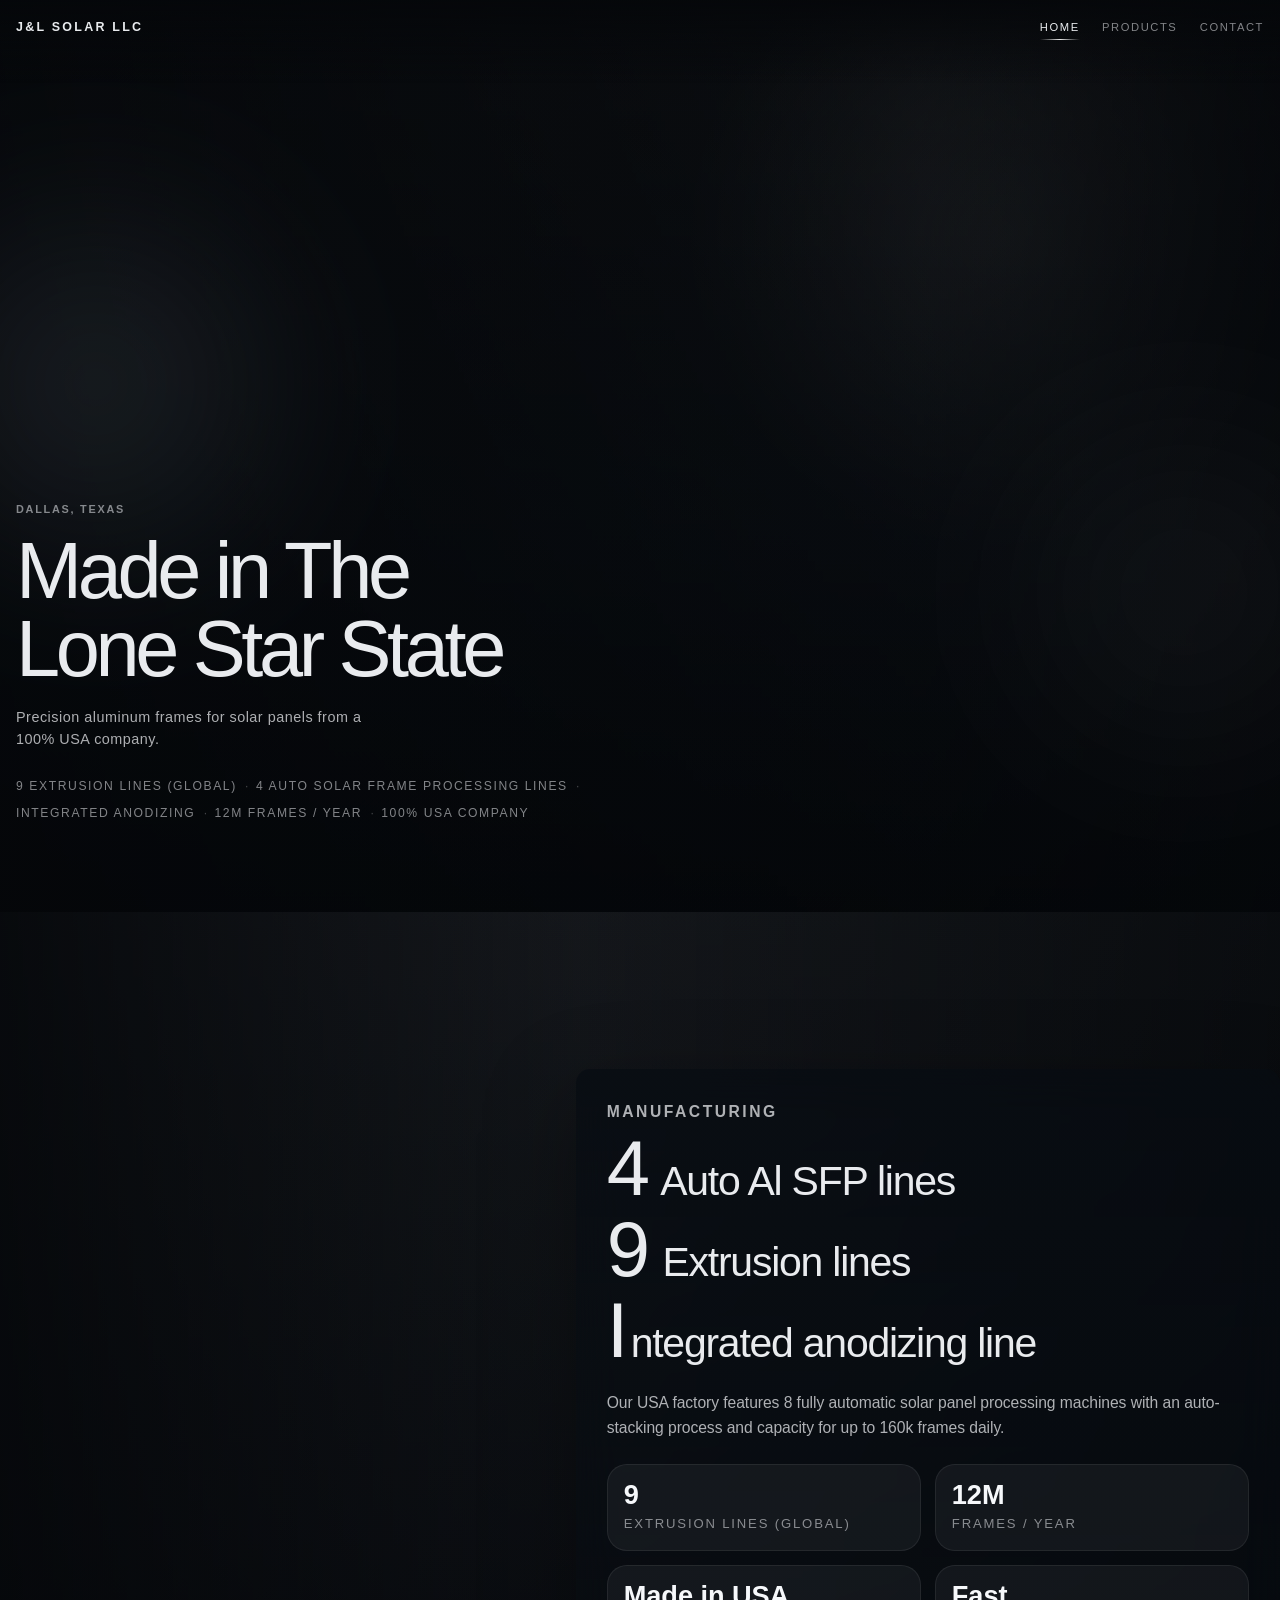
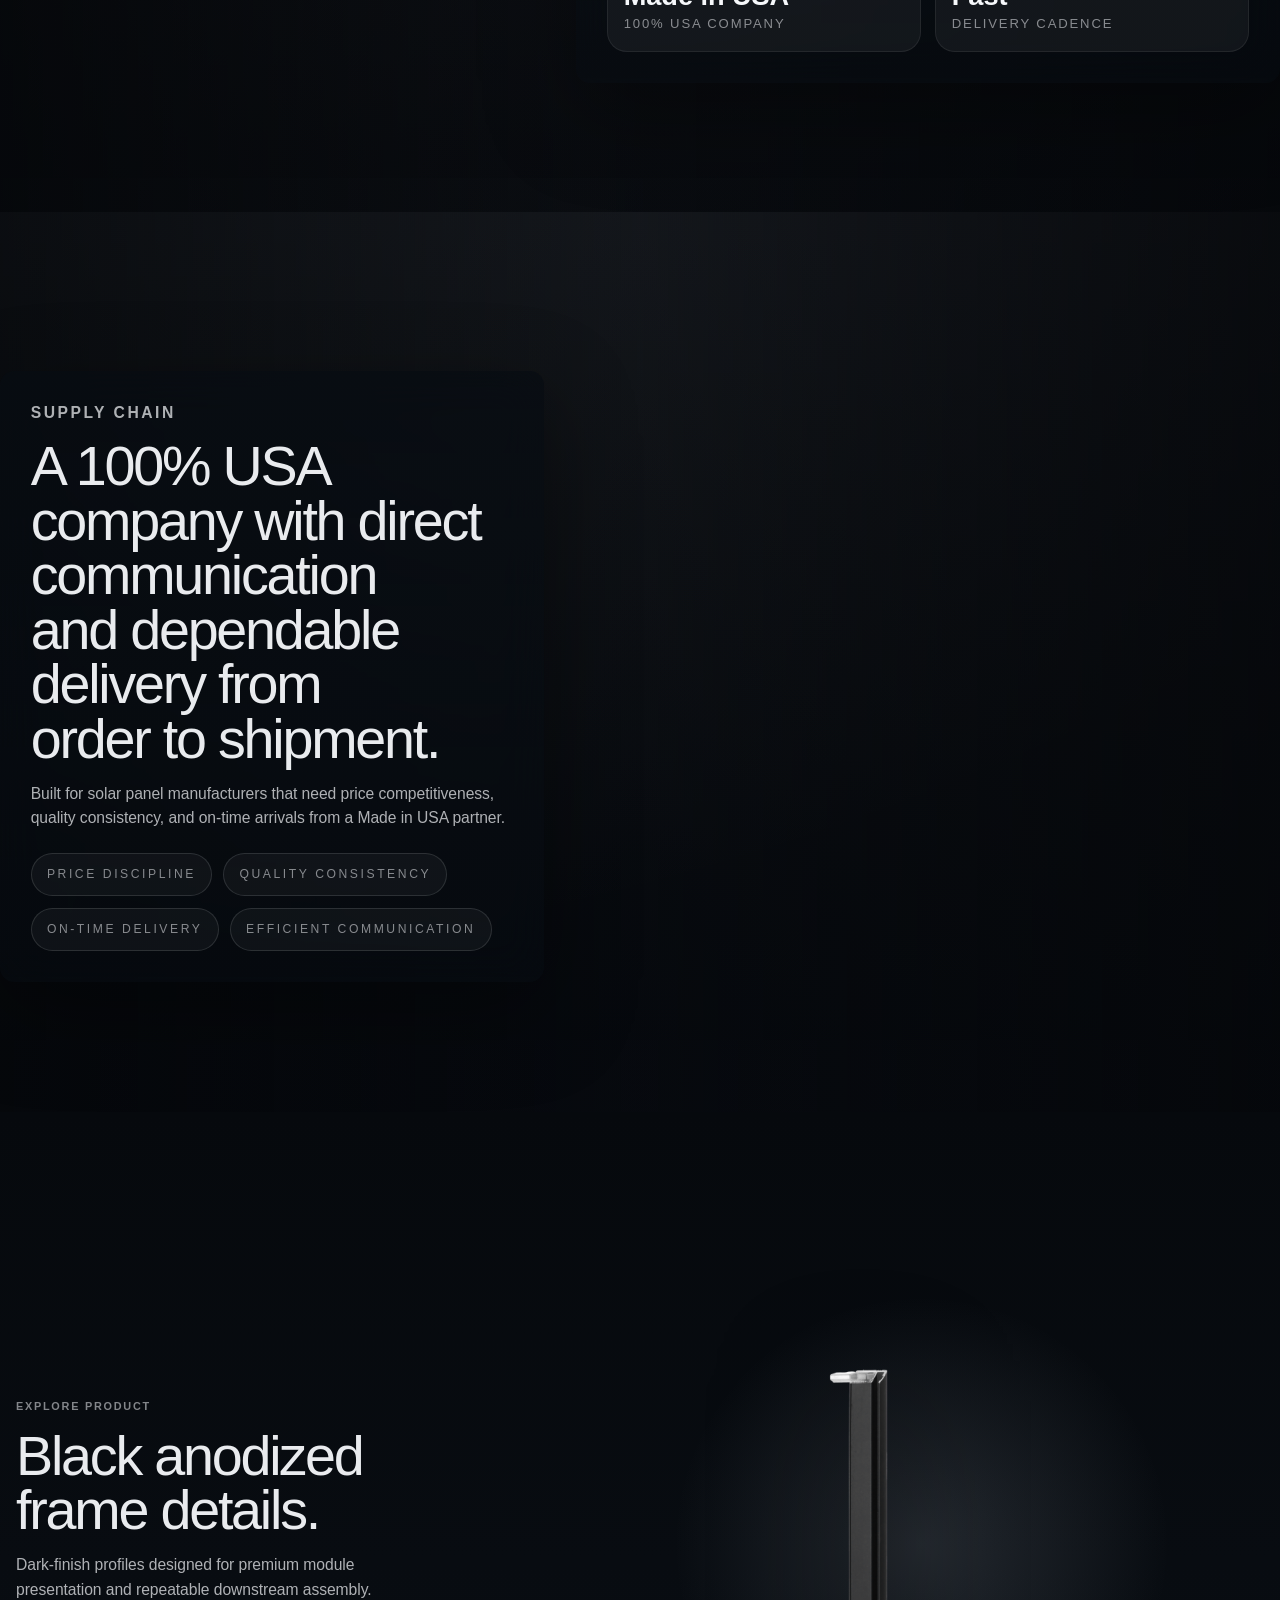
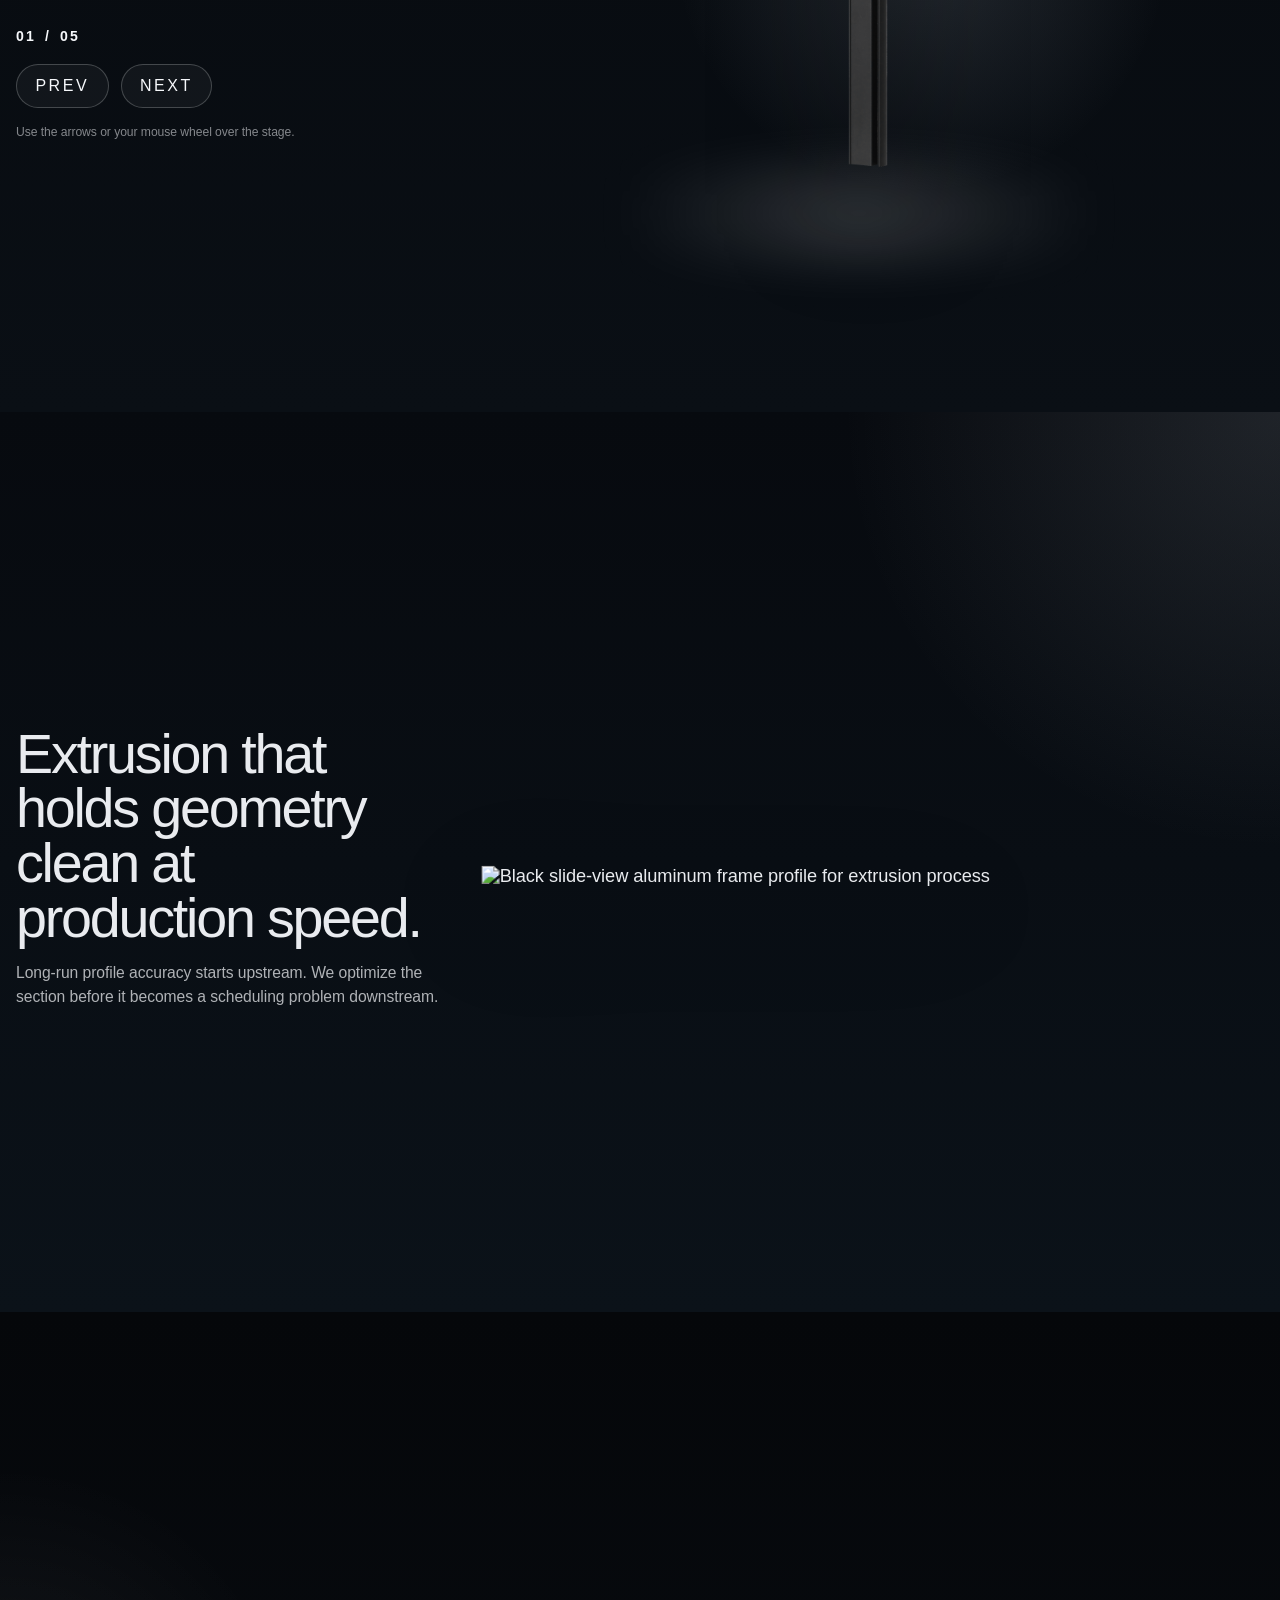
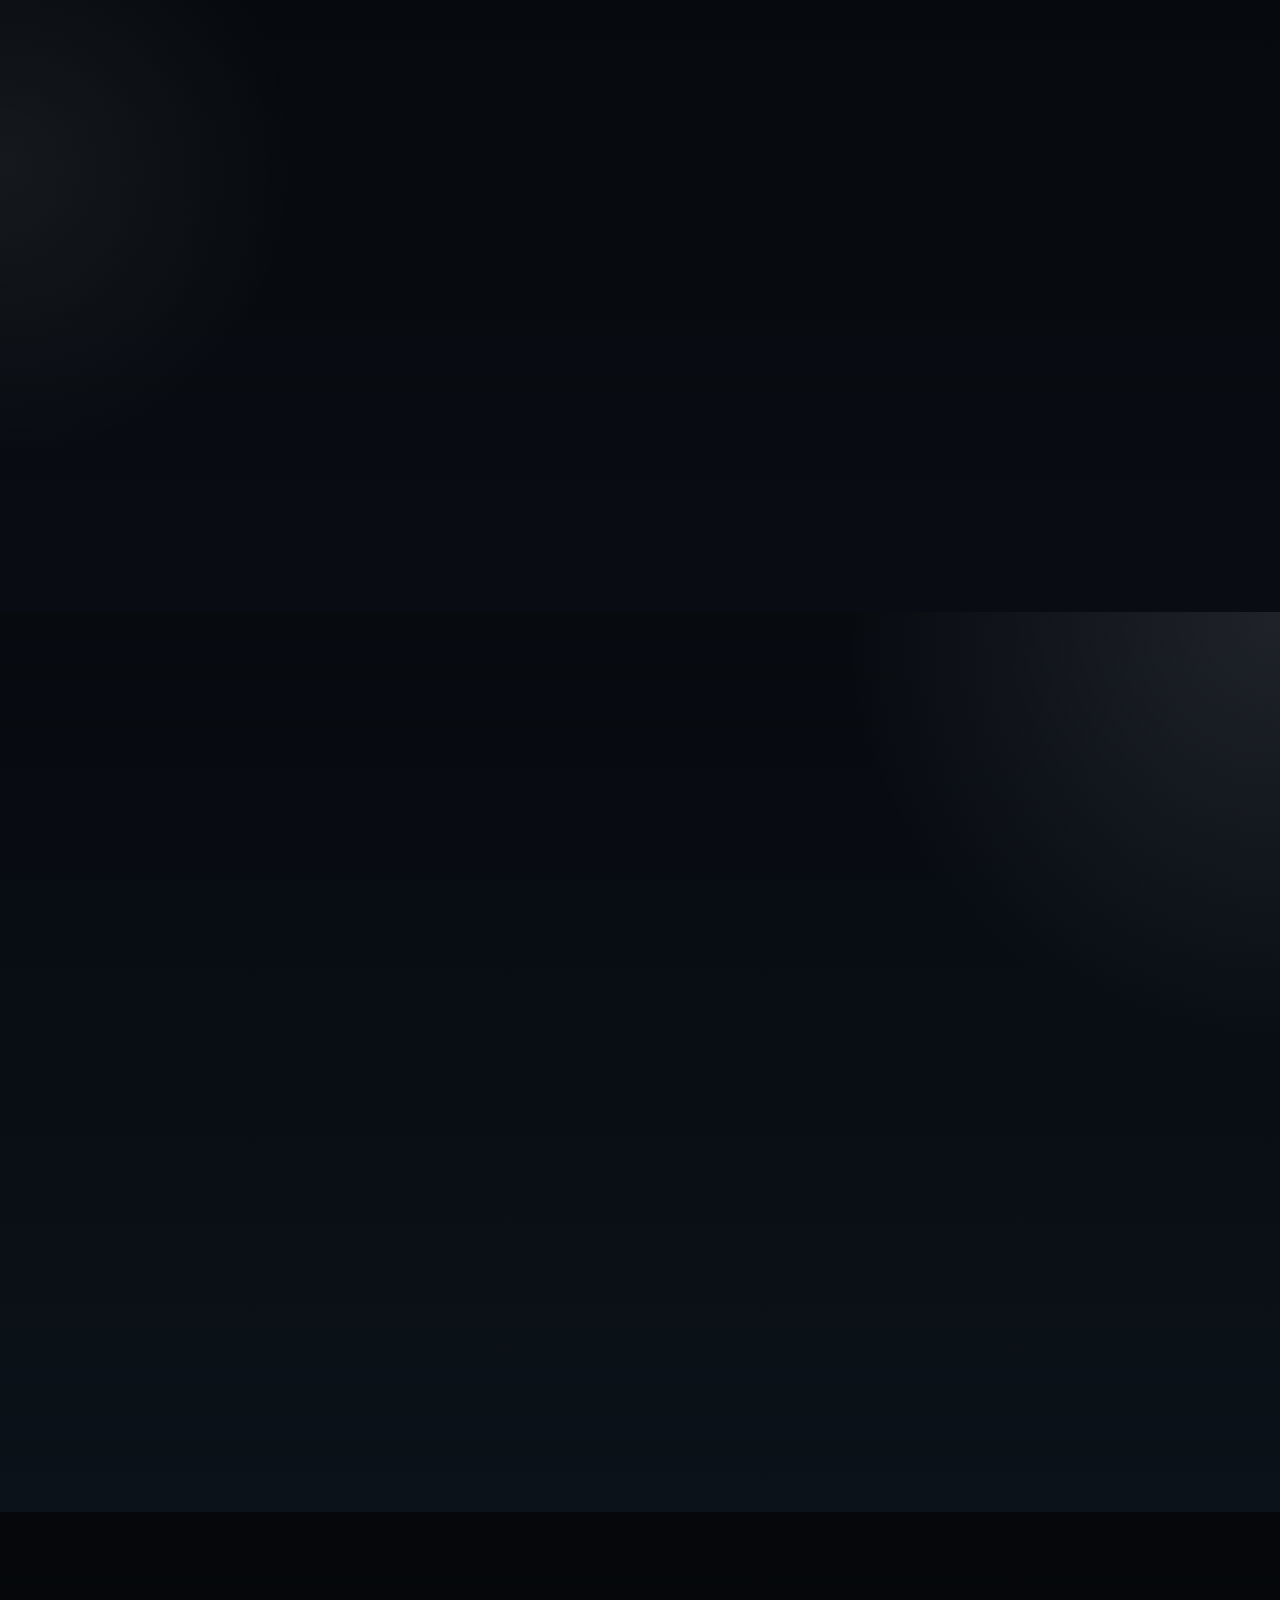
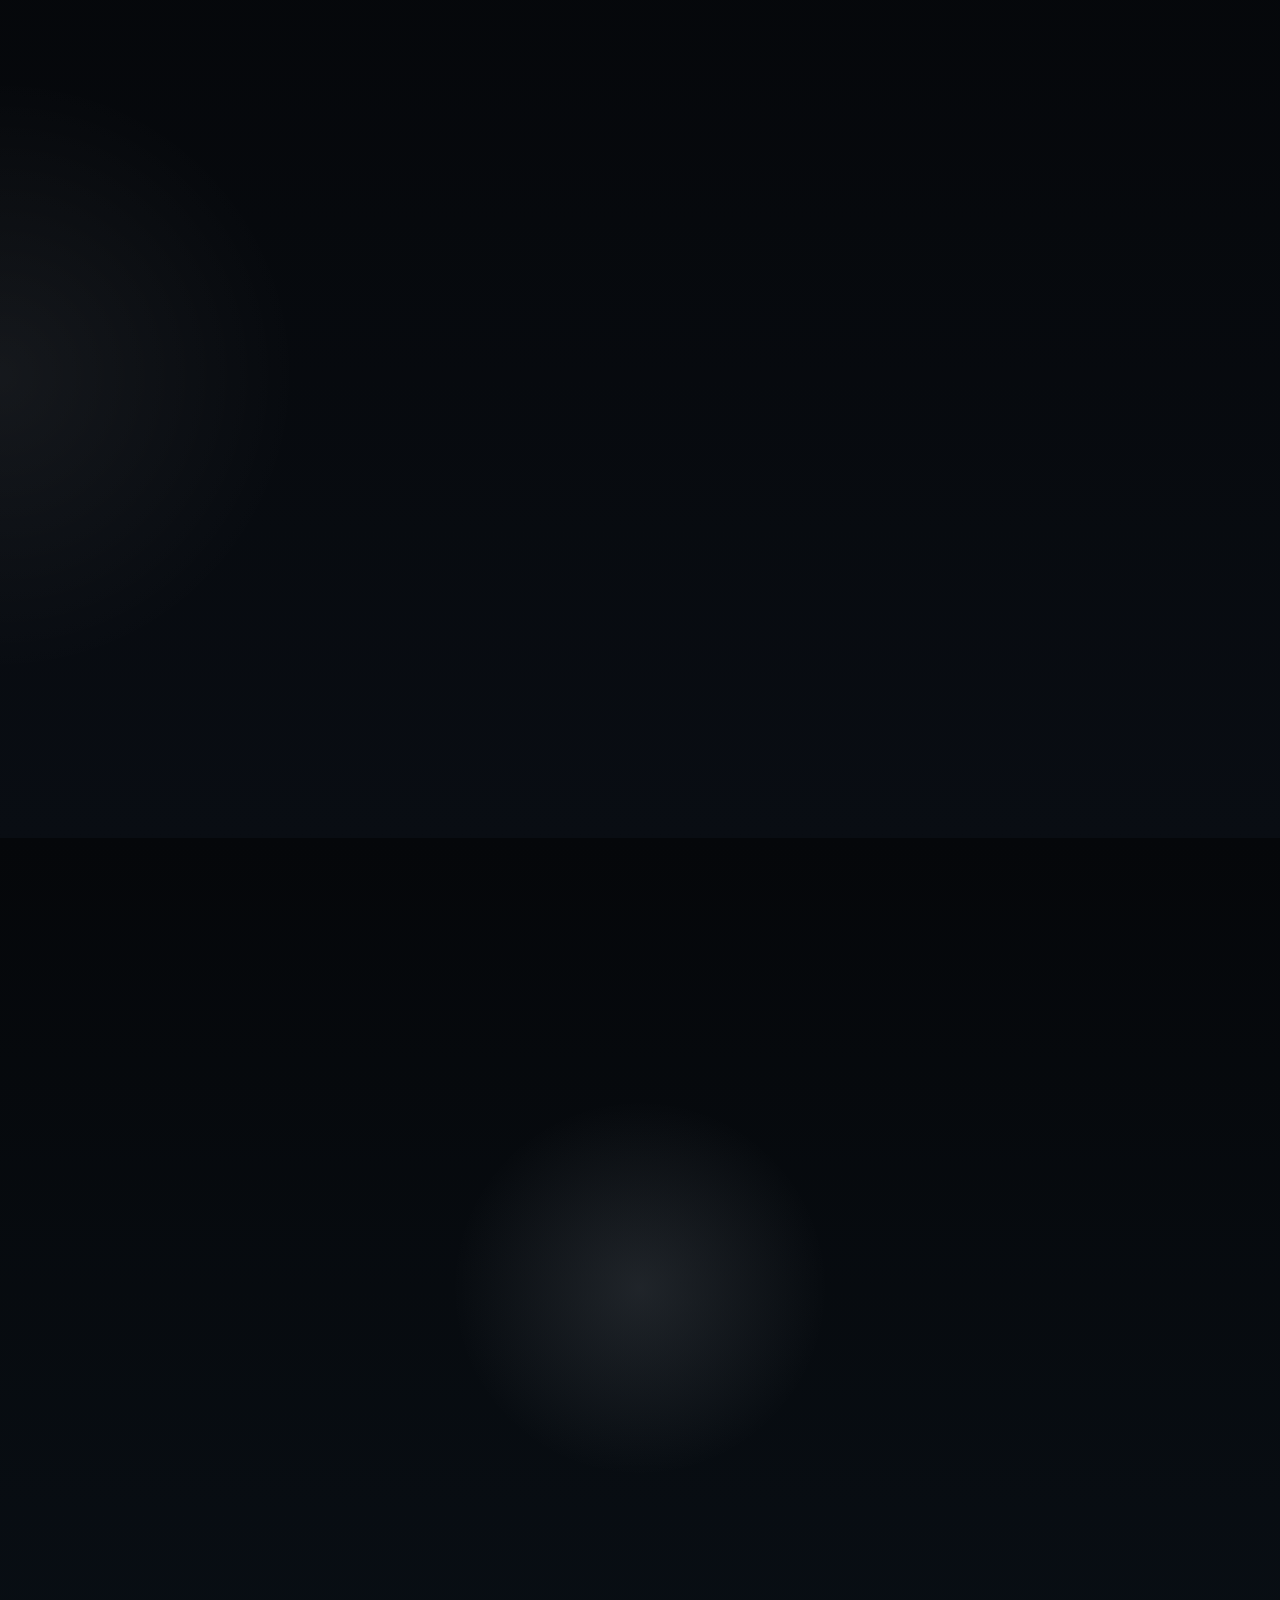
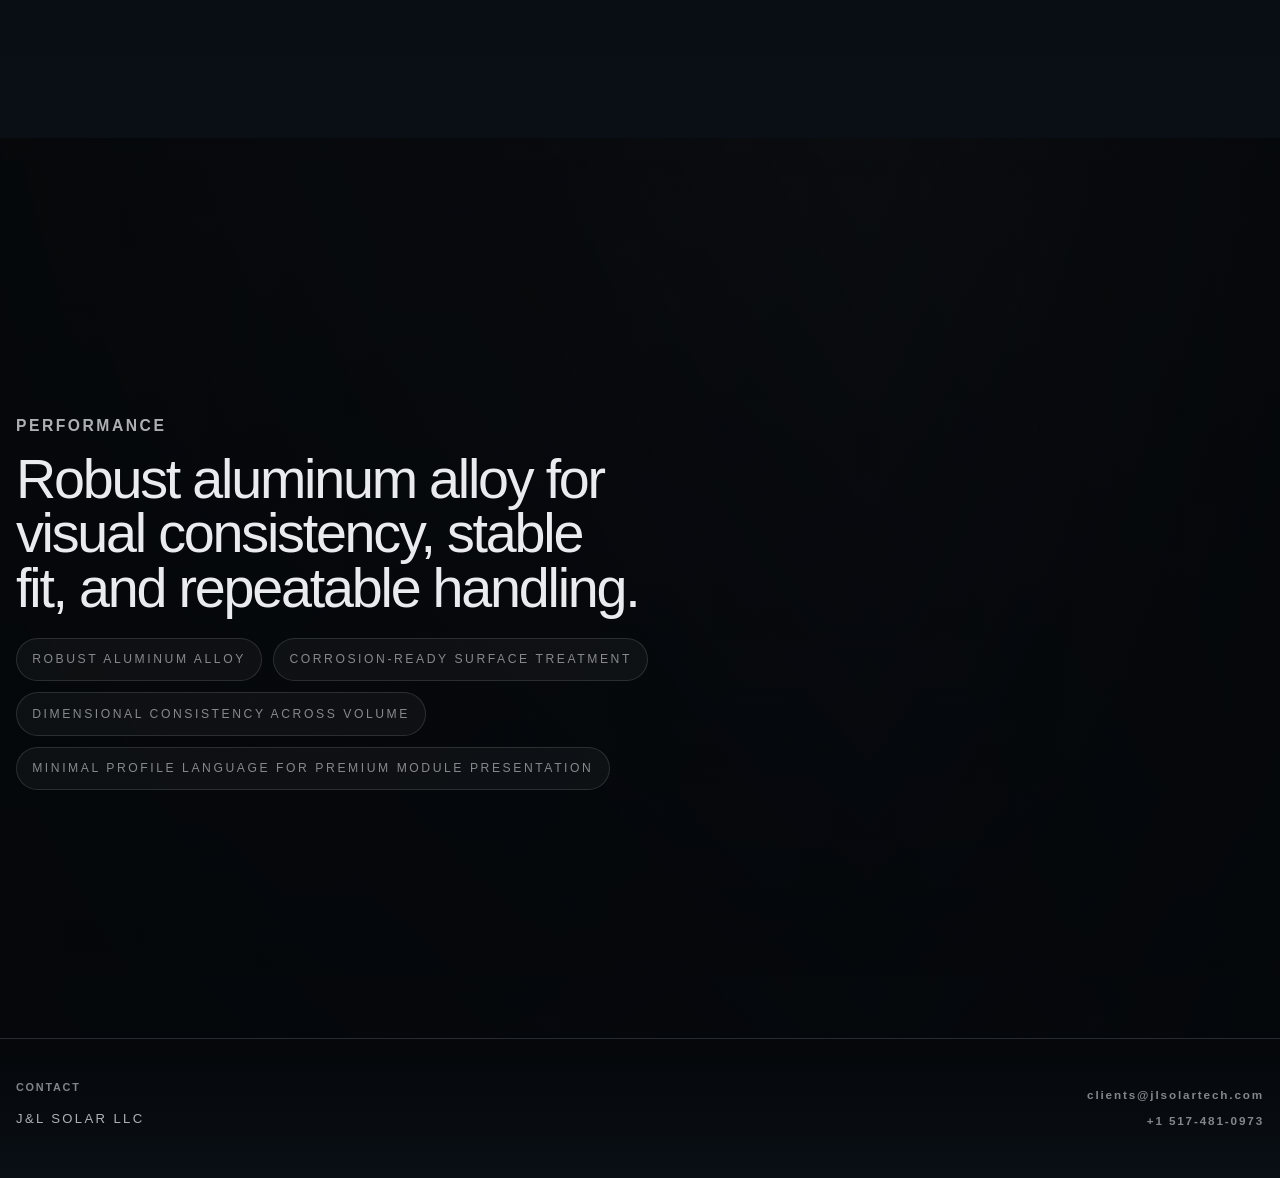
==== docs/index.html @ 4f25e50d "Restore existing site design" ====
<!DOCTYPE html>
<html lang="en">
<head>
  <meta charset="UTF-8">
  <meta name="viewport" content="width=device-width, initial-scale=1.0">
  <meta name="description" content="J&amp;L Solar LLC is a 100% USA company manufacturing Made in USA aluminum frames for solar panels in Dallas, Texas with large-scale capacity, consistent quality, and dependable delivery.">
  <title>J&amp;L Solar LLC | Premium Solar Frame Manufacturing</title>
  <script>document.documentElement.classList.add("js");</script>
  <link rel="icon" href="data:image/svg+xml,%3Csvg xmlns='http://www.w3.org/2000/svg' viewBox='0 0 64 64'%3E%3Cdefs%3E%3ClinearGradient id='g' x1='0' y1='0' x2='1' y2='1'%3E%3Cstop stop-color='%23f4f7fb'/%3E%3Cstop offset='1' stop-color='%236f7b88'/%3E%3C/linearGradient%3E%3C/defs%3E%3Crect width='64' height='64' rx='14' fill='%2306080c'/%3E%3Cpath d='M14 12h10v30h16v10H14zm36 0v40H38V42h12V12z' fill='url(%23g)'/%3E%3C/svg%3E">
  <link rel="preload" as="image" href="assets/factory/20260318184938_644_41.jpg">
  <link rel="stylesheet" href="styles.css">
</head>
<body class="page page-home">
  <header class="site-header">
    <div class="header-inner">
      <a class="brand" href="index.html">J&amp;L Solar LLC</a>
      <nav class="site-nav" aria-label="Primary">
        <a class="nav-current" href="index.html">Home</a>
        <a href="products.html">Products</a>
        <a href="contact.html">Contact</a>
      </nav>
    </div>
  </header>

  <main class="site-main">
    <section class="scene hero-scene" id="top">
      <div class="photo-fill hero-photo-fill parallax-target" data-parallax="0.08" data-zoom="0.06" style="--image:url('assets/factory/20260318184938_644_41.jpg');"></div>
      <div class="scene-scrim hero-scrim"></div>
      <div class="scene-glow glow-left"></div>
      <div class="scene-glow glow-right"></div>
      <div class="scene-inner hero-layout">
        <div class="hero-copy reveal">
          <p class="eyebrow">Dallas, Texas</p>
          <h1>Made in The Lone Star State</h1>
          <p class="scene-subtitle">Precision aluminum frames for solar panels from a 100% USA company.</p>
          <div class="hero-band">
            <span>9 extrusion lines (global)</span>
            <span>4 auto solar frame processing lines</span>
            <span>Integrated anodizing</span>
            <span>12M frames / year</span>
            <span>100% USA company</span>
          </div>
        </div>
      </div>
    </section>

    <section class="scene photo-story scene-story-end">
      <div class="photo-fill parallax-target" data-parallax="0.12" data-zoom="0.08" style="--image:url('assets/factory/20260318184941_649_41.jpg');"></div>
      <div class="scene-scrim scene-scrim-dark"></div>
      <div class="scene-inner story-layout">
        <article class="story-card manufacturing-copy reveal">
          <p class="eyebrow">Manufacturing</p>
          <h2 class="manufacturing-headline">
            <span class="manufacturing-line"><span class="manufacturing-mark">4</span> Auto Al SFP lines</span>
            <span class="manufacturing-line"><span class="manufacturing-mark">9</span> Extrusion lines</span>
            <span class="manufacturing-line"><span class="manufacturing-mark">I</span>ntegrated anodizing line</span>
          </h2>
          <p>Our USA factory features 8 fully automatic solar panel processing machines with an auto-stacking process and capacity for up to 160k frames daily.</p>
          <div class="metric-grid">
            <div>
              <strong>9</strong>
              <span>extrusion lines (global)</span>
            </div>
            <div>
              <strong>12M</strong>
              <span>frames / year</span>
            </div>
            <div>
              <strong>Made in USA</strong>
              <span>100% USA company</span>
            </div>
            <div>
              <strong>Fast</strong>
              <span>delivery cadence</span>
            </div>
          </div>
        </article>
      </div>
    </section>

    <section class="scene photo-story scene-story-start">
      <div class="photo-fill parallax-target" data-parallax="0.14" data-zoom="0.07" style="--image:url('assets/factory/20260318184942_650_41.jpg');"></div>
      <div class="scene-scrim scene-scrim-soft"></div>
      <div class="scene-inner story-layout">
        <article class="story-card reveal">
          <p class="eyebrow">Supply Chain</p>
          <h2>A 100% USA company with direct communication and dependable delivery from order to shipment.</h2>
          <p>Built for solar panel manufacturers that need price competitiveness, quality consistency, and on-time arrivals from a Made in USA partner.</p>
          <ul class="story-list">
            <li>Price discipline</li>
            <li>Quality consistency</li>
            <li>On-time delivery</li>
            <li>Efficient communication</li>
          </ul>
        </article>
      </div>
    </section>

    <section class="scene gallery-scene" id="explore-products">
      <div class="scene-inner gallery-layout">
        <div class="gallery-copy reveal">
          <p class="eyebrow">Explore Product</p>
          <h2 data-gallery-title>Black anodized frame details.</h2>
          <p class="gallery-description" data-gallery-copy>Selected product studies from our frame library, tuned for finish quality, assembly fit, and premium visual consistency.</p>
          <div class="gallery-status">
            <span data-gallery-current>01</span>
            <span>/</span>
            <span data-gallery-total>05</span>
          </div>
          <div class="gallery-controls">
            <button class="gallery-button" type="button" data-gallery-prev>Prev</button>
            <button class="gallery-button" type="button" data-gallery-next>Next</button>
          </div>
          <p class="gallery-note">Use the arrows or your mouse wheel over the stage.</p>
        </div>

        <div class="gallery-stage reveal" data-gallery>
          <figure class="gallery-slide is-active" data-title="Black anodized frame details." data-copy="Dark-finish profiles designed for premium module presentation and repeatable downstream assembly.">
            <div class="gallery-media">
              <img src="assets/factory/R5_L6212.png" alt="Black anodized aluminum frame profile detail" loading="eager" decoding="async">
            </div>
          </figure>
          <figure class="gallery-slide" data-title="Silver precision profile." data-copy="Clear-finish frame sections shaped for throughput, clean edges, and stable fit in long production runs.">
            <div class="gallery-media">
              <img src="assets/factory/R5_L6178.png" alt="Silver aluminum frame profile detail" loading="lazy" decoding="async">
            </div>
          </figure>
          <figure class="gallery-slide" data-title="Deep black corner geometry." data-copy="Anodized surfaces with refined profile geometry for modern module aesthetics and strong process control.">
            <div class="gallery-media">
              <img src="assets/factory/R5_L6223.png" alt="Black aluminum corner frame detail" loading="lazy" decoding="async">
            </div>
          </figure>
          <figure class="gallery-slide" data-title="Silver edge transition." data-copy="Controlled angles, clean extrusion, and finish quality intended for high-volume, low-friction assembly.">
            <div class="gallery-media">
              <img src="assets/factory/R5_L6200.png" alt="Silver angular aluminum frame detail" loading="lazy" decoding="async">
            </div>
          </figure>
          <figure class="gallery-slide" data-title="Linear black profile." data-copy="Long-form frame details presented without excess, matching the premium minimal language of the site.">
            <div class="gallery-media">
              <img src="assets/factory/R5_L6220.png" alt="Black linear aluminum frame profile detail" loading="lazy" decoding="async">
            </div>
          </figure>
        </div>
      </div>
    </section>

    <section class="scene feature-scene feature-silver" id="technology">
      <div class="scene-inner split-layout">
        <div class="feature-copy reveal">
          <h2>Extrusion that holds geometry clean at production speed.</h2>
          <p>Long-run profile accuracy starts upstream. We optimize the section before it becomes a scheduling problem downstream.</p>
        </div>
        <figure class="media-shell feature-media-shell homepage-feature-shell reveal hover-shell">
          <img class="hover-media homepage-feature-image" src="assets/slide-view/R5_L6213.png" alt="Black slide-view aluminum frame profile for extrusion process" loading="lazy" decoding="async">
        </figure>
      </div>
    </section>

    <section class="scene feature-scene feature-dark feature-surface-scene">
      <div class="scene-inner split-layout split-layout-reverse">
        <div class="feature-copy feature-copy-surface reveal">
          <h2>Surface treatment that keeps finish consistency visible.</h2>
          <p>Silver and black finishes are treated as manufacturing outcomes, not decorative afterthoughts.</p>
        </div>
        <figure class="media-shell feature-media-shell homepage-feature-shell feature-media-surface-shell reveal hover-shell">
          <img class="hover-media homepage-feature-image feature-media-surface-image" src="assets/slide-view/R5_L6202.png" alt="Silver slide-view aluminum frame detail for surface treatment" loading="lazy" decoding="async">
        </figure>
      </div>
    </section>

    <section class="scene feature-scene feature-silver">
      <div class="scene-inner split-layout">
        <div class="feature-copy reveal">
          <h2>Anodizing aligned to outdoor durability and premium appearance.</h2>
          <p>Finish quality is integrated into the production path so outdoor performance and presentation stay aligned.</p>
        </div>
        <figure class="media-shell feature-media-shell homepage-feature-shell reveal hover-shell">
          <img class="hover-media homepage-feature-image" src="assets/slide-view/R5_L6226.png" alt="Black anodized slide-view aluminum profile" loading="lazy" decoding="async">
        </figure>
      </div>
    </section>

    <section class="scene feature-scene feature-dark">
      <div class="scene-inner split-layout split-layout-reverse">
        <div class="feature-copy reveal">
          <h2>Tooling, punching, and detail control built for repeat orders.</h2>
          <p>Custom sizes, perforation, and downstream forming are configured for clarity, not friction, when production calendars tighten.</p>
        </div>
        <figure class="media-shell feature-media-shell homepage-feature-shell feature-media-tooling-shell reveal hover-shell">
          <img class="hover-media homepage-feature-image feature-media-tooling-image" src="assets/slide-view/R5_L6187.png" alt="Silver slide-view aluminum profile detail for tooling and punching" loading="lazy" decoding="async">
        </figure>
      </div>
    </section>

    <section class="scene design-scene" id="design-customization">
      <div class="scene-inner design-layout design-single-layout">
        <div class="feature-copy design-copy reveal">
          <h2>When does the size matter?</h2>
          <p>When profile size decides fit, drainage, strength, finish presence, and the way the frame reads on a finished module.</p>
          <p>This is where design stops being decorative and starts becoming production logic.</p>
        </div>

        <figure class="media-shell feature-media-shell design-single-media homepage-feature-shell reveal hover-shell">
          <img class="hover-media homepage-feature-image design-emphasis-image" src="assets/tomography/R5_L6234_trimmed.png" alt="Tomography detail of aluminum surface section" loading="lazy" decoding="async">
        </figure>
      </div>
    </section>

    <section class="scene performance-scene" id="performance">
      <div class="photo-fill performance-photo-fill parallax-target" data-parallax="0.1" data-zoom="0.06" style="--image:url('assets/factory/20260318184939_645_41.jpg');"></div>
      <div class="scene-scrim performance-scrim"></div>
      <div class="scene-inner performance-layout performance-single-layout">
        <div class="feature-copy reveal">
          <p class="eyebrow">Performance</p>
          <h2>Robust aluminum alloy for visual consistency, stable fit, and repeatable handling.</h2>
          <ul class="performance-list">
            <li>Robust aluminum alloy</li>
            <li>Corrosion-ready surface treatment</li>
            <li>Dimensional consistency across volume</li>
            <li>Minimal profile language for premium module presentation</li>
          </ul>
        </div>
      </div>
    </section>
  </main>

  <footer class="site-footer" id="contact">
    <div class="footer-inner">
      <div>
        <p class="eyebrow">Contact</p>
        <p class="footer-brandline">J&amp;L Solar LLC</p>
      </div>
      <div class="footer-links footer-links-home">
        <a href="mailto:clients@jlsolartech.com">clients@jlsolartech.com</a>
        <a href="tel:+15174810973">+1 517-481-0973</a>
      </div>
    </div>
  </footer>

  <script src="script.js"></script>
</body>
</html>
---- docs/styles.css ----
:root {
  --bg: #05070a;
  --bg-elevated: #0a1016;
  --bg-soft: #0f1720;
  --paper: #f6f8fb;
  --text: rgba(246, 248, 251, 0.95);
  --muted: rgba(246, 248, 251, 0.7);
  --soft: rgba(246, 248, 251, 0.52);
  --line: rgba(246, 248, 251, 0.12);
  --line-strong: rgba(246, 248, 251, 0.22);
  --panel: rgba(10, 16, 24, 0.6);
  --panel-light: rgba(255, 255, 255, 0.06);
  --silver: #d8e1ea;
  --silver-deep: #9eaab8;
  --shadow: 0 35px 100px rgba(0, 0, 0, 0.45);
  --radius-lg: 2rem;
  --radius-md: 1.25rem;
  --radius-sm: 999px;
  --content-width: min(1280px, calc(100% - 2rem));
}

* {
  box-sizing: border-box;
}

html {
  scroll-behavior: smooth;
  background: var(--bg);
}

body {
  margin: 0;
  min-width: 320px;
  color: var(--text);
  font-family: "Helvetica Neue", "Avenir Next", "Segoe UI", sans-serif;
  font-weight: 400;
  letter-spacing: -0.004em;
  background:
    radial-gradient(circle at top left, rgba(167, 183, 198, 0.18), transparent 28%),
    radial-gradient(circle at bottom right, rgba(255, 255, 255, 0.08), transparent 24%),
    linear-gradient(180deg, #05070a 0%, #080b11 35%, #05070a 100%);
}

body::before {
  content: "";
  position: fixed;
  inset: 0;
  pointer-events: none;
  background:
    linear-gradient(90deg, rgba(255, 255, 255, 0.03) 1px, transparent 1px),
    linear-gradient(180deg, rgba(255, 255, 255, 0.025) 1px, transparent 1px);
  background-size: 120px 120px;
  mask-image: linear-gradient(180deg, rgba(0, 0, 0, 0.45), transparent 85%);
}

img {
  display: block;
  max-width: 100%;
}

a {
  color: inherit;
  text-decoration: none;
}

.skip-link {
  position: fixed;
  top: 0.75rem;
  left: 0.75rem;
  z-index: 100;
  padding: 0.75rem 1rem;
  border-radius: 0.75rem;
  background: var(--paper);
  color: var(--bg);
  font-weight: 700;
  transform: translateY(-180%);
  transition: transform 0.2s ease;
}

.skip-link:focus {
  transform: translateY(0);
  outline: 3px solid var(--silver-deep);
  outline-offset: 3px;
}

.visually-hidden {
  position: absolute;
  width: 1px;
  height: 1px;
  padding: 0;
  margin: -1px;
  overflow: hidden;
  clip: rect(0 0 0 0);
  white-space: nowrap;
  border: 0;
}

button {
  font: inherit;
}

.site-header {
  position: fixed;
  top: 0;
  left: 0;
  right: 0;
  z-index: 50;
  pointer-events: none;
}

.header-inner {
  width: var(--content-width);
  margin: 0 auto;
  display: flex;
  justify-content: space-between;
  align-items: center;
  gap: 1rem;
  padding: 1.25rem 0;
  pointer-events: auto;
}

.header-inner::before {
  content: "";
  position: absolute;
  inset: 0 0 auto;
  height: 5.2rem;
  background: linear-gradient(180deg, rgba(5, 7, 10, 0.9), rgba(5, 7, 10, 0));
  z-index: -1;
}

.brand,
.site-nav a,
.eyebrow,
.gallery-status,
.gallery-button,
.hero-band span,
.story-list,
.performance-list,
.contact-link-stack a {
  letter-spacing: 0.16em;
  text-transform: uppercase;
}

.brand {
  font-size: 0.78rem;
  font-weight: 600;
  letter-spacing: 0.18em;
}

.site-nav {
  display: flex;
  gap: 1.4rem;
  align-items: center;
}

.site-nav a {
  position: relative;
  color: var(--soft);
  font-size: 0.7rem;
  font-weight: 500;
  letter-spacing: 0.14em;
}

.site-nav a::after {
  content: "";
  position: absolute;
  left: 0;
  right: 0;
  bottom: -0.45rem;
  height: 1px;
  background: linear-gradient(90deg, transparent, rgba(255, 255, 255, 0.9), transparent);
  transform: scaleX(0);
  transform-origin: center;
  transition: transform 0.3s ease;
}

.site-nav a:hover,
.site-nav a:focus-visible,
.site-nav a.nav-current {
  color: var(--text);
  outline: none;
}

.site-nav a:hover::after,
.site-nav a:focus-visible::after,
.site-nav a.nav-current::after {
  transform: scaleX(1);
}

.site-main {
  overflow-x: clip;
}

.scene,
.site-footer {
  position: relative;
}

.scene {
  display: flex;
  align-items: center;
  min-height: 100svh;
  padding: clamp(5.75rem, 7vw, 7.25rem) 0 clamp(3rem, 5vw, 4rem);
  overflow: clip;
}

.hero-scene {
  background:
    radial-gradient(circle at 78% 26%, rgba(255, 255, 255, 0.1), transparent 26%),
    linear-gradient(180deg, #05070a 0%, #0a1016 58%, #06090d 100%);
  align-items: flex-end;
}

.scene-inner,
.footer-inner {
  width: var(--content-width);
  margin: 0 auto;
  position: relative;
  z-index: 2;
}

.scene-glow,
.scene-scrim,
.photo-fill,
.hero-aura {
  position: absolute;
  pointer-events: none;
}

.scene-glow {
  border-radius: 50%;
  filter: blur(80px);
  opacity: 0.35;
}

.glow-left {
  width: 32rem;
  height: 32rem;
  top: 8rem;
  left: -10rem;
  background: radial-gradient(circle, rgba(174, 194, 211, 0.42), transparent 68%);
}

.glow-right {
  width: 28rem;
  height: 28rem;
  right: -8rem;
  bottom: 6rem;
  background: radial-gradient(circle, rgba(255, 255, 255, 0.16), transparent 70%);
}

.scene-scrim {
  inset: 0;
}

.scene-scrim-dark {
  background: linear-gradient(90deg, rgba(5, 7, 10, 0.9), rgba(5, 7, 10, 0.45) 45%, rgba(5, 7, 10, 0.76));
}

.scene-scrim-soft {
  background: linear-gradient(90deg, rgba(5, 7, 10, 0.7), rgba(5, 7, 10, 0.24) 50%, rgba(5, 7, 10, 0.74));
}

.hero-scrim {
  inset: 0;
  background:
    linear-gradient(90deg, rgba(5, 7, 10, 0.86), rgba(5, 7, 10, 0.5) 46%, rgba(5, 7, 10, 0.28) 72%, rgba(5, 7, 10, 0.72)),
    linear-gradient(180deg, rgba(5, 7, 10, 0.28), rgba(5, 7, 10, 0.62));
}

.photo-fill {
  inset: -6%;
  background-image:
    linear-gradient(180deg, rgba(255, 255, 255, 0.06), rgba(5, 7, 10, 0.18)),
    var(--image);
  background-size: cover;
  background-position: center;
  transform: translate3d(0, var(--parallax-y, 0), 0) scale(var(--parallax-scale, 1.06));
  will-change: transform;
}

.hero-photo-fill {
  inset: -2%;
  background-position: center center;
  filter: saturate(0.88) contrast(1.04) brightness(0.92);
}

.performance-photo-fill {
  inset: -3%;
  background-position: center center;
  filter: saturate(0.9) contrast(1.04) brightness(0.8);
}

.parallax-target {
  transform: translate3d(0, var(--parallax-y, 0), 0) scale(var(--parallax-scale, 1));
  will-change: transform;
}

.eyebrow {
  margin: 0 0 0.85rem;
  color: var(--soft);
  font-size: 0.68rem;
  font-weight: 600;
}

h1,
h2 {
  margin: 0;
  font-weight: 500;
  line-height: 0.98;
  letter-spacing: -0.04em;
  text-wrap: balance;
}

h1 {
  font-size: clamp(2.7rem, 5.4vw, 5.15rem);
}

h2 {
  font-size: clamp(2.25rem, 4.35vw, 4.35rem);
}

p,
li,
span {
  line-height: 1.55;
}

.scene-subtitle,
.feature-copy p,
.story-card p,
.footer-copy,
.gallery-description,
.contact-card p {
  color: var(--muted);
  font-size: clamp(0.98rem, 1.18vw, 1.08rem);
}

.hero-layout,
.split-layout,
.performance-layout,
.design-layout,
.gallery-layout,
.product-hero-layout,
.stage-grid,
.contact-hero-layout,
.contact-grid,
.footer-inner {
  display: grid;
  gap: clamp(1.5rem, 3vw, 3rem);
}

.hero-layout,
.product-hero-layout,
.performance-layout {
  grid-template-columns: minmax(0, 0.95fr) minmax(0, 1.05fr);
  align-items: center;
}

.hero-layout {
  grid-template-columns: minmax(0, 1fr);
  align-items: end;
  min-height: clamp(34rem, 84vh, 52rem);
}

.hero-copy,
.feature-copy,
.gallery-copy,
.contact-card {
  max-width: 38rem;
}

.hero-copy {
  max-width: 42rem;
  padding: clamp(1rem, 2vw, 1.75rem) 0;
}

.hero-copy h1 {
  max-width: 12ch;
  font-size: clamp(3.2rem, 6.2vw, 6.1rem);
  font-weight: 400;
  letter-spacing: -0.055em;
}

.hero-copy .scene-subtitle {
  max-width: 24rem;
  margin-top: 1.15rem;
  font-size: clamp(0.9rem, 1vw, 1rem);
  font-weight: 300;
  letter-spacing: 0.035em;
}

.hero-band {
  display: flex;
  flex-wrap: wrap;
  gap: 0.5rem 1.2rem;
  margin-top: 1.65rem;
}

.hero-band span,
.story-list li,
.performance-list li,
.gallery-note,
.design-card p,
figcaption,
.stage-card span {
  color: var(--soft);
  font-size: 0.76rem;
}

.hero-band span {
  position: relative;
  padding: 0;
  border: 0;
  background: none;
  letter-spacing: 0.13em;
}

.hero-band span:not(:last-child)::after {
  content: "·";
  position: absolute;
  left: calc(100% + 0.52rem);
  color: rgba(246, 248, 251, 0.26);
}

.product-hero-visual,
.performance-visual {
  position: relative;
  min-height: clamp(32rem, 72vh, 48rem);
}

.product-hero-piece,
.performance-piece {
  position: absolute;
}
.product-hero-piece img,
.performance-piece img {
  width: 100%;
  height: 100%;
  object-fit: contain;
  filter: drop-shadow(0 28px 60px rgba(0, 0, 0, 0.55));
}

.story-layout {
  display: flex;
  width: 100%;
}

.scene-story-end .story-layout {
  justify-content: flex-end;
}

.scene-story-start .story-layout {
  justify-content: flex-start;
}

.story-card,
.contact-card,
.detail-card {
  width: min(100%, 34rem);
  padding: clamp(1.35rem, 2.4vw, 2rem);
  border: 0;
  border-radius: 0.9rem;
  background: linear-gradient(180deg, rgba(7, 12, 18, 0.72), rgba(7, 12, 18, 0.5));
  box-shadow: 0 30px 90px rgba(0, 0, 0, 0.34);
  backdrop-filter: blur(22px);
}

.manufacturing-copy {
  width: min(100%, 44rem);
}

.manufacturing-copy h2 {
  font-size: clamp(1.85rem, 3.2vw, 3rem);
  line-height: 1;
  letter-spacing: -0.03em;
}

.manufacturing-line {
  display: block;
}

.manufacturing-line + .manufacturing-line {
  margin-top: 0.35rem;
}

.manufacturing-mark {
  display: inline-block;
  margin-right: 0.08em;
  font-size: 1.9em;
  line-height: 0.78;
  letter-spacing: -0.05em;
}

.metric-grid {
  display: grid;
  grid-template-columns: repeat(2, minmax(0, 1fr));
  gap: 0.85rem;
  margin-top: 1.5rem;
}

.metric-grid div,
.detail-card {
  padding: 1rem;
  border-radius: 1.25rem;
  background: rgba(255, 255, 255, 0.05);
  border: 1px solid rgba(255, 255, 255, 0.07);
}

.metric-grid strong {
  display: block;
  color: var(--paper);
  font-size: 1.7rem;
  line-height: 1;
  margin-bottom: 0.35rem;
}

.metric-grid span {
  color: var(--soft);
  font-size: 0.82rem;
  text-transform: uppercase;
  letter-spacing: 0.14em;
}

.story-list,
.performance-list {
  display: flex;
  flex-wrap: wrap;
  gap: 0.7rem;
  margin: 1.4rem 0 0;
  padding: 0;
  list-style: none;
}

.story-list li,
.performance-list li {
  padding: 0.7rem 0.95rem;
  border-radius: var(--radius-sm);
  border: 1px solid var(--line);
  background: rgba(255, 255, 255, 0.04);
}

.gallery-scene {
  background:
    radial-gradient(circle at 72% 48%, rgba(188, 200, 214, 0.16), transparent 24%),
    linear-gradient(180deg, #06090d 0%, #0a0f15 100%);
}

.gallery-layout {
  grid-template-columns: minmax(18rem, 25rem) minmax(0, 1fr);
  align-items: center;
}

.gallery-status {
  display: flex;
  align-items: center;
  gap: 0.55rem;
  margin: 1.5rem 0 1rem;
  color: var(--paper);
  font-size: 0.88rem;
  font-weight: 600;
}

.gallery-controls {
  display: flex;
  gap: 0.75rem;
}

.gallery-button {
  padding: 0.75rem 1.15rem;
  border: 1px solid var(--line-strong);
  border-radius: var(--radius-sm);
  background: rgba(255, 255, 255, 0.04);
  color: var(--paper);
  cursor: pointer;
  transition: background 0.3s ease, border-color 0.3s ease, transform 0.3s ease;
}

.gallery-button:hover,
.gallery-button:focus-visible {
  background: rgba(255, 255, 255, 0.09);
  border-color: rgba(255, 255, 255, 0.3);
  transform: translateY(-2px);
  outline: none;
}

.gallery-note {
  margin-top: 0.95rem;
  color: var(--soft);
}

.gallery-stage {
  position: relative;
  min-height: clamp(30rem, 72vh, 46rem);
  border-radius: 0;
  background: none;
  overflow: visible;
  cursor: ew-resize;
  touch-action: pan-y;
}

.gallery-stage:focus-visible {
  outline: 2px solid var(--silver);
  outline-offset: 0.45rem;
}

.gallery-stage::before {
  content: "";
  position: absolute;
  inset: auto 8% 6% 8%;
  height: 6rem;
  border-radius: 50%;
  background: radial-gradient(circle, rgba(255, 255, 255, 0.15), transparent 70%);
  filter: blur(24px);
}

.gallery-slide {
  position: absolute;
  inset: 0;
  display: grid;
  place-items: center;
  opacity: 0;
  visibility: hidden;
  transform: translateY(18px);
  transition: opacity 0.7s ease, transform 0.7s ease, visibility 0.7s ease;
}

.gallery-slide.is-active {
  opacity: 1;
  visibility: visible;
  transform: translateY(0);
}

.gallery-media {
  width: 100%;
  height: 100%;
  display: grid;
  place-items: center;
  padding: 2.5rem 0 4rem;
}

.gallery-media img {
  width: min(72%, 34rem);
  max-height: 100%;
  object-fit: contain;
  filter: drop-shadow(0 30px 60px rgba(0, 0, 0, 0.5));
  transition: transform 0.7s ease;
}

.gallery-stage:hover .gallery-slide.is-active img,
.gallery-stage:focus-within .gallery-slide.is-active img {
  transform: scale(1.06);
}

.feature-scene,
.showcase-scene,
.technology-stage-scene,
.contact-details-scene {
  background: linear-gradient(180deg, #06090d 0%, #0a0f15 100%);
}

.feature-silver {
  background:
    radial-gradient(circle at top right, rgba(207, 217, 227, 0.12), transparent 28%),
    linear-gradient(180deg, #070a0f 0%, #0b1219 100%);
}

.feature-dark {
  background:
    radial-gradient(circle at left center, rgba(255, 255, 255, 0.06), transparent 22%),
    linear-gradient(180deg, #05070a 0%, #090d13 100%);
}

.split-layout,
.stage-grid,
.design-layout,
.contact-grid {
  grid-template-columns: repeat(2, minmax(0, 1fr));
  align-items: center;
}

.feature-scene .split-layout {
  grid-template-columns: minmax(0, 0.72fr) minmax(0, 1.28fr);
}

.split-layout-reverse > :first-child {
  order: 2;
}

.split-layout-reverse > :last-child {
  order: 1;
}

.media-shell,
.stage-card,
.design-card,
.detail-card {
  position: relative;
  overflow: hidden;
}

.media-shell,
.stage-card {
  overflow: visible;
}

.media-shell,
.stage-card,
.design-frame {
  border-radius: 0;
  background: none;
  border: none;
  box-shadow: none;
}

.media-shell {
  min-height: clamp(22rem, 58vh, 40rem);
  display: grid;
  place-items: center;
  padding: 0;
}

.feature-media-shell {
  min-height: clamp(28rem, 72vh, 50rem);
  padding: clamp(0.75rem, 2vw, 1.4rem);
}

.homepage-feature-shell {
  min-height: clamp(30rem, 74vh, 52rem);
  padding: 0;
  display: grid;
  place-items: center;
}

.homepage-feature-shell .homepage-feature-image {
  width: min(100%, 54rem);
  height: auto;
  max-height: 88%;
  object-fit: contain;
  object-position: center center;
  margin: 0 auto;
  transform: scale(1.14);
  transform-origin: center center;
}

.hover-media {
  width: 100%;
  height: 100%;
  object-fit: contain;
  filter: drop-shadow(0 28px 56px rgba(0, 0, 0, 0.42));
  transition: transform 0.7s ease;
}

.hover-shell:hover .hover-media,
.hover-shell:focus-within .hover-media {
  transform: scale(1.06);
}

.feature-media-shell:hover .hover-media,
.feature-media-shell:focus-within .hover-media {
  transform: scale(1.12);
}

.homepage-feature-shell:hover .homepage-feature-image,
.homepage-feature-shell:focus-within .homepage-feature-image {
  transform: scale(1.18);
}

.feature-media-tooling-shell {
  min-height: clamp(36rem, 82vh, 60rem);
  overflow: visible;
}

.feature-media-tooling-shell .feature-media-tooling-image {
  width: min(108%, 60rem);
  max-height: 98%;
  transform: translateX(0) scale(1.26);
}

.feature-media-tooling-shell:hover .feature-media-tooling-image,
.feature-media-tooling-shell:focus-within .feature-media-tooling-image {
  transform: translateX(0) scale(1.32);
}

.feature-copy-surface {
  margin-left: clamp(1rem, 3vw, 3rem);
}

.feature-media-surface-shell {
  min-height: clamp(34rem, 78vh, 56rem);
  overflow: hidden;
}

.feature-media-surface-shell .feature-media-surface-image {
  width: min(118%, 64rem);
  max-height: 94%;
  transform: translateX(-3%) scale(1.42);
}

.feature-media-surface-shell:hover .feature-media-surface-image,
.feature-media-surface-shell:focus-within .feature-media-surface-image {
  transform: translateX(-3%) scale(1.48);
}

.design-scene {
  background:
    radial-gradient(circle at center, rgba(210, 220, 230, 0.12), transparent 24%),
    linear-gradient(180deg, #05070a 0%, #090f15 100%);
}

.design-layout {
  grid-template-columns: minmax(18rem, 24rem) minmax(0, 1fr);
  align-items: center;
}

.product-design-layout {
  grid-template-columns: minmax(18rem, 24rem) minmax(0, 1fr);
}

.product-design-single-media {
  min-height: clamp(28rem, 60vh, 40rem);
  padding: 0;
  overflow: visible;
}

.product-design-single-image {
  width: min(100%, 48rem);
  height: auto;
  max-height: 100%;
  object-fit: contain;
  filter: drop-shadow(0 24px 42px rgba(0, 0, 0, 0.34));
  transform: scale(1.08);
}

.product-design-single-media:hover .product-design-single-image,
.product-design-single-media:focus-within .product-design-single-image {
  transform: scale(1.12);
}

.design-single-layout {
  grid-template-columns: minmax(18rem, 24rem) minmax(0, 1fr);
  gap: clamp(1.5rem, 3vw, 3rem);
  align-items: center;
}

.design-copy {
  position: relative;
  z-index: 3;
  max-width: 32rem;
}

.design-single-media {
  width: 100%;
  min-height: clamp(20rem, 38vh, 26rem);
  padding: 0;
  overflow: hidden;
  margin-left: 0;
  margin-top: 0;
  place-items: center;
  align-content: center;
  z-index: 1;
}

.design-single-media .design-emphasis-image {
  width: min(100%, 100%);
  max-width: min(100%, 44rem);
  height: auto;
  max-height: 100%;
  object-fit: contain;
  transform: scale(1);
  transform-origin: center center;
}

.design-single-media:hover .design-emphasis-image,
.design-single-media:focus-within .design-emphasis-image {
  transform: scale(1.03);
}

.design-cluster {
  position: relative;
  min-height: clamp(30rem, 74vh, 48rem);
}

.design-card {
  position: absolute;
  width: clamp(13rem, 28vw, 21rem);
  padding: 0;
  border-radius: 0;
  background: none;
  border: none;
  backdrop-filter: none;
  box-shadow: none;
  overflow: visible;
}

.design-card p,
figcaption,
.stage-card strong,
.detail-card h2 {
  margin: 0;
}

.design-card-a {
  top: 2%;
  left: 8%;
}

.design-card-a .design-frame img {
  width: 96%;
}

.design-card-b {
  top: 24%;
  right: 4%;
}

.design-card-c {
  bottom: 0;
  left: 24%;
  width: clamp(18rem, 42vw, 34rem);
}

.design-card-c .design-frame img {
  width: 112%;
}

.design-frame {
  min-height: 16rem;
  display: grid;
  place-items: center;
  padding: 0;
}

.design-frame img {
  width: 82%;
  max-height: 100%;
  object-fit: contain;
  filter: drop-shadow(0 24px 48px rgba(0, 0, 0, 0.4));
}

.design-card p {
  margin-top: 0.8rem;
}

.performance-visual {
  isolation: isolate;
}

.performance-scene {
  background: linear-gradient(180deg, #05070a 0%, #090f15 100%);
}

.product-performance-scene {
  background:
    radial-gradient(circle at 72% 24%, rgba(114, 153, 181, 0.16), transparent 22%),
    linear-gradient(180deg, #05070a 0%, #090f15 100%);
}

.product-performance-photo {
  inset: -2%;
  background-position: center center;
  filter: saturate(0.9) contrast(1.06) brightness(0.72);
}

.product-performance-scrim {
  inset: 0;
  background:
    linear-gradient(90deg, rgba(5, 7, 10, 0.86), rgba(5, 7, 10, 0.58) 42%, rgba(5, 7, 10, 0.82)),
    linear-gradient(180deg, rgba(37, 74, 101, 0.16), rgba(5, 7, 10, 0.74));
}

.performance-scrim {
  inset: 0;
  background:
    linear-gradient(90deg, rgba(5, 7, 10, 0.84), rgba(5, 7, 10, 0.56) 44%, rgba(5, 7, 10, 0.3) 68%, rgba(5, 7, 10, 0.78)),
    linear-gradient(180deg, rgba(5, 7, 10, 0.18), rgba(5, 7, 10, 0.68));
}

.performance-single-layout {
  grid-template-columns: minmax(0, 1fr);
}

.performance-single-layout .feature-copy {
  max-width: 46rem;
  position: relative;
  z-index: 2;
}

.performance-piece {
  bottom: 0;
  width: clamp(7rem, 17vw, 12rem);
}

.performance-piece-back {
  left: 10%;
  height: 74%;
  opacity: 0.85;
}

.performance-piece-center {
  left: 34%;
  height: 94%;
  z-index: 2;
}

.performance-piece-front {
  right: 12%;
  height: 82%;
  opacity: 0.88;
}

.product-hero-scene {
  background:
    radial-gradient(circle at 72% 40%, rgba(201, 214, 227, 0.16), transparent 26%),
    linear-gradient(180deg, #05070a 0%, #090d13 100%);
  align-items: center;
}

.product-hero-photo {
  inset: -2%;
  background-position: center center;
  filter: saturate(0.9) contrast(1.02) brightness(0.84);
}

.product-hero-scrim {
  inset: 0;
  background:
    linear-gradient(90deg, rgba(5, 7, 10, 0.84), rgba(5, 7, 10, 0.52) 44%, rgba(5, 7, 10, 0.68)),
    linear-gradient(180deg, rgba(5, 7, 10, 0.14), rgba(5, 7, 10, 0.66));
}

.product-hero-layout {
  grid-template-columns: minmax(0, 1fr);
  align-items: center;
  min-height: 78vh;
}

.product-hero-layout .hero-copy {
  position: relative;
  z-index: 2;
  max-width: 46rem;
}

.product-hero-piece-a {
  left: 28%;
  top: 6%;
  width: clamp(7rem, 16vw, 11rem);
  height: 88%;
}

.product-hero-piece-b {
  left: 9%;
  bottom: 0;
  width: clamp(6rem, 13vw, 9rem);
  height: 78%;
  opacity: 0.8;
}

.product-hero-piece-c {
  right: 6%;
  top: 16%;
  width: clamp(15rem, 34vw, 27rem);
  height: 58%;
}

.stage-grid {
  grid-template-columns: minmax(18rem, 24rem) minmax(0, 1fr);
}

.stage-cards {
  display: grid;
  grid-template-columns: repeat(2, minmax(0, 1fr));
  gap: 1rem;
}

.stage-card {
  min-height: 19rem;
  padding: 0.25rem 0;
  display: grid;
  grid-template-rows: minmax(11rem, 1fr) auto;
  gap: 0.9rem;
}

.stage-card img {
  width: 100%;
  height: 100%;
  object-fit: contain;
}

.stage-card strong {
  display: block;
  font-size: 1.05rem;
  font-weight: 600;
}

.contact-hero-scene {
  align-items: flex-end;
}

.contact-simple-scene {
  align-items: center;
  min-height: 100svh;
  background: linear-gradient(180deg, #05070a 0%, #090f15 100%);
}

.contact-simple-photo {
  inset: -2%;
  background-position: center center;
  filter: saturate(0.88) contrast(1.02) brightness(0.82);
}

.contact-simple-scrim {
  inset: 0;
  background:
    linear-gradient(90deg, rgba(5, 7, 10, 0.84), rgba(5, 7, 10, 0.54) 44%, rgba(5, 7, 10, 0.7)),
    linear-gradient(180deg, rgba(5, 7, 10, 0.12), rgba(5, 7, 10, 0.72));
}

.contact-simple-layout {
  grid-template-columns: minmax(0, 1fr);
  align-items: end;
  min-height: 82vh;
  padding-bottom: clamp(2.75rem, 8vh, 6rem);
}

.contact-simple-list {
  position: relative;
  z-index: 2;
  width: min(100%, 31rem);
  margin: 0;
  padding: 0;
  display: grid;
  gap: clamp(1.1rem, 2vw, 1.5rem);
}

.contact-simple-list div {
  display: grid;
  grid-template-columns: 4.5rem minmax(0, 1fr);
  align-items: start;
  gap: clamp(1rem, 2vw, 1.75rem);
}

.contact-simple-list dt {
  color: var(--soft);
  padding-top: 0.38rem;
  font-size: 0.56rem;
  font-weight: 600;
  letter-spacing: 0.22em;
  text-transform: uppercase;
}

.contact-simple-list dd {
  margin: 0;
}

.contact-simple-list dd,
.contact-simple-list address,
.contact-simple-list a {
  color: var(--text);
  font-family: "Avenir Next", "Helvetica Neue", "Segoe UI", sans-serif;
  font-size: clamp(0.9rem, 1.15vw, 1.04rem);
  font-weight: 300;
  line-height: 1.55;
  letter-spacing: 0.018em;
}

.contact-simple-list address,
.contact-simple-list address a {
  display: grid;
  gap: 0.08rem;
  margin: 0;
  font-style: normal;
}

.contact-simple-list a {
  display: inline-block;
  width: fit-content;
  transition: color 0.25s ease, transform 0.25s ease;
}

.contact-simple-list a:hover,
.contact-simple-list a:focus-visible {
  color: var(--silver);
  transform: translateX(0.18rem);
  outline: none;
}

.contact-hero-layout {
  min-height: 70vh;
  align-items: end;
}

.contact-link-stack {
  display: grid;
  gap: 0.45rem;
  margin-top: 1.6rem;
}

.contact-link-stack a,
.footer-links a {
  font-size: clamp(1rem, 1.35vw, 1.18rem);
  line-height: 1.35;
  letter-spacing: 0;
  text-transform: none;
}

.contact-grid {
  grid-template-columns: repeat(3, minmax(0, 1fr));
  align-items: stretch;
}

.detail-card {
  min-height: 18rem;
  width: 100%;
}

.detail-card h2 {
  margin-bottom: 1rem;
  font-size: clamp(1.8rem, 3vw, 2.6rem);
}

.site-footer {
  padding: 2.5rem 0 3rem;
  border-top: 1px solid var(--line);
  background: linear-gradient(180deg, #05070a 0%, #090f15 100%);
}

.footer-inner {
  grid-template-columns: minmax(0, 1fr) auto;
  align-items: end;
}

.footer-links {
  display: grid;
  gap: 0.55rem;
  justify-items: end;
}

.footer-links-home a {
  color: var(--soft);
  font-size: 0.73rem;
  font-weight: 600;
  line-height: 1.5;
  letter-spacing: 0.16em;
}

.footer-brandline {
  margin: 0;
  color: var(--muted);
  font-size: clamp(0.82rem, 1vw, 0.92rem);
  font-weight: 500;
  letter-spacing: 0.18em;
  text-transform: uppercase;
}

.footer-links a:hover,
.footer-links a:focus-visible,
.contact-link-stack a:hover,
.contact-link-stack a:focus-visible {
  color: var(--silver);
  outline: none;
}

.reveal {
  transition: opacity 0.8s ease, transform 0.8s cubic-bezier(0.2, 0.7, 0.2, 1);
}

.js .reveal {
  opacity: 0;
  transform: translateY(28px);
}

.js .reveal.is-visible {
  opacity: 1;
  transform: translateY(0);
}

@media (min-width: 960px) {
  html {
    scroll-snap-type: y proximity;
  }

  .scene,
  .site-footer {
    scroll-snap-align: start;
  }
}

@media (max-width: 1080px) {
  .hero-layout,
  .product-hero-layout,
  .gallery-layout,
  .split-layout,
  .stage-grid,
  .design-layout,
  .performance-layout,
  .footer-inner {
    grid-template-columns: 1fr;
  }

  .hero-media,
  .product-hero-visual,
  .performance-visual,
  .design-cluster,
  .gallery-stage,
  .feature-media-shell {
    min-height: 28rem;
  }

  .stage-cards,
  .contact-grid {
    grid-template-columns: repeat(2, minmax(0, 1fr));
  }

  .footer-links {
    justify-items: start;
  }

  .design-single-layout {
    gap: 1.5rem;
  }

  .contact-simple-layout {
    min-height: 72vh;
  }

  .product-design-layout {
    grid-template-columns: 1fr;
  }

  .feature-copy-surface {
    margin-left: 0;
  }

  .feature-media-surface-shell {
    min-height: 30rem;
  }

  .design-single-media {
    min-height: 18rem;
  }

  .product-design-single-media {
    min-height: 20rem;
  }
}

@media (max-width: 760px) {
  :root {
    --content-width: calc(100% - 1.5rem);
  }

  .header-inner {
    width: var(--content-width);
    margin: 0 auto;
    padding: 0.9rem 0;
    align-items: center;
    flex-direction: row;
    gap: 1rem;
    border: 0;
    border-radius: 0;
    background: none;
    box-shadow: none;
    backdrop-filter: none;
  }

  .brand {
    padding: 0;
    font-size: 0.64rem;
    white-space: nowrap;
  }

  .site-nav {
    display: flex;
    width: auto;
    margin-left: auto;
    gap: 0.72rem;
  }

  .site-nav a {
    display: inline-flex;
    align-items: center;
    min-height: 2.75rem;
    padding: 0.7rem 0;
    border-radius: 0;
    background: none;
    font-size: 0.57rem;
    text-align: center;
  }

  .site-nav a.nav-current {
    background: none;
  }

  .scene {
    min-height: auto;
    padding-top: 5.75rem;
    padding-bottom: 3.5rem;
  }

  h1 {
    font-size: clamp(2.35rem, 11.2vw, 3.75rem);
    line-height: 1;
  }

  h2 {
    font-size: clamp(2rem, 10vw, 3rem);
  }

  .hero-band,
  .story-list,
  .performance-list {
    gap: 0.55rem;
  }

  .hero-layout,
  .product-hero-layout {
    min-height: calc(100svh - 5rem);
  }

  .hero-copy {
    padding-bottom: 0.5rem;
  }

  .hero-copy h1 {
    max-width: 10ch;
    font-size: clamp(2.8rem, 13vw, 3.7rem);
  }

  .hero-band {
    flex-wrap: nowrap;
    max-width: calc(100vw - 0.75rem);
    margin-right: -0.75rem;
    padding: 0 0.75rem 0.3rem 0;
    overflow-x: auto;
    scroll-snap-type: x proximity;
    scrollbar-width: none;
  }

  .hero-band::-webkit-scrollbar {
    display: none;
  }

  .hero-band span {
    flex: 0 0 auto;
    max-width: 15rem;
    scroll-snap-align: start;
    font-size: 0.62rem;
    line-height: 1.35;
  }

  .story-card {
    padding: 1.2rem;
    border-radius: 1.35rem;
  }

  .manufacturing-copy h2 {
    font-size: clamp(1.55rem, 7.8vw, 2.25rem);
    line-height: 1.08;
  }

  .manufacturing-mark {
    font-size: 1.45em;
  }

  .metric-grid,
  .stage-cards,
  .contact-grid {
    grid-template-columns: 1fr;
  }

  .gallery-stage,
  .media-shell,
  .design-cluster,
  .performance-visual {
    min-height: 22rem;
  }

  .gallery-stage {
    min-height: 19rem;
    margin-top: 0.5rem;
  }

  .gallery-button {
    min-width: 6.5rem;
    min-height: 2.75rem;
  }

  .gallery-media {
    padding: 2rem 1rem 3rem;
  }

  .gallery-media img {
    width: min(84%, 19rem);
  }

  .contact-simple-scene {
    min-height: 100svh;
    padding-top: 4.5rem;
    padding-bottom: 1.5rem;
  }

  .contact-simple-layout {
    min-height: calc(100svh - 4.5rem);
    padding-bottom: clamp(2rem, 7vh, 4rem);
  }

  .contact-simple-list {
    width: 100%;
    gap: 1.15rem;
  }

  .contact-simple-list div {
    grid-template-columns: 3.75rem minmax(0, 1fr);
    gap: 0.9rem;
  }

  .contact-simple-list dd,
  .contact-simple-list address,
  .contact-simple-list a {
    font-size: clamp(0.86rem, 3.7vw, 0.98rem);
  }

  .feature-media-surface-shell .feature-media-surface-image {
    width: min(112%, 42rem);
    transform: translateX(0) scale(1.28);
  }

  .feature-media-surface-shell:hover .feature-media-surface-image,
  .feature-media-surface-shell:focus-within .feature-media-surface-image {
    transform: translateX(0) scale(1.32);
  }

  .design-single-media .design-emphasis-image {
    max-width: 100%;
    transform: scale(1);
  }

  .design-single-media:hover .design-emphasis-image,
  .design-single-media:focus-within .design-emphasis-image {
    transform: scale(1.02);
  }

  .hero-primary {
    inset: 12% 2% 10% 28%;
  }

  .hero-secondary {
    width: min(34%, 10rem);
    left: 2%;
    top: 8%;
    bottom: auto;
  }

  .performance-piece-back {
    left: 0;
  }

  .performance-piece-center {
    left: 30%;
  }

  .performance-piece-front {
    right: 2%;
  }

  .design-card {
    position: relative;
    width: 100%;
    top: auto;
    left: auto;
    right: auto;
    bottom: auto;
    margin-bottom: 1rem;
  }

  .design-cluster {
    display: grid;
    min-height: auto;
  }

  .contact-link-stack a,
  .footer-links a {
    font-size: clamp(0.98rem, 4.8vw, 1.08rem);
  }

  .footer-links-home a {
    font-size: 0.73rem;
  }

  .site-footer {
    padding: 2rem 0 2.5rem;
  }
}

@media (prefers-reduced-motion: reduce) {
  html {
    scroll-behavior: auto;
    scroll-snap-type: none;
  }

  .parallax-target,
  .hover-media,
  .gallery-slide,
  .gallery-button,
  .reveal {
    transition: none !important;
    transform: none !important;
    animation: none !important;
  }

  .js .reveal {
    opacity: 1;
  }
}
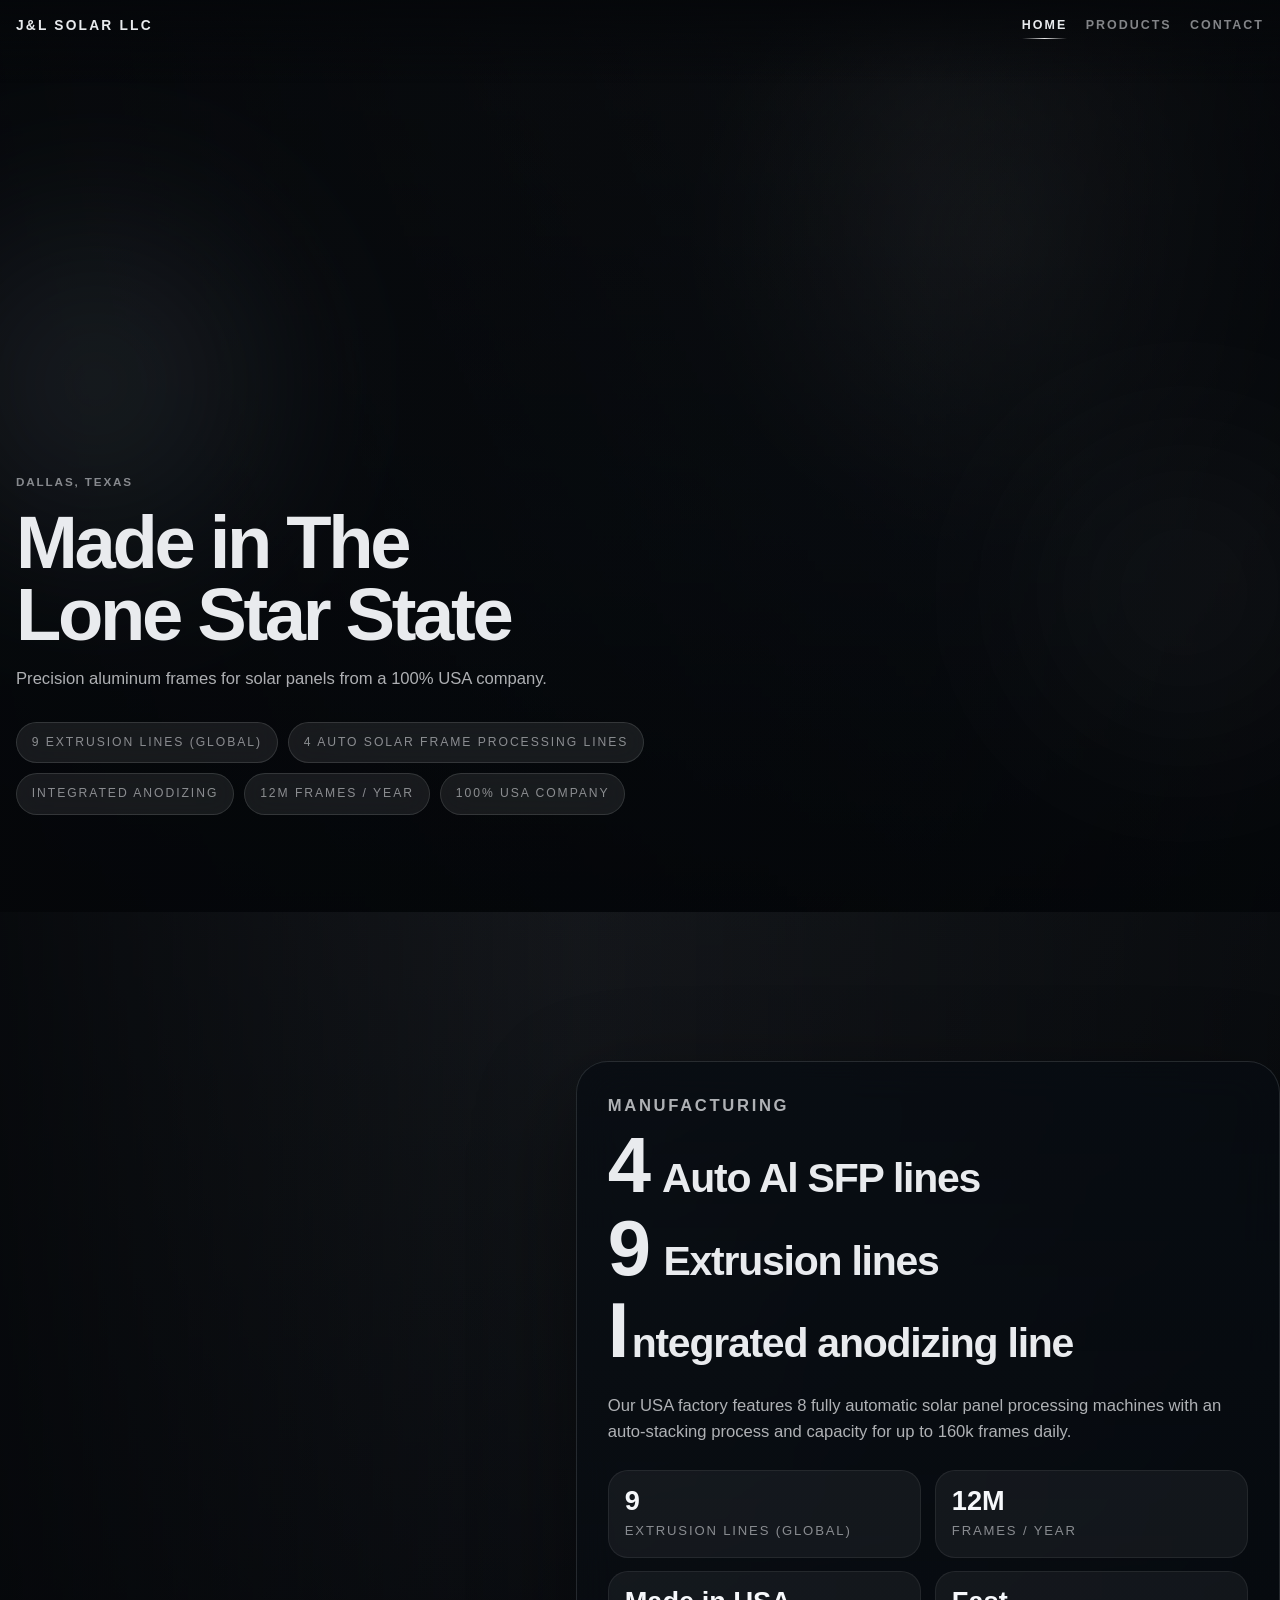
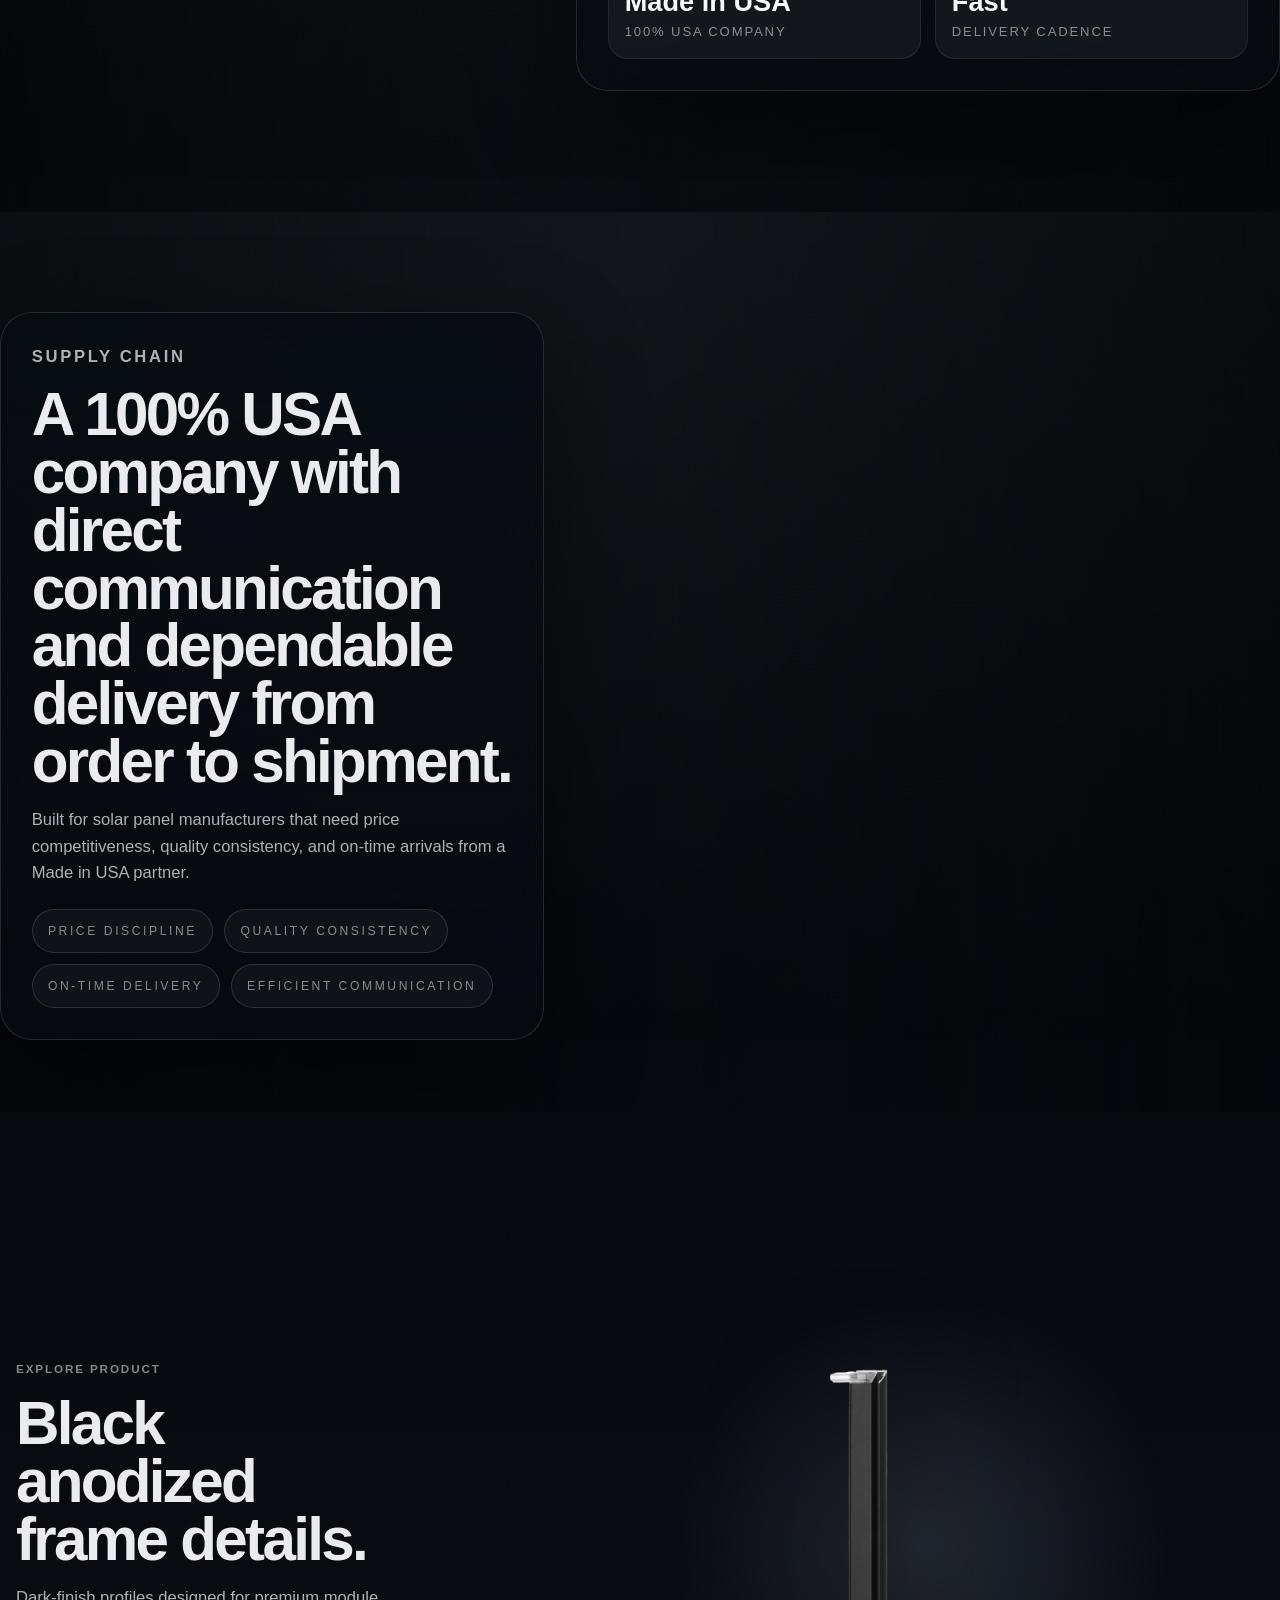
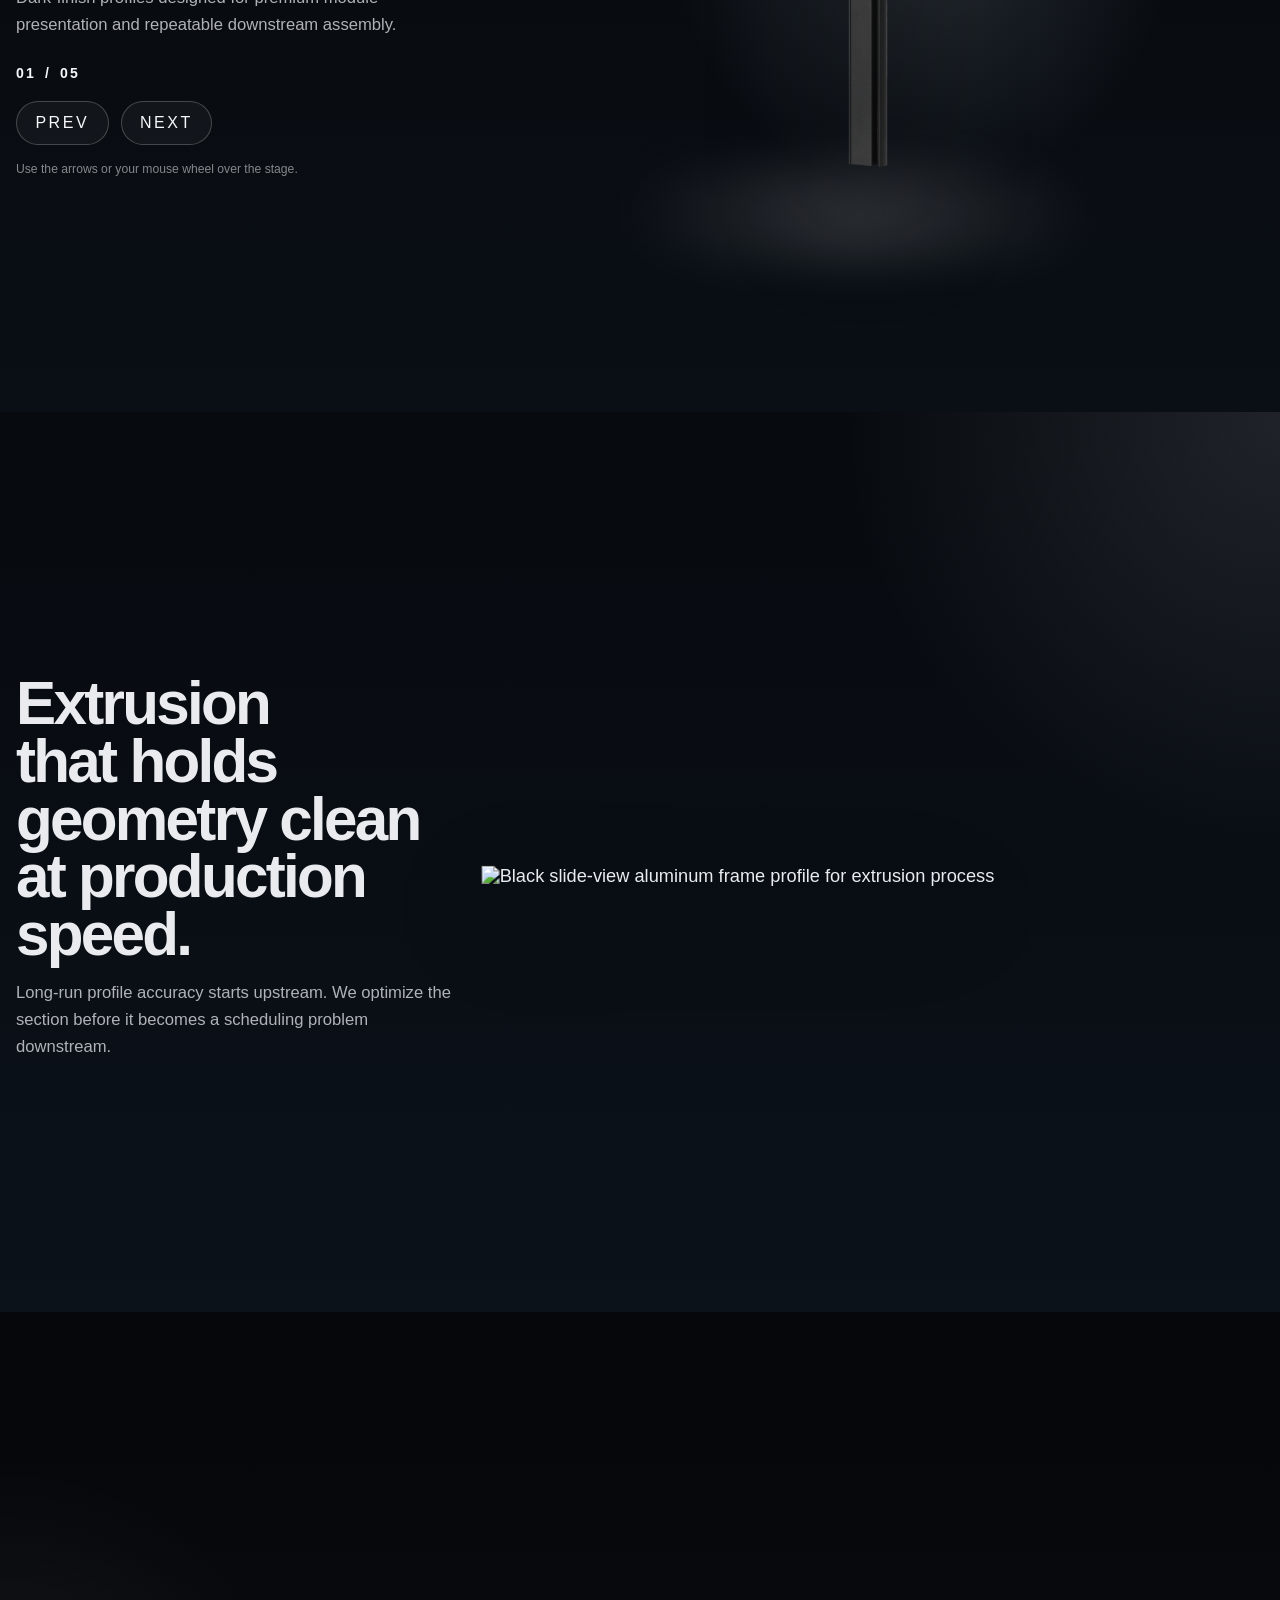
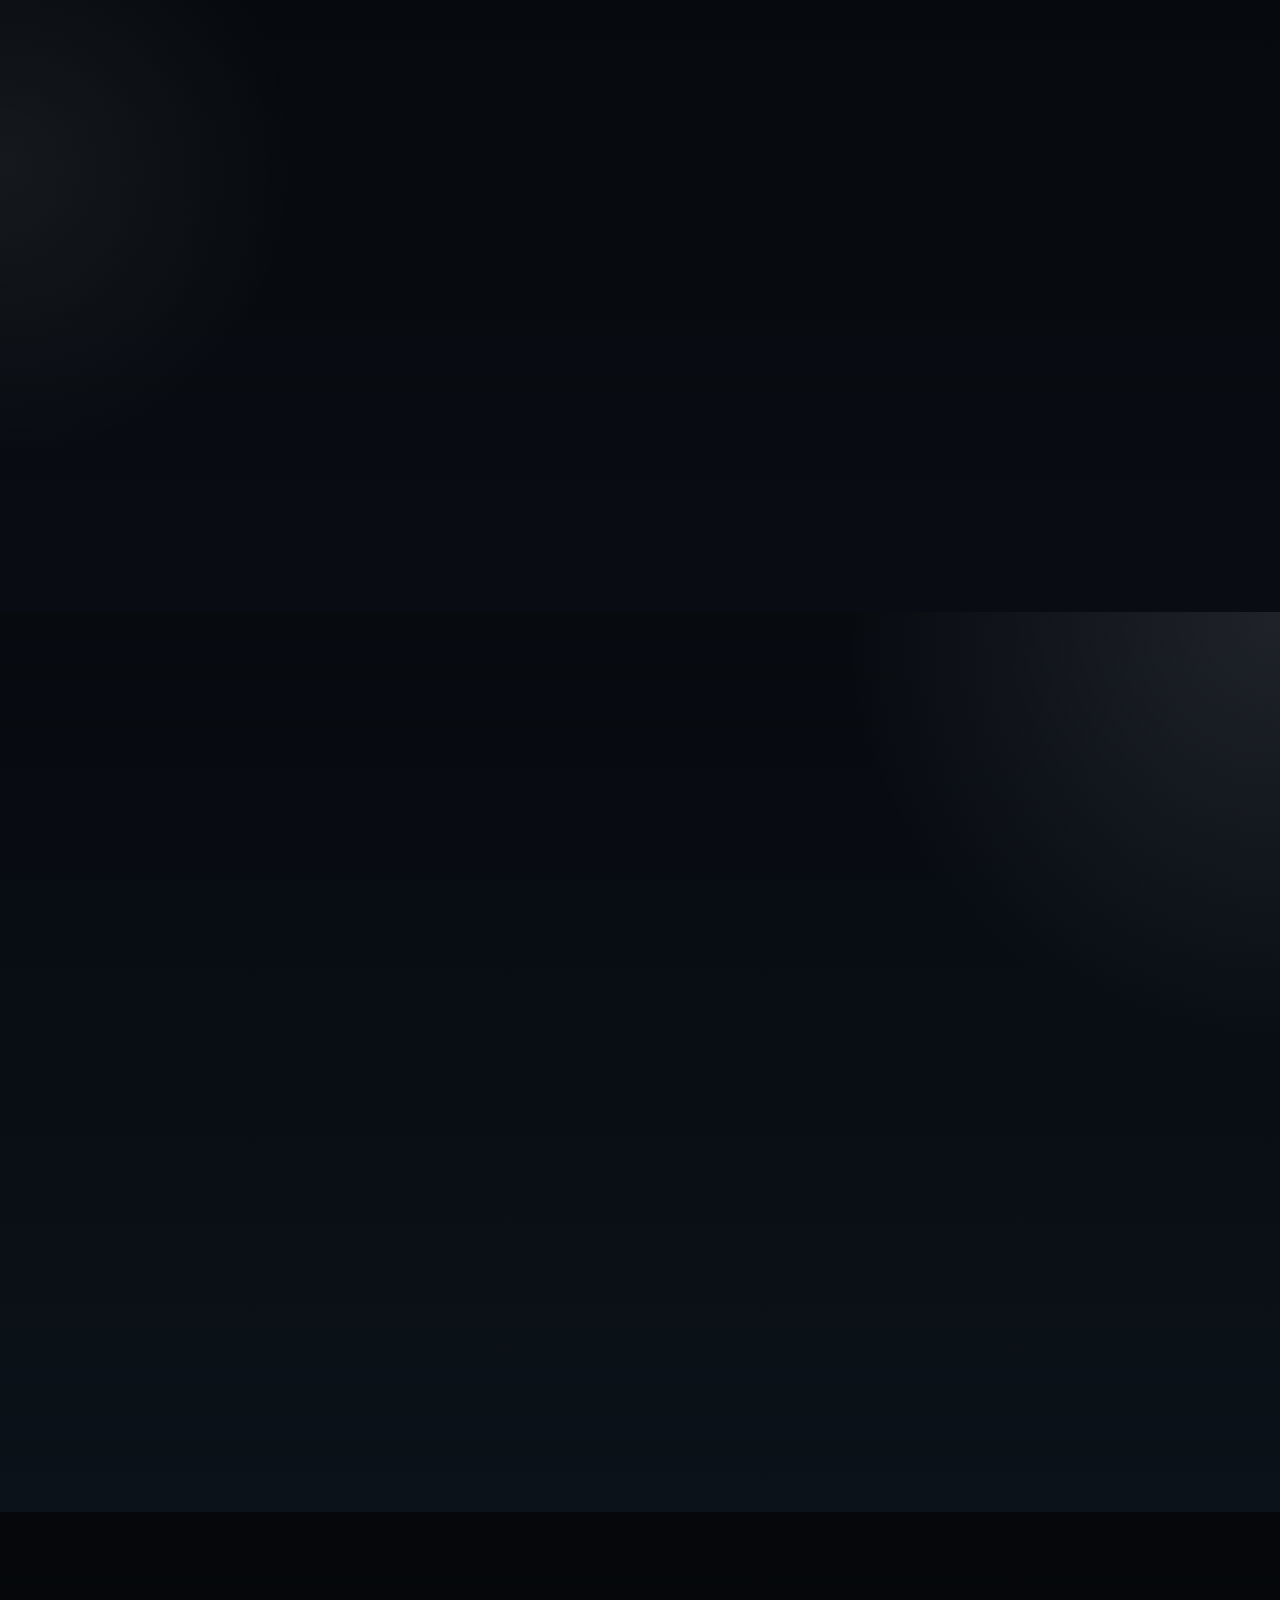
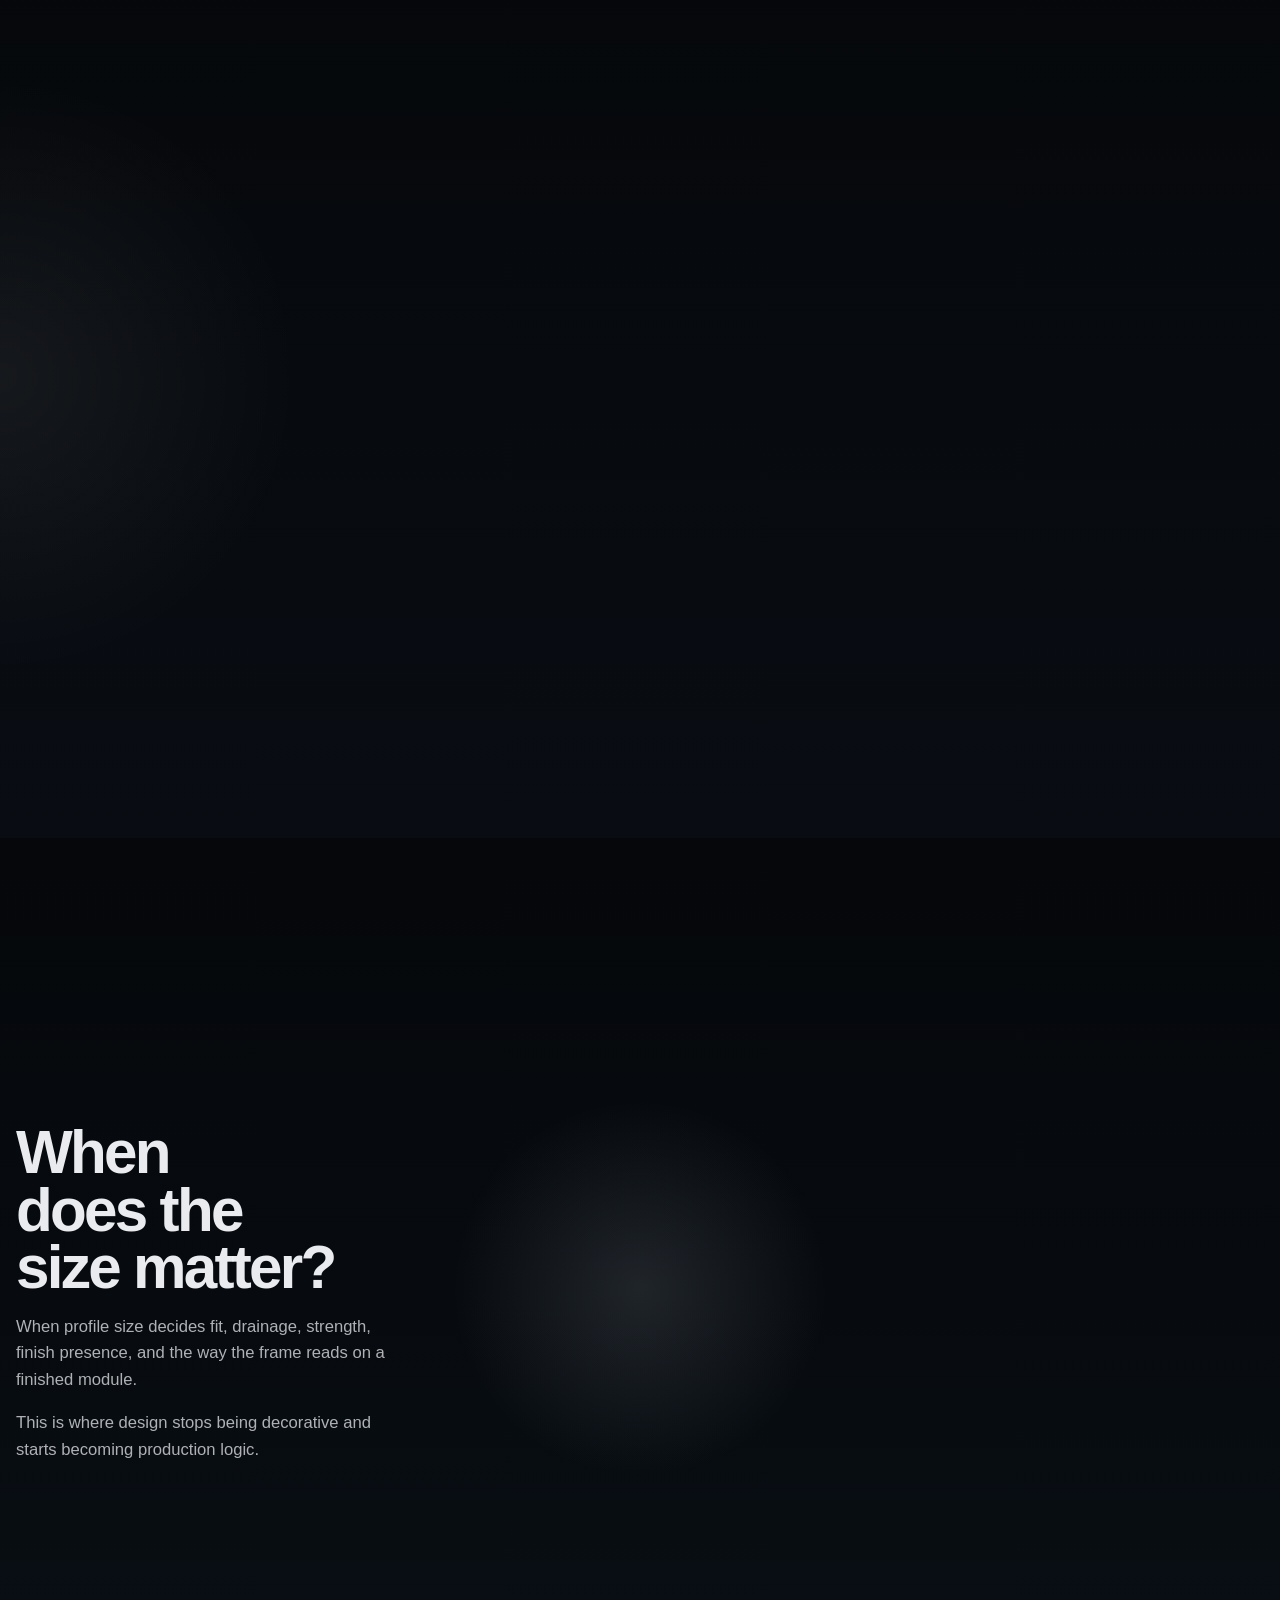
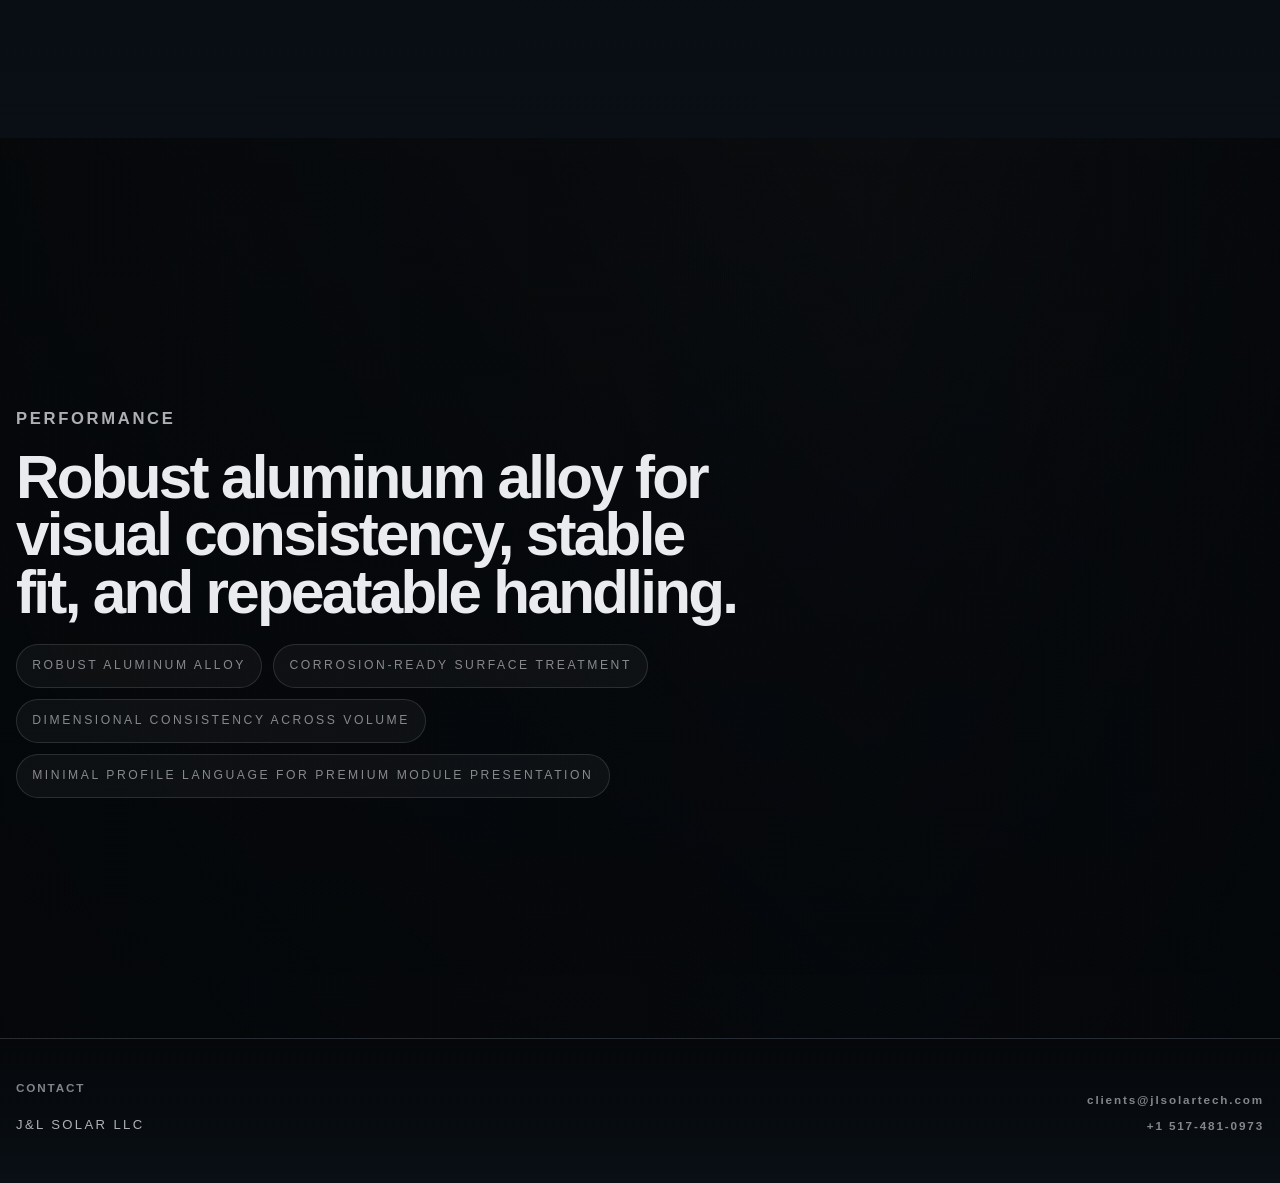
==== commit 271591c4: "Use clean page URLs" ====
--- a/docs/index.html
+++ b/docs/index.html
@@ -13,11 +13,11 @@
 <body class="page page-home">
   <header class="site-header">
     <div class="header-inner">
-      <a class="brand" href="index.html">J&amp;L Solar LLC</a>
+      <a class="brand" href="./">J&amp;L Solar LLC</a>
       <nav class="site-nav" aria-label="Primary">
-        <a class="nav-current" href="index.html">Home</a>
-        <a href="products.html">Products</a>
-        <a href="contact.html">Contact</a>
+        <a class="nav-current" href="./">Home</a>
+        <a href="products/">Products</a>
+        <a href="contact/">Contact</a>
       </nav>
     </div>
   </header>
--- a/docs/styles.css
+++ b/docs/styles.css
@@ -32,9 +32,7 @@
   margin: 0;
   min-width: 320px;
   color: var(--text);
-  font-family: "Helvetica Neue", "Avenir Next", "Segoe UI", sans-serif;
-  font-weight: 400;
-  letter-spacing: -0.004em;
+  font-family: "Avenir Next", "Segoe UI", "Trebuchet MS", sans-serif;
   background:
     radial-gradient(circle at top left, rgba(167, 183, 198, 0.18), transparent 28%),
     radial-gradient(circle at bottom right, rgba(255, 255, 255, 0.08), transparent 24%),
@@ -63,38 +61,6 @@
   text-decoration: none;
 }
 
-.skip-link {
-  position: fixed;
-  top: 0.75rem;
-  left: 0.75rem;
-  z-index: 100;
-  padding: 0.75rem 1rem;
-  border-radius: 0.75rem;
-  background: var(--paper);
-  color: var(--bg);
-  font-weight: 700;
-  transform: translateY(-180%);
-  transition: transform 0.2s ease;
-}
-
-.skip-link:focus {
-  transform: translateY(0);
-  outline: 3px solid var(--silver-deep);
-  outline-offset: 3px;
-}
-
-.visually-hidden {
-  position: absolute;
-  width: 1px;
-  height: 1px;
-  padding: 0;
-  margin: -1px;
-  overflow: hidden;
-  clip: rect(0 0 0 0);
-  white-space: nowrap;
-  border: 0;
-}
-
 button {
   font: inherit;
 }
@@ -115,7 +81,7 @@
   justify-content: space-between;
   align-items: center;
   gap: 1rem;
-  padding: 1.25rem 0;
+  padding: 1.1rem 0;
   pointer-events: auto;
 }
 
@@ -142,23 +108,21 @@
 }
 
 .brand {
-  font-size: 0.78rem;
+  font-size: 0.86rem;
   font-weight: 600;
-  letter-spacing: 0.18em;
 }
 
 .site-nav {
   display: flex;
-  gap: 1.4rem;
+  gap: 1.15rem;
   align-items: center;
 }
 
 .site-nav a {
   position: relative;
   color: var(--soft);
-  font-size: 0.7rem;
-  font-weight: 500;
-  letter-spacing: 0.14em;
+  font-size: 0.78rem;
+  font-weight: 600;
 }
 
 .site-nav a::after {
@@ -297,33 +261,33 @@
 }
 
 .eyebrow {
-  margin: 0 0 0.85rem;
+  margin: 0 0 1rem;
   color: var(--soft);
-  font-size: 0.68rem;
+  font-size: 0.73rem;
   font-weight: 600;
 }
 
 h1,
 h2 {
   margin: 0;
-  font-weight: 500;
-  line-height: 0.98;
-  letter-spacing: -0.04em;
+  font-weight: 600;
+  line-height: 0.96;
+  letter-spacing: -0.045em;
   text-wrap: balance;
 }
 
 h1 {
-  font-size: clamp(2.7rem, 5.4vw, 5.15rem);
+  font-size: clamp(2.8rem, 5.8vw, 5.5rem);
 }
 
 h2 {
-  font-size: clamp(2.25rem, 4.35vw, 4.35rem);
+  font-size: clamp(2.4rem, 4.7vw, 4.7rem);
 }
 
 p,
 li,
 span {
-  line-height: 1.55;
+  line-height: 1.6;
 }
 
 .scene-subtitle,
@@ -333,7 +297,7 @@
 .gallery-description,
 .contact-card p {
   color: var(--muted);
-  font-size: clamp(0.98rem, 1.18vw, 1.08rem);
+  font-size: clamp(1rem, 1.3vw, 1.16rem);
 }
 
 .hero-layout,
@@ -371,30 +335,24 @@
 }
 
 .hero-copy {
-  max-width: 42rem;
-  padding: clamp(1rem, 2vw, 1.75rem) 0;
+  max-width: 46rem;
+  padding: clamp(1.4rem, 2.6vw, 2.2rem) 0;
 }
 
 .hero-copy h1 {
-  max-width: 12ch;
-  font-size: clamp(3.2rem, 6.2vw, 6.1rem);
-  font-weight: 400;
-  letter-spacing: -0.055em;
+  font-size: clamp(2.8rem, 5.8vw, 5.5rem);
 }
 
 .hero-copy .scene-subtitle {
-  max-width: 24rem;
-  margin-top: 1.15rem;
-  font-size: clamp(0.9rem, 1vw, 1rem);
-  font-weight: 300;
-  letter-spacing: 0.035em;
+  max-width: 38rem;
+  font-size: clamp(1rem, 1.3vw, 1.16rem);
 }
 
 .hero-band {
   display: flex;
   flex-wrap: wrap;
-  gap: 0.5rem 1.2rem;
-  margin-top: 1.65rem;
+  gap: 0.65rem;
+  margin-top: 1.8rem;
 }
 
 .hero-band span,
@@ -409,18 +367,11 @@
 }
 
 .hero-band span {
-  position: relative;
-  padding: 0;
-  border: 0;
-  background: none;
-  letter-spacing: 0.13em;
-}
-
-.hero-band span:not(:last-child)::after {
-  content: "·";
-  position: absolute;
-  left: calc(100% + 0.52rem);
-  color: rgba(246, 248, 251, 0.26);
+  padding: 0.62rem 0.92rem;
+  border: 1px solid var(--line);
+  border-radius: var(--radius-sm);
+  background: rgba(255, 255, 255, 0.08);
+  backdrop-filter: blur(14px);
 }
 
 .product-hero-visual,
@@ -459,10 +410,10 @@
 .detail-card {
   width: min(100%, 34rem);
   padding: clamp(1.35rem, 2.4vw, 2rem);
-  border: 0;
-  border-radius: 0.9rem;
-  background: linear-gradient(180deg, rgba(7, 12, 18, 0.72), rgba(7, 12, 18, 0.5));
-  box-shadow: 0 30px 90px rgba(0, 0, 0, 0.34);
+  border: 1px solid var(--line);
+  border-radius: var(--radius-lg);
+  background: linear-gradient(180deg, rgba(7, 12, 18, 0.76), rgba(7, 12, 18, 0.56));
+  box-shadow: var(--shadow);
   backdrop-filter: blur(22px);
 }
 
@@ -596,12 +547,6 @@
   background: none;
   overflow: visible;
   cursor: ew-resize;
-  touch-action: pan-y;
-}
-
-.gallery-stage:focus-visible {
-  outline: 2px solid var(--silver);
-  outline-offset: 0.45rem;
 }
 
 .gallery-stage::before {
@@ -1112,76 +1057,46 @@
 .contact-simple-scrim {
   inset: 0;
   background:
-    linear-gradient(90deg, rgba(5, 7, 10, 0.84), rgba(5, 7, 10, 0.54) 44%, rgba(5, 7, 10, 0.7)),
-    linear-gradient(180deg, rgba(5, 7, 10, 0.12), rgba(5, 7, 10, 0.72));
+    linear-gradient(90deg, rgba(5, 7, 10, 0.8), rgba(5, 7, 10, 0.52) 42%, rgba(5, 7, 10, 0.68)),
+    linear-gradient(180deg, rgba(5, 7, 10, 0.18), rgba(5, 7, 10, 0.68));
 }
 
 .contact-simple-layout {
   grid-template-columns: minmax(0, 1fr);
-  align-items: end;
-  min-height: 82vh;
-  padding-bottom: clamp(2.75rem, 8vh, 6rem);
-}
-
-.contact-simple-list {
+  align-items: center;
+  min-height: 78vh;
+}
+
+.contact-simple-copy {
   position: relative;
   z-index: 2;
-  width: min(100%, 31rem);
-  margin: 0;
+  width: min(100%, 34rem);
+}
+
+.contact-simple-actions {
+  display: grid;
+  gap: 0.3rem;
+  margin-top: 0.4rem;
+}
+
+.contact-simple-link {
+  display: inline-block;
   padding: 0;
-  display: grid;
-  gap: clamp(1.1rem, 2vw, 1.5rem);
-}
-
-.contact-simple-list div {
-  display: grid;
-  grid-template-columns: 4.5rem minmax(0, 1fr);
-  align-items: start;
-  gap: clamp(1rem, 2vw, 1.75rem);
-}
-
-.contact-simple-list dt {
+  border: none;
+  background: none;
   color: var(--soft);
-  padding-top: 0.38rem;
-  font-size: 0.56rem;
+  font-size: 0.73rem;
   font-weight: 600;
-  letter-spacing: 0.22em;
-  text-transform: uppercase;
-}
-
-.contact-simple-list dd {
-  margin: 0;
-}
-
-.contact-simple-list dd,
-.contact-simple-list address,
-.contact-simple-list a {
-  color: var(--text);
-  font-family: "Avenir Next", "Helvetica Neue", "Segoe UI", sans-serif;
-  font-size: clamp(0.9rem, 1.15vw, 1.04rem);
-  font-weight: 300;
-  line-height: 1.55;
-  letter-spacing: 0.018em;
-}
-
-.contact-simple-list address,
-.contact-simple-list address a {
-  display: grid;
-  gap: 0.08rem;
-  margin: 0;
-  font-style: normal;
-}
-
-.contact-simple-list a {
-  display: inline-block;
-  width: fit-content;
-  transition: color 0.25s ease, transform 0.25s ease;
-}
-
-.contact-simple-list a:hover,
-.contact-simple-list a:focus-visible {
+  line-height: 1.5;
+  letter-spacing: 0.16em;
+  text-transform: none;
+  transition: color 0.3s ease, transform 0.3s ease;
+}
+
+.contact-simple-link:hover,
+.contact-simple-link:focus-visible {
   color: var(--silver);
-  transform: translateX(0.18rem);
+  transform: translateY(-1px);
   outline: none;
 }
 
@@ -1347,60 +1262,26 @@
 
 @media (max-width: 760px) {
   :root {
-    --content-width: calc(100% - 1.5rem);
+    --content-width: min(100% - 1rem, 100%);
   }
 
   .header-inner {
-    width: var(--content-width);
-    margin: 0 auto;
-    padding: 0.9rem 0;
-    align-items: center;
-    flex-direction: row;
-    gap: 1rem;
-    border: 0;
-    border-radius: 0;
-    background: none;
-    box-shadow: none;
-    backdrop-filter: none;
-  }
-
-  .brand {
-    padding: 0;
-    font-size: 0.64rem;
-    white-space: nowrap;
+    align-items: flex-start;
+    flex-direction: column;
   }
 
   .site-nav {
-    display: flex;
-    width: auto;
-    margin-left: auto;
-    gap: 0.72rem;
-  }
-
-  .site-nav a {
-    display: inline-flex;
-    align-items: center;
-    min-height: 2.75rem;
-    padding: 0.7rem 0;
-    border-radius: 0;
-    background: none;
-    font-size: 0.57rem;
-    text-align: center;
-  }
-
-  .site-nav a.nav-current {
-    background: none;
+    flex-wrap: wrap;
+    gap: 0.8rem 1rem;
   }
 
   .scene {
     min-height: auto;
-    padding-top: 5.75rem;
-    padding-bottom: 3.5rem;
+    padding-top: 6.5rem;
   }
 
   h1 {
-    font-size: clamp(2.35rem, 11.2vw, 3.75rem);
-    line-height: 1;
+    font-size: clamp(2.8rem, 13vw, 4.6rem);
   }
 
   h2 {
@@ -1411,56 +1292,6 @@
   .story-list,
   .performance-list {
     gap: 0.55rem;
-  }
-
-  .hero-layout,
-  .product-hero-layout {
-    min-height: calc(100svh - 5rem);
-  }
-
-  .hero-copy {
-    padding-bottom: 0.5rem;
-  }
-
-  .hero-copy h1 {
-    max-width: 10ch;
-    font-size: clamp(2.8rem, 13vw, 3.7rem);
-  }
-
-  .hero-band {
-    flex-wrap: nowrap;
-    max-width: calc(100vw - 0.75rem);
-    margin-right: -0.75rem;
-    padding: 0 0.75rem 0.3rem 0;
-    overflow-x: auto;
-    scroll-snap-type: x proximity;
-    scrollbar-width: none;
-  }
-
-  .hero-band::-webkit-scrollbar {
-    display: none;
-  }
-
-  .hero-band span {
-    flex: 0 0 auto;
-    max-width: 15rem;
-    scroll-snap-align: start;
-    font-size: 0.62rem;
-    line-height: 1.35;
-  }
-
-  .story-card {
-    padding: 1.2rem;
-    border-radius: 1.35rem;
-  }
-
-  .manufacturing-copy h2 {
-    font-size: clamp(1.55rem, 7.8vw, 2.25rem);
-    line-height: 1.08;
-  }
-
-  .manufacturing-mark {
-    font-size: 1.45em;
   }
 
   .metric-grid,
@@ -1476,16 +1307,6 @@
     min-height: 22rem;
   }
 
-  .gallery-stage {
-    min-height: 19rem;
-    margin-top: 0.5rem;
-  }
-
-  .gallery-button {
-    min-width: 6.5rem;
-    min-height: 2.75rem;
-  }
-
   .gallery-media {
     padding: 2rem 1rem 3rem;
   }
@@ -1494,31 +1315,12 @@
     width: min(84%, 19rem);
   }
 
-  .contact-simple-scene {
-    min-height: 100svh;
-    padding-top: 4.5rem;
-    padding-bottom: 1.5rem;
-  }
-
-  .contact-simple-layout {
-    min-height: calc(100svh - 4.5rem);
-    padding-bottom: clamp(2rem, 7vh, 4rem);
-  }
-
-  .contact-simple-list {
-    width: 100%;
-    gap: 1.15rem;
-  }
-
-  .contact-simple-list div {
-    grid-template-columns: 3.75rem minmax(0, 1fr);
-    gap: 0.9rem;
-  }
-
-  .contact-simple-list dd,
-  .contact-simple-list address,
-  .contact-simple-list a {
-    font-size: clamp(0.86rem, 3.7vw, 0.98rem);
+  .contact-simple-copy {
+    width: min(100%, 100%);
+  }
+
+  .contact-simple-actions {
+    gap: 0.7rem;
   }
 
   .feature-media-surface-shell .feature-media-surface-image {
@@ -1587,10 +1389,6 @@
   .footer-links-home a {
     font-size: 0.73rem;
   }
-
-  .site-footer {
-    padding: 2rem 0 2.5rem;
-  }
 }
 
 @media (prefers-reduced-motion: reduce) {
@@ -1613,3 +1411,94 @@
     opacity: 1;
   }
 }
+
+
+/* Mobile compatibility */
+@media (max-width: 760px) {
+  html {
+    overflow-x: hidden;
+    -webkit-text-size-adjust: 100%;
+  }
+
+  body {
+    overflow-x: hidden;
+  }
+
+  .header-inner {
+    flex-direction: row;
+    align-items: center;
+    gap: 0.55rem;
+    padding-top: max(0.7rem, env(safe-area-inset-top));
+  }
+
+  .brand {
+    flex: 0 0 auto;
+    font-size: 0.72rem;
+    white-space: nowrap;
+  }
+
+  .site-nav {
+    margin-left: auto;
+    flex-wrap: nowrap;
+    gap: 0.2rem;
+  }
+
+  .site-nav a {
+    display: inline-flex;
+    align-items: center;
+    min-height: 44px;
+    padding: 0 0.32rem;
+    font-size: 0.64rem;
+    white-space: nowrap;
+  }
+
+  .scene {
+    padding-top: 5.25rem;
+    padding-bottom: 3rem;
+  }
+
+  .hero-layout,
+  .product-hero-layout {
+    min-height: calc(100svh - 4.5rem);
+  }
+
+  h1 {
+    font-size: clamp(2.35rem, 11vw, 3.65rem);
+  }
+
+  .hero-band {
+    flex-wrap: wrap;
+  }
+
+  .gallery-stage,
+  .media-shell,
+  .design-cluster,
+  .performance-visual {
+    min-height: 19rem;
+  }
+
+  .gallery-button {
+    min-height: 44px;
+  }
+
+  .gallery-stage {
+    touch-action: pan-y;
+  }
+
+  .contact-simple-scene {
+    min-height: 100svh;
+  }
+
+  .contact-simple-layout {
+    min-height: calc(100svh - 4.5rem);
+  }
+
+  .contact-simple-actions {
+    gap: 0.55rem;
+  }
+
+  .contact-simple-link {
+    max-width: 100%;
+    overflow-wrap: anywhere;
+  }
+}
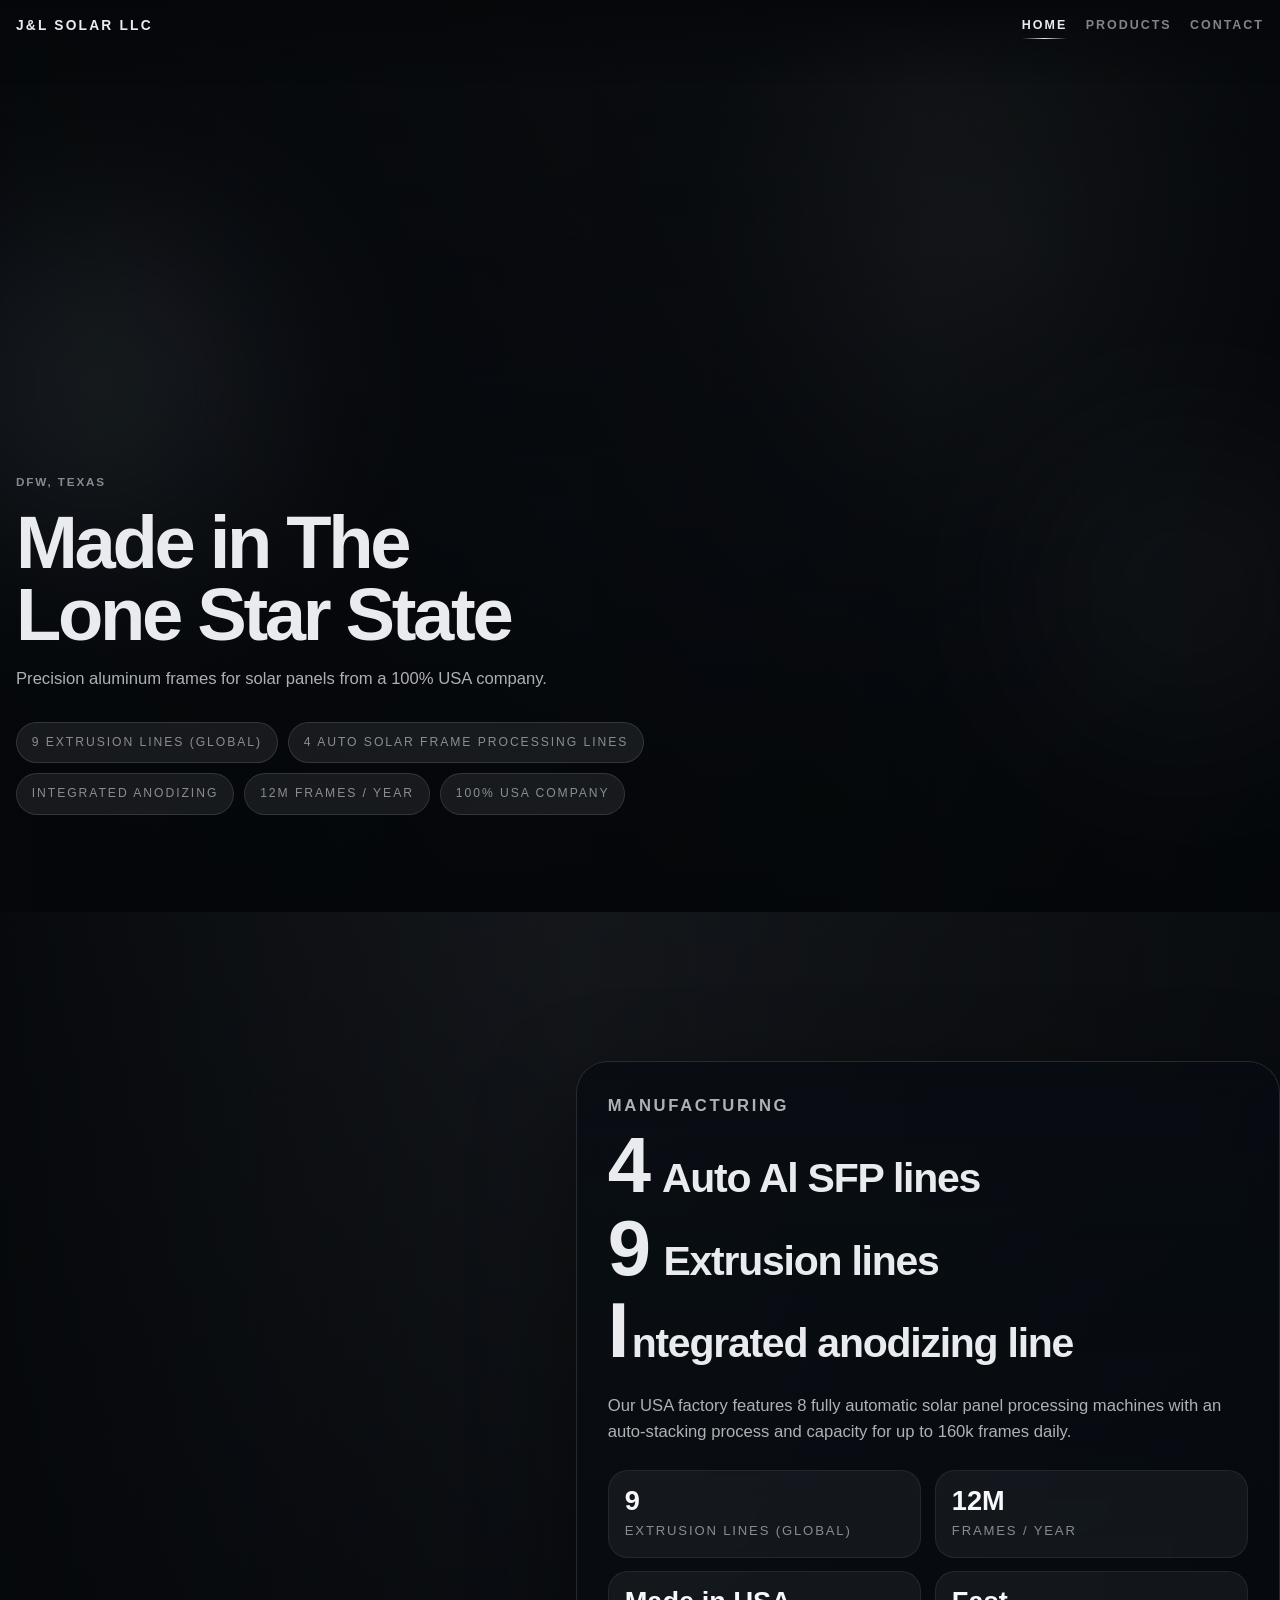
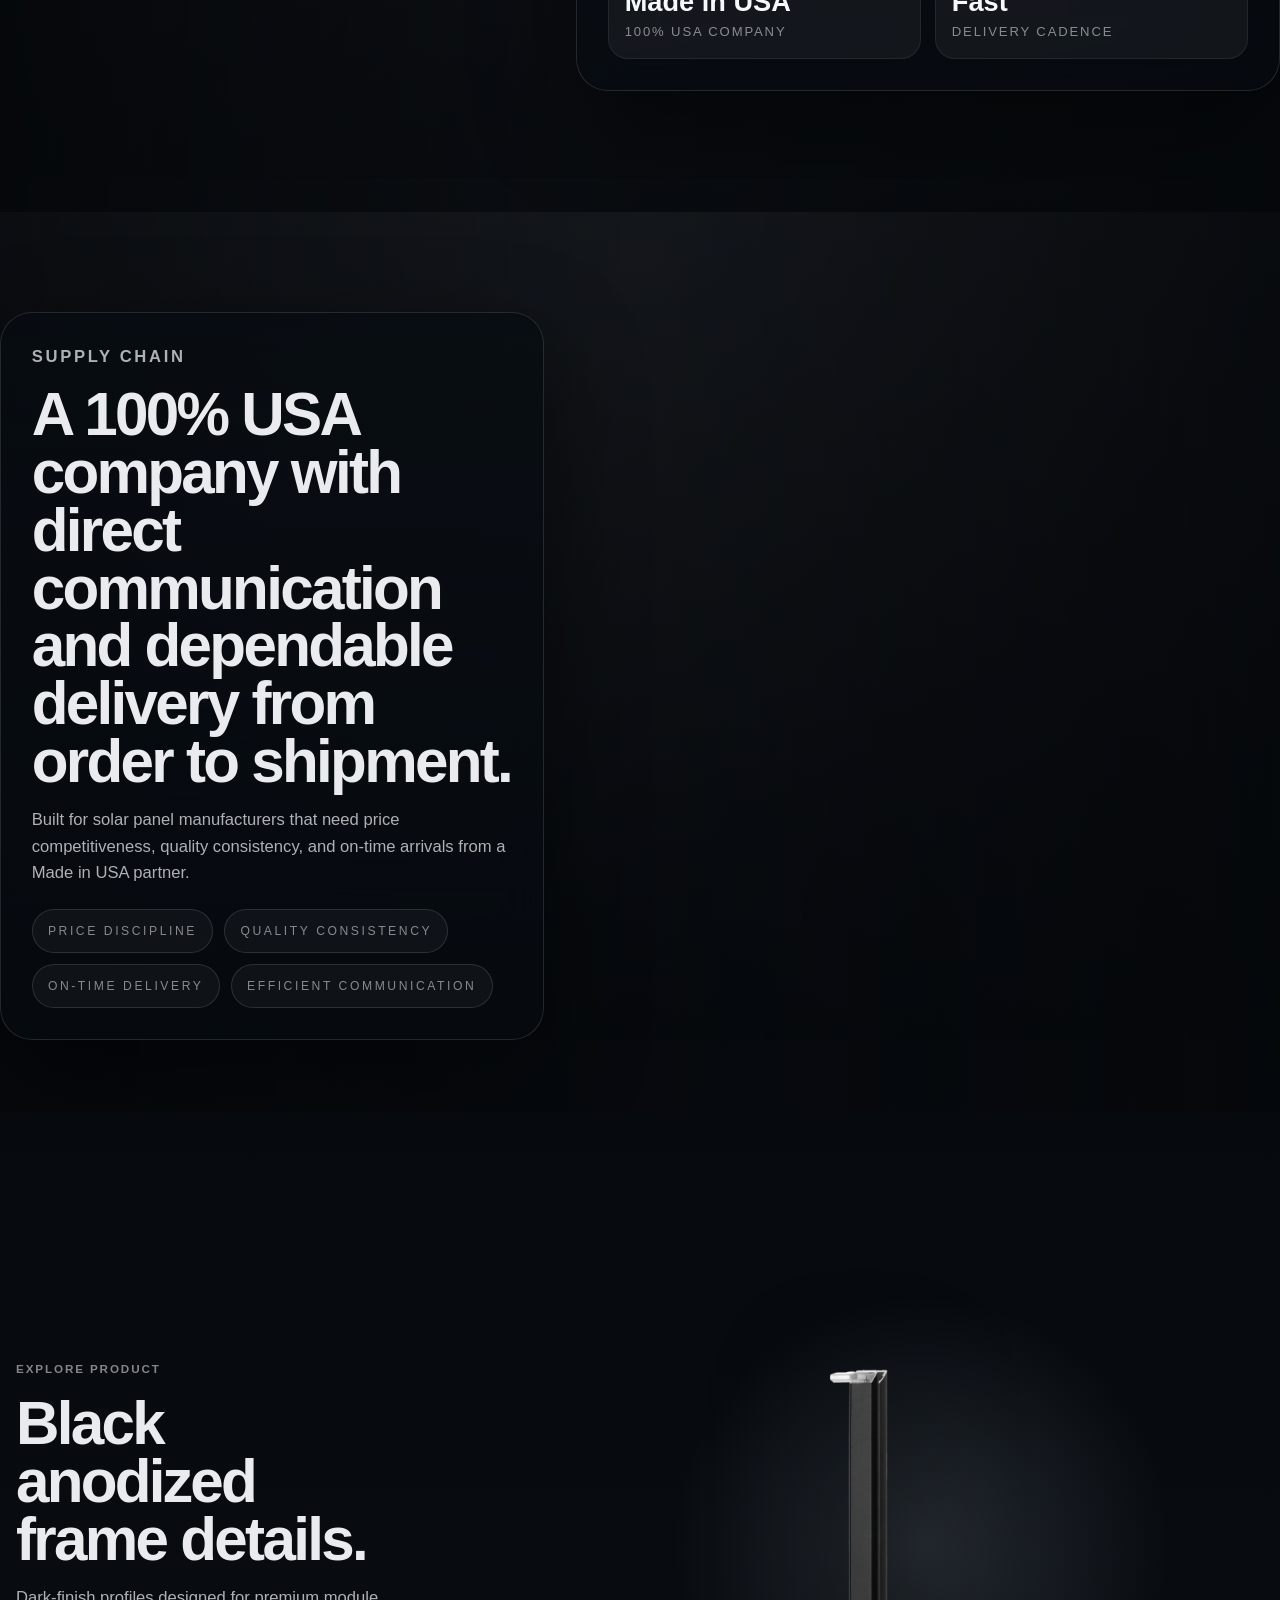
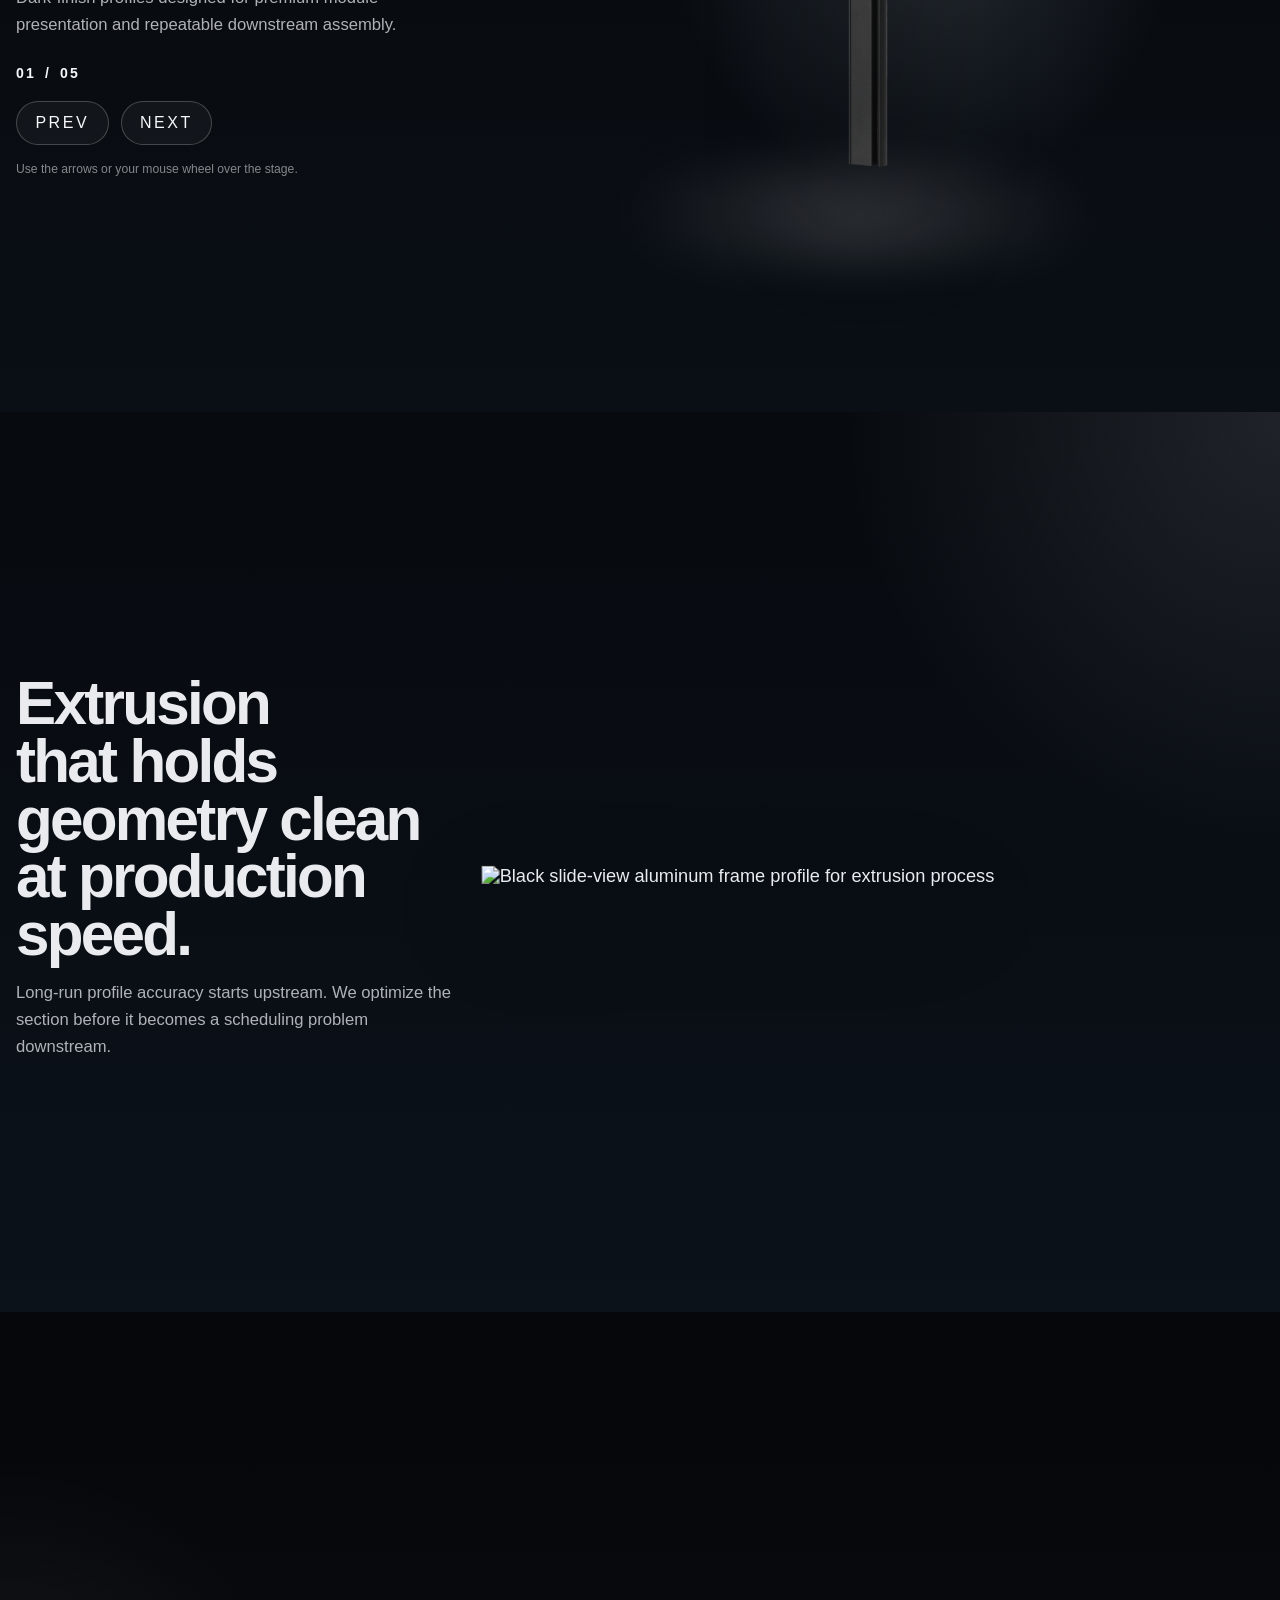
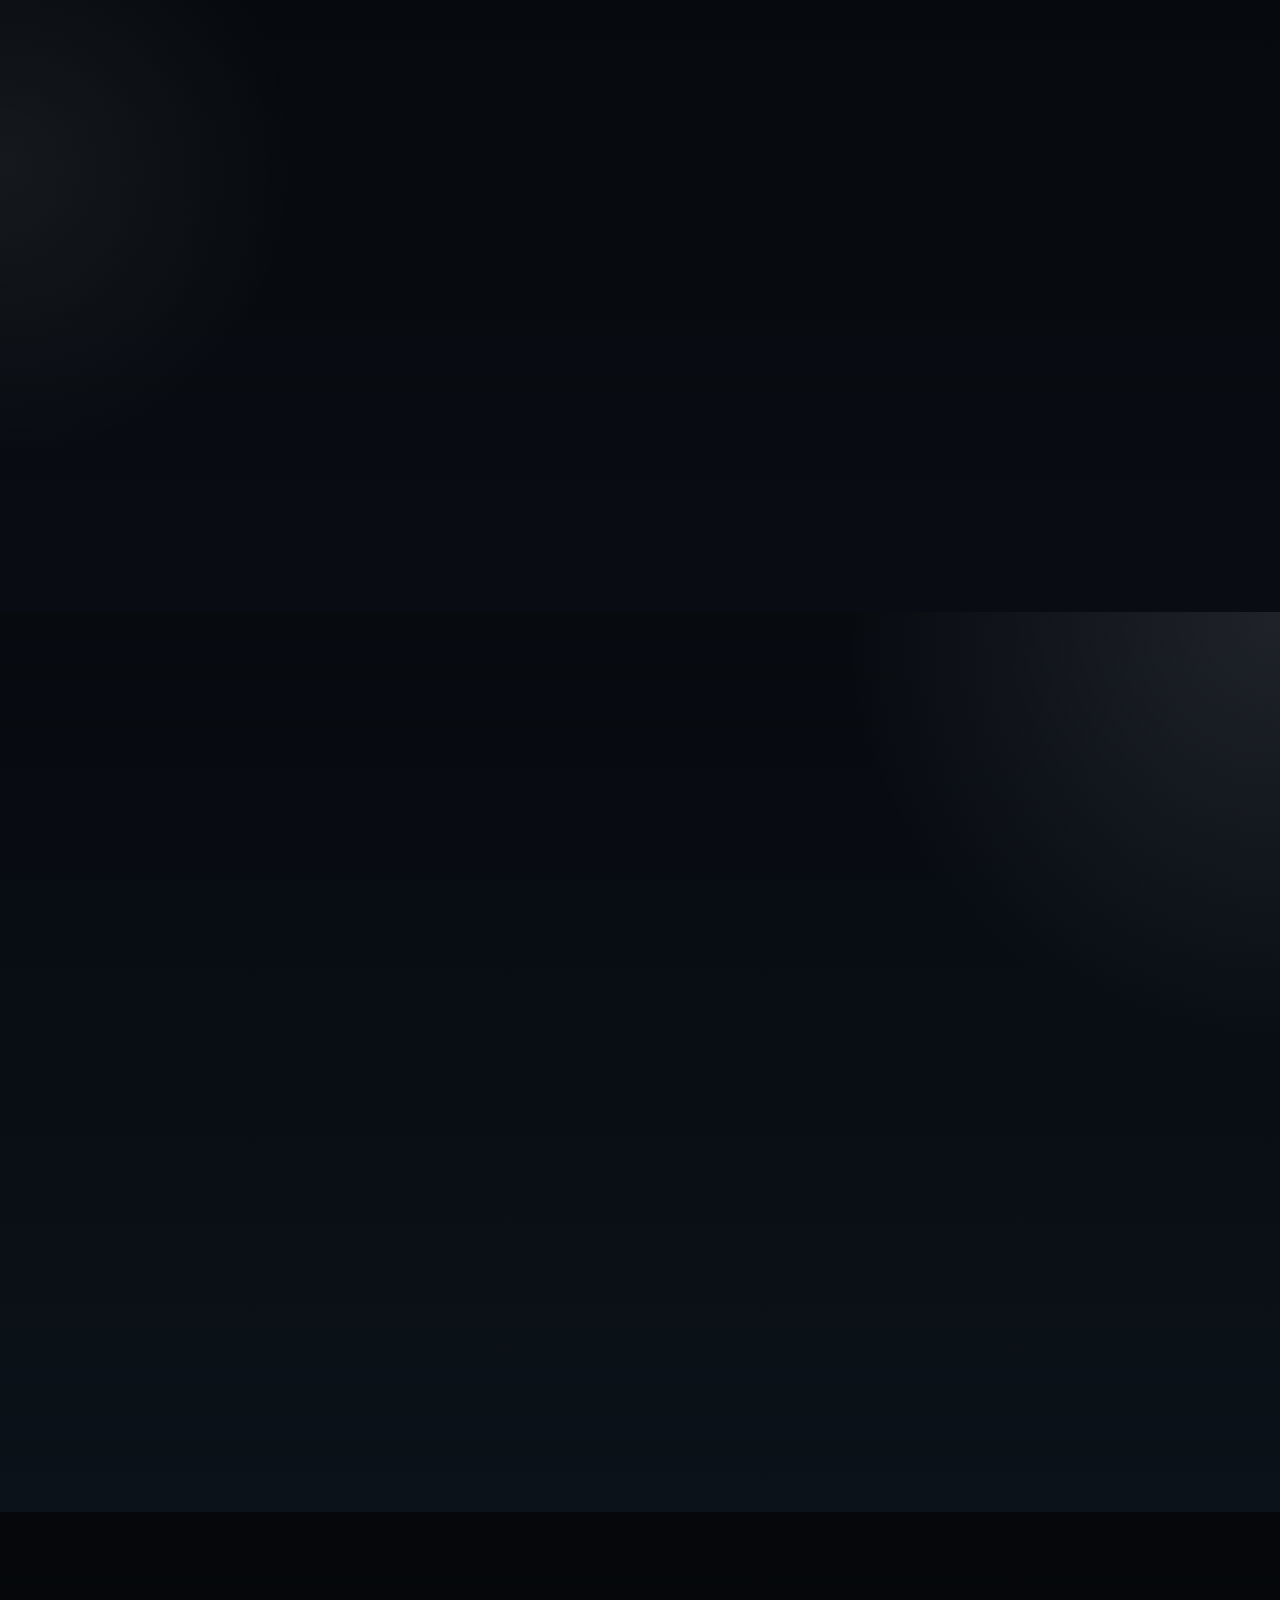
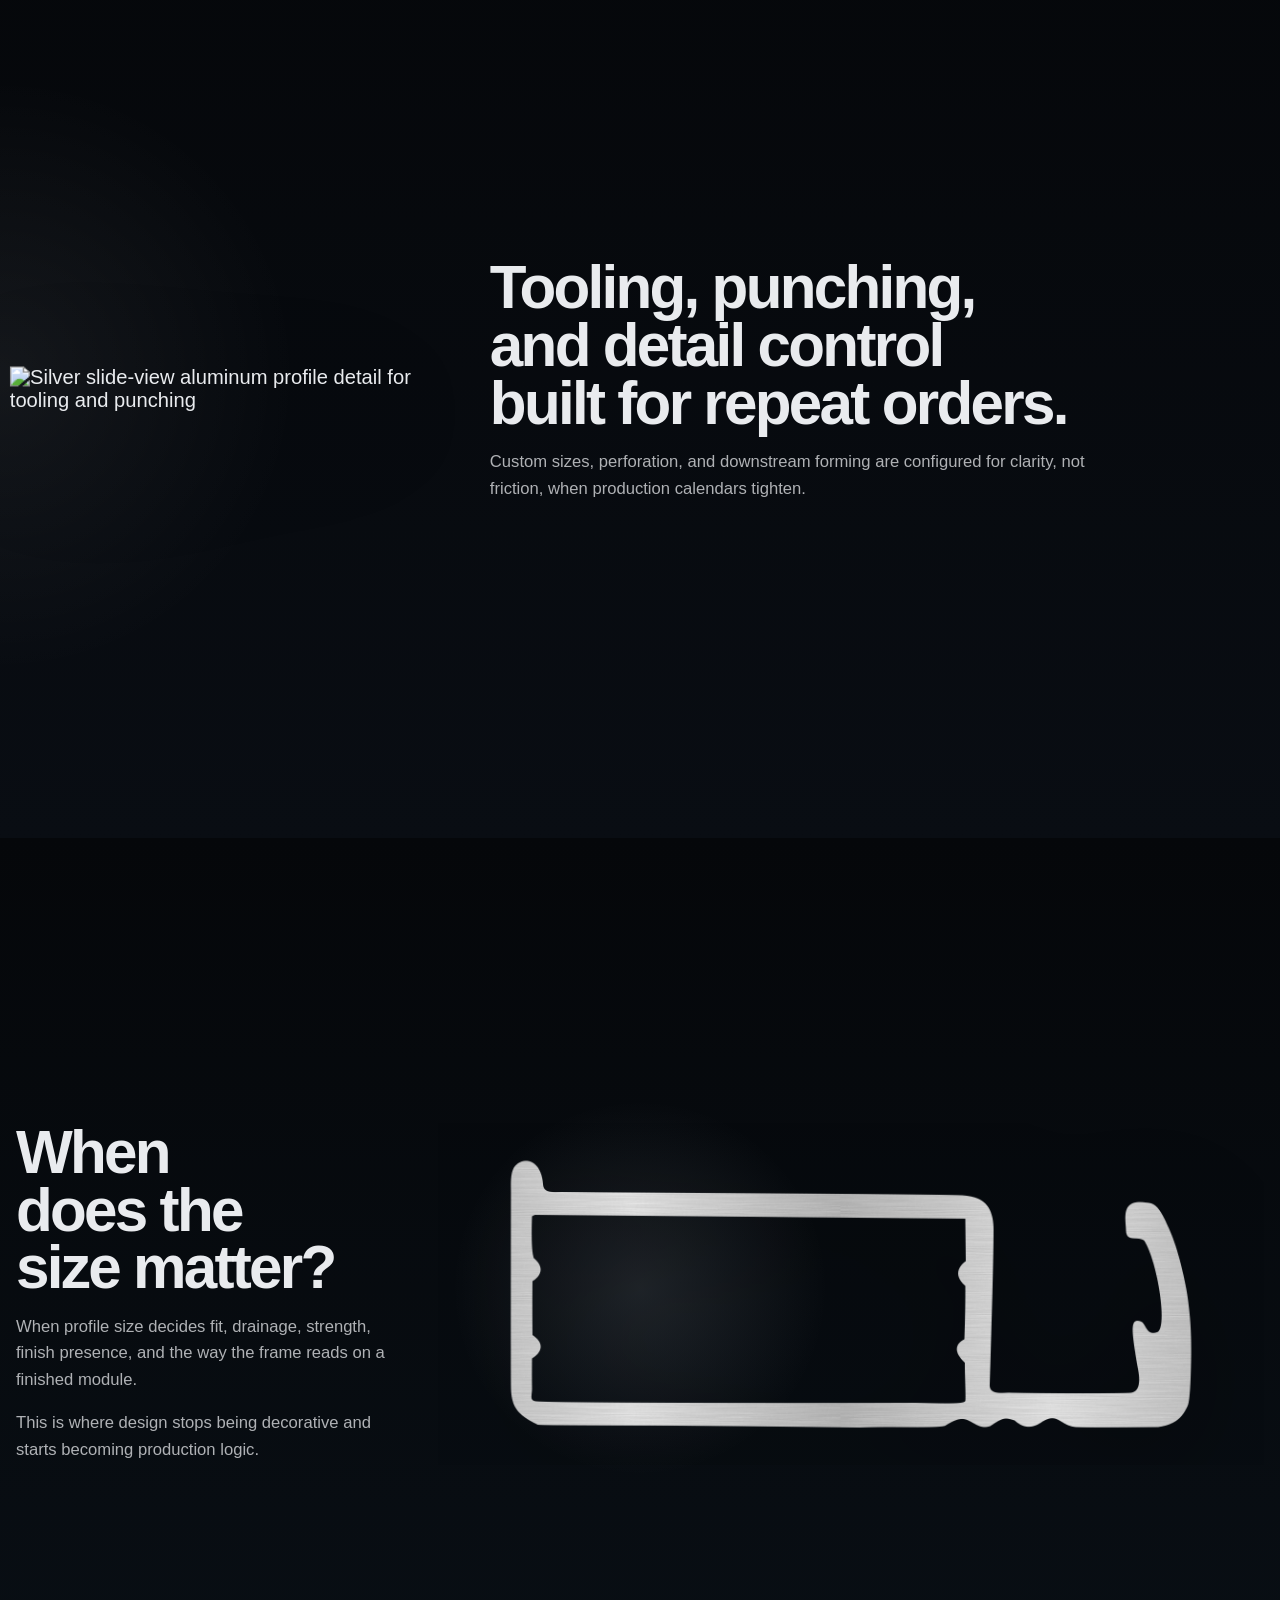
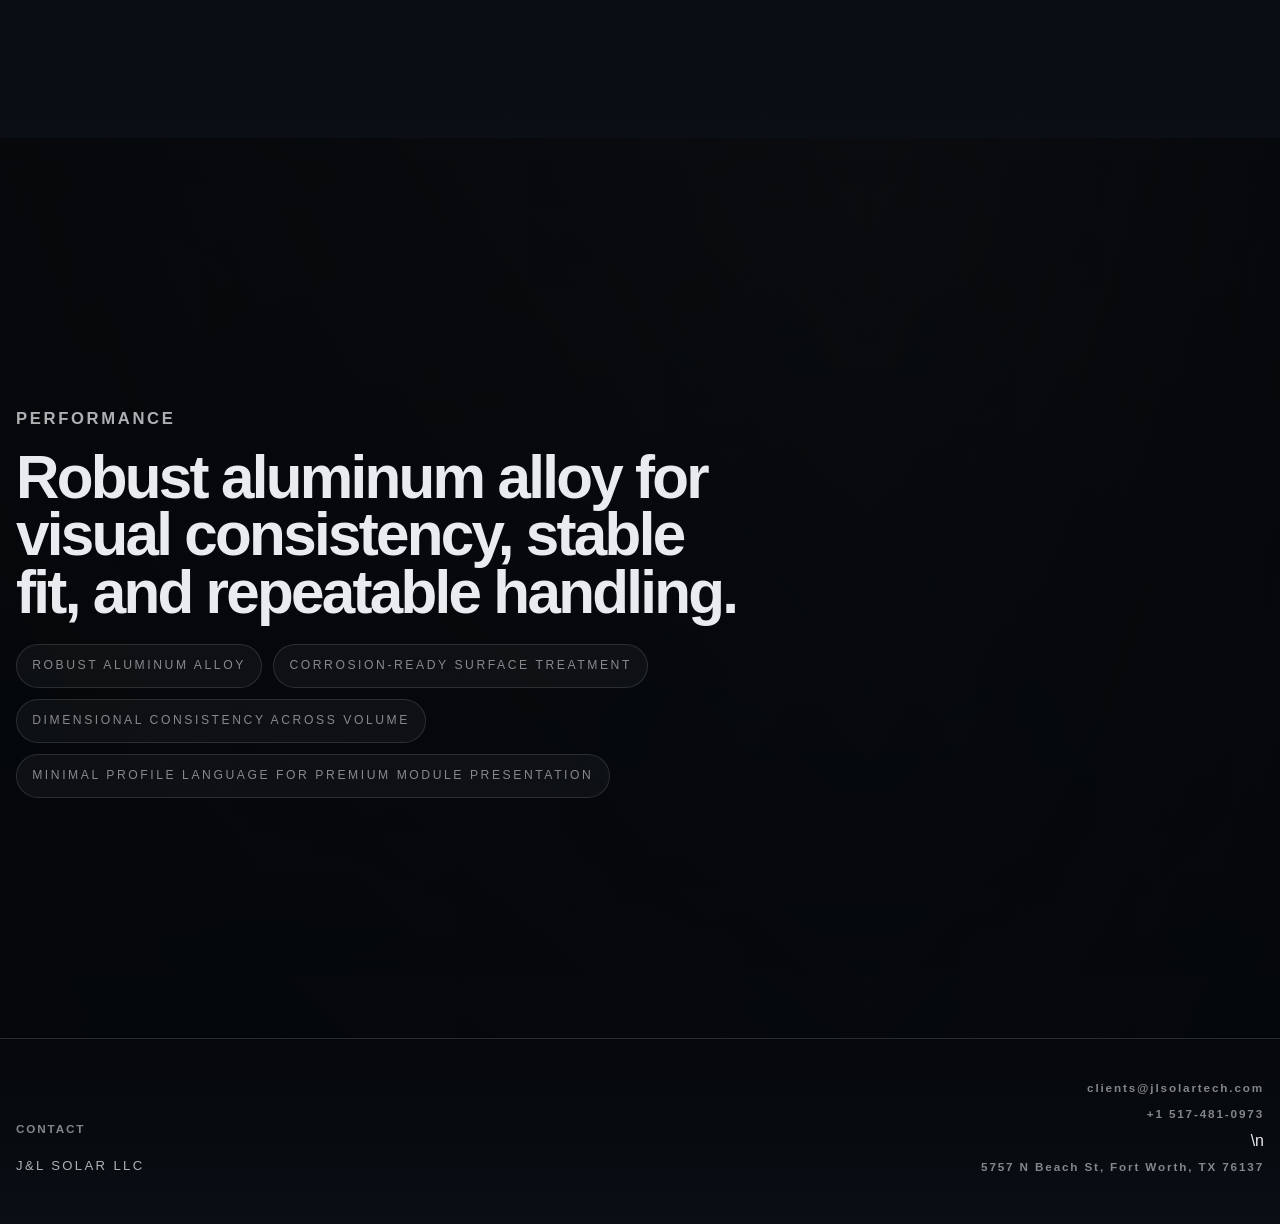
==== commit 1273f9ed: "Update DFW location and footer address" ====
--- a/docs/index.html
+++ b/docs/index.html
@@ -3,7 +3,7 @@
 <head>
   <meta charset="UTF-8">
   <meta name="viewport" content="width=device-width, initial-scale=1.0">
-  <meta name="description" content="J&amp;L Solar LLC is a 100% USA company manufacturing Made in USA aluminum frames for solar panels in Dallas, Texas with large-scale capacity, consistent quality, and dependable delivery.">
+  <meta name="description" content="J&amp;L Solar LLC is a 100% USA company manufacturing Made in USA aluminum frames for solar panels in DFW, Texas with large-scale capacity, consistent quality, and dependable delivery.">
   <title>J&amp;L Solar LLC | Premium Solar Frame Manufacturing</title>
   <script>document.documentElement.classList.add("js");</script>
   <link rel="icon" href="data:image/svg+xml,%3Csvg xmlns='http://www.w3.org/2000/svg' viewBox='0 0 64 64'%3E%3Cdefs%3E%3ClinearGradient id='g' x1='0' y1='0' x2='1' y2='1'%3E%3Cstop stop-color='%23f4f7fb'/%3E%3Cstop offset='1' stop-color='%236f7b88'/%3E%3C/linearGradient%3E%3C/defs%3E%3Crect width='64' height='64' rx='14' fill='%2306080c'/%3E%3Cpath d='M14 12h10v30h16v10H14zm36 0v40H38V42h12V12z' fill='url(%23g)'/%3E%3C/svg%3E">
@@ -30,7 +30,7 @@
       <div class="scene-glow glow-right"></div>
       <div class="scene-inner hero-layout">
         <div class="hero-copy reveal">
-          <p class="eyebrow">Dallas, Texas</p>
+          <p class="eyebrow">DFW, Texas</p>
           <h1>Made in The Lone Star State</h1>
           <p class="scene-subtitle">Precision aluminum frames for solar panels from a 100% USA company.</p>
           <div class="hero-band">
@@ -232,7 +232,7 @@
       </div>
       <div class="footer-links footer-links-home">
         <a href="mailto:clients@jlsolartech.com">clients@jlsolartech.com</a>
-        <a href="tel:+15174810973">+1 517-481-0973</a>
+        <a href="tel:+15174810973">+1 517-481-0973</a>\n        <a href="https://www.google.com/maps/search/?api=1&amp;query=5757+N+Beach+St+Fort+Worth+TX+76137">5757 N Beach St, Fort Worth, TX 76137</a>
       </div>
     </div>
   </footer>
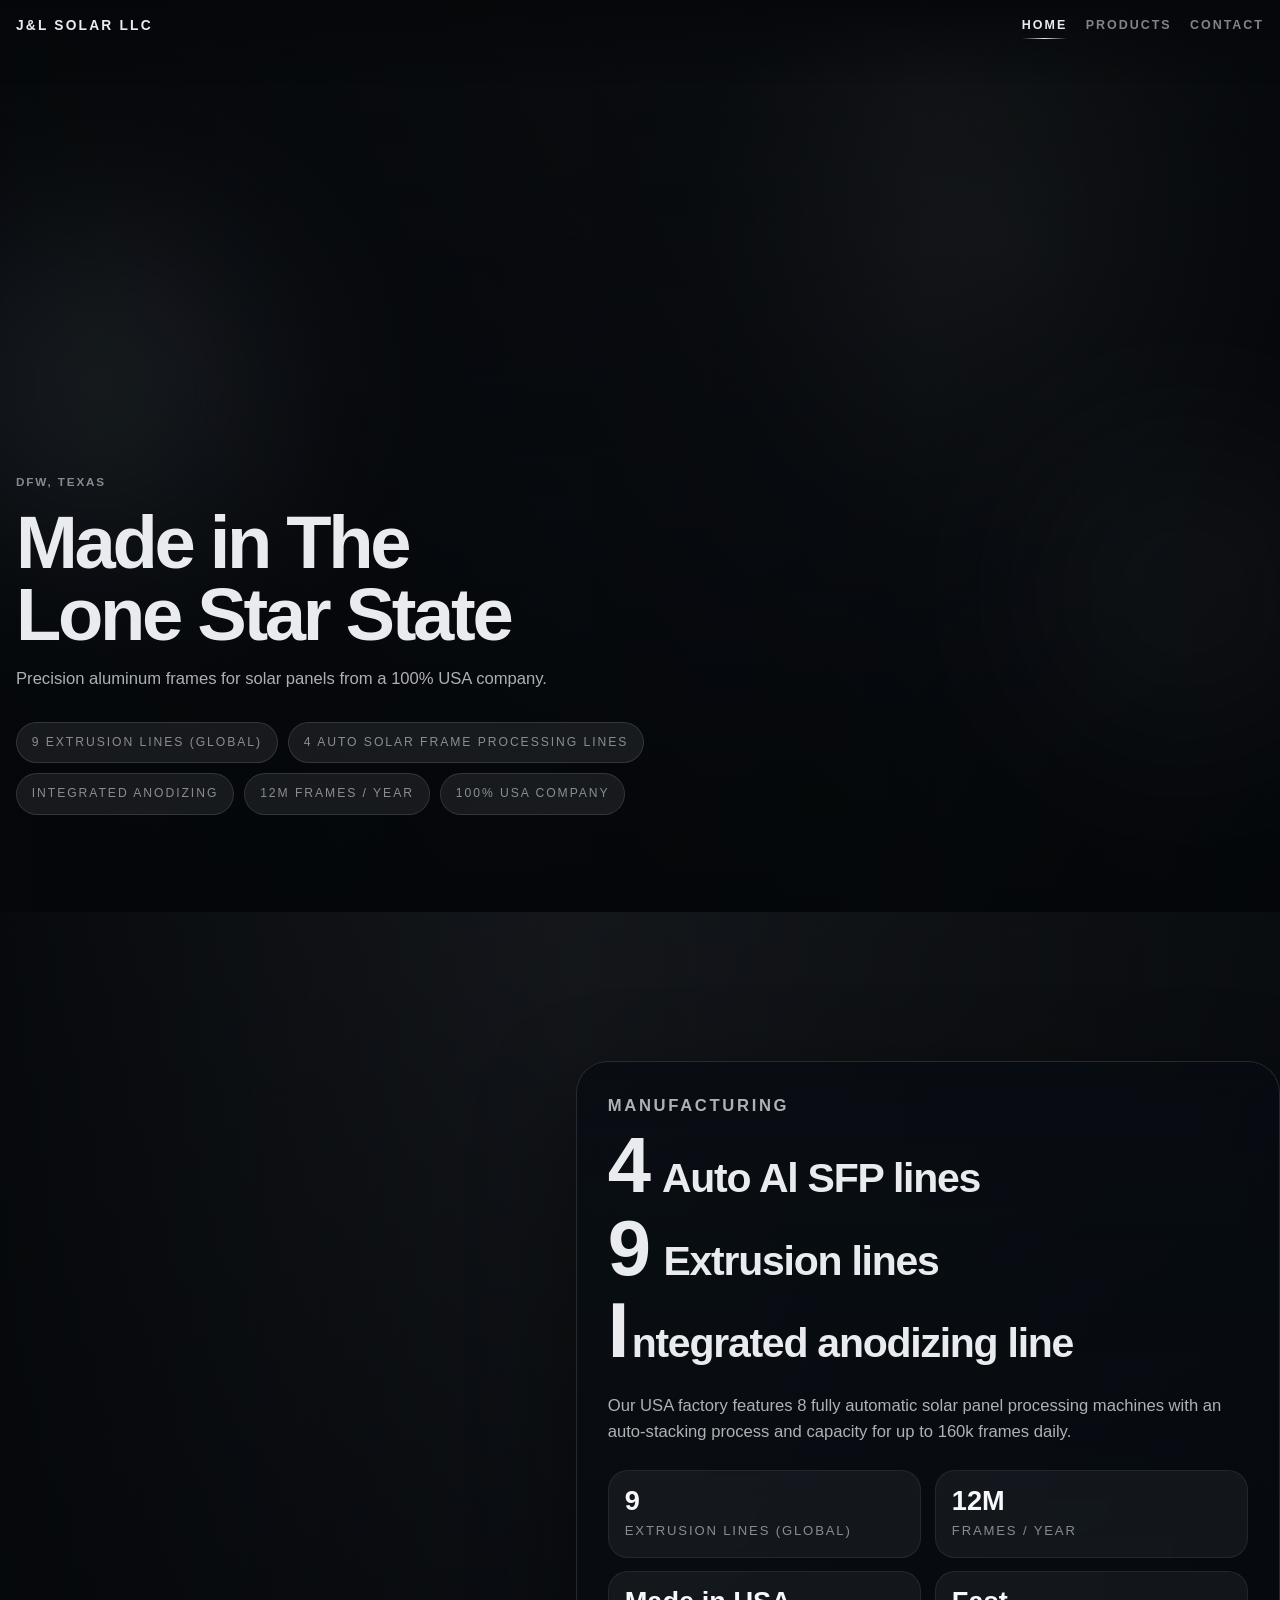
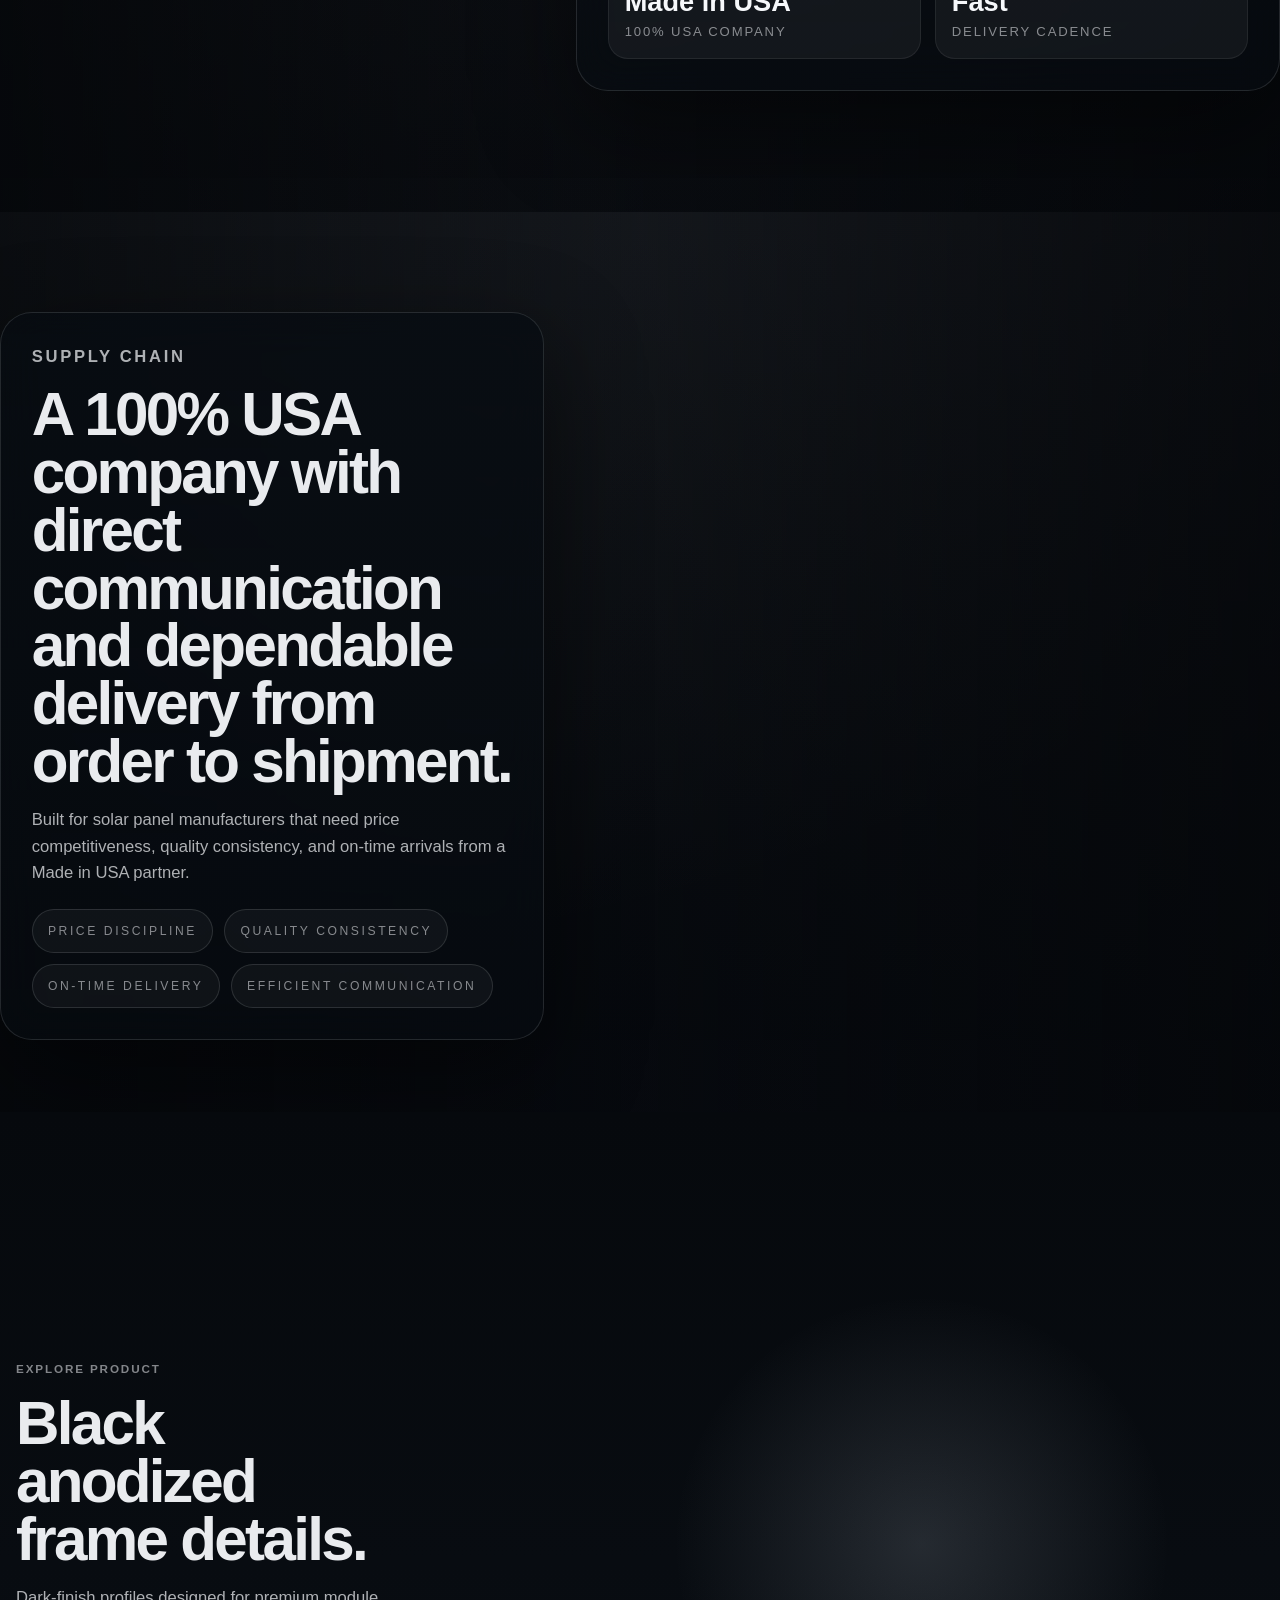
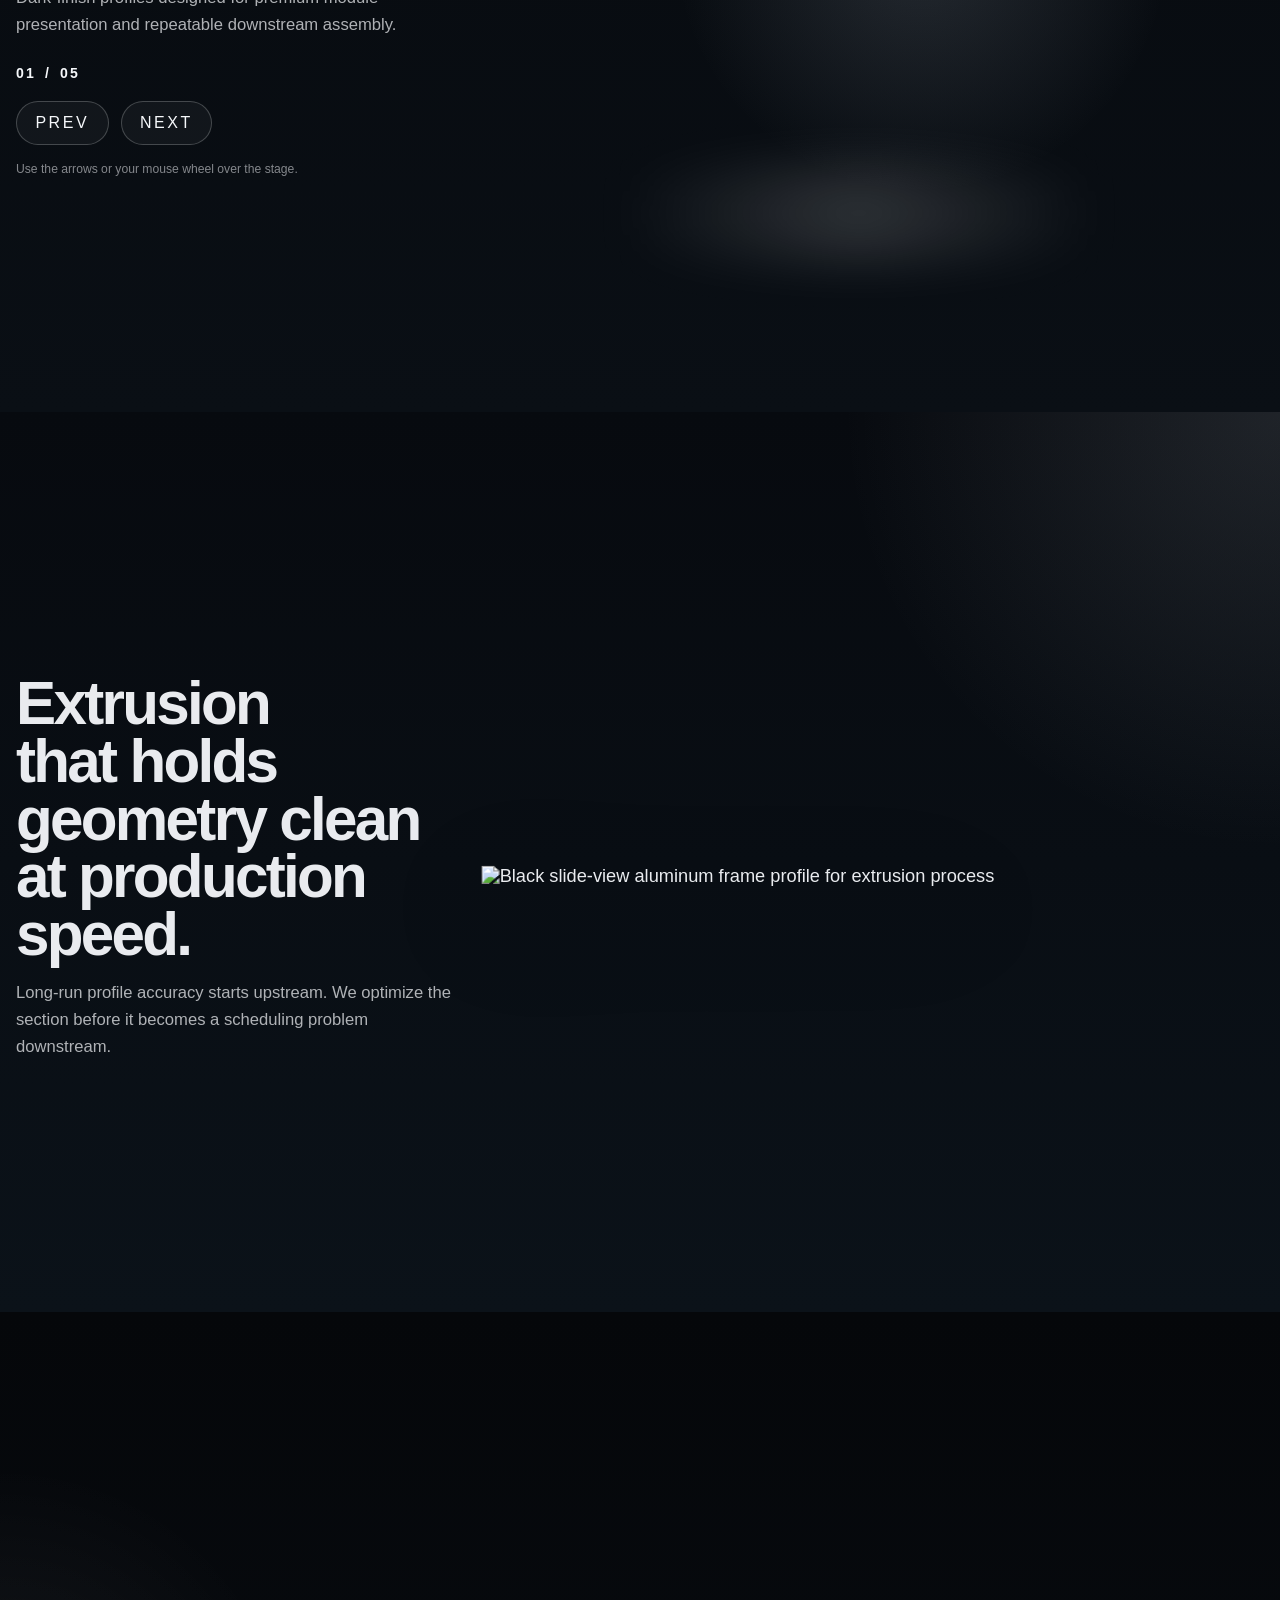
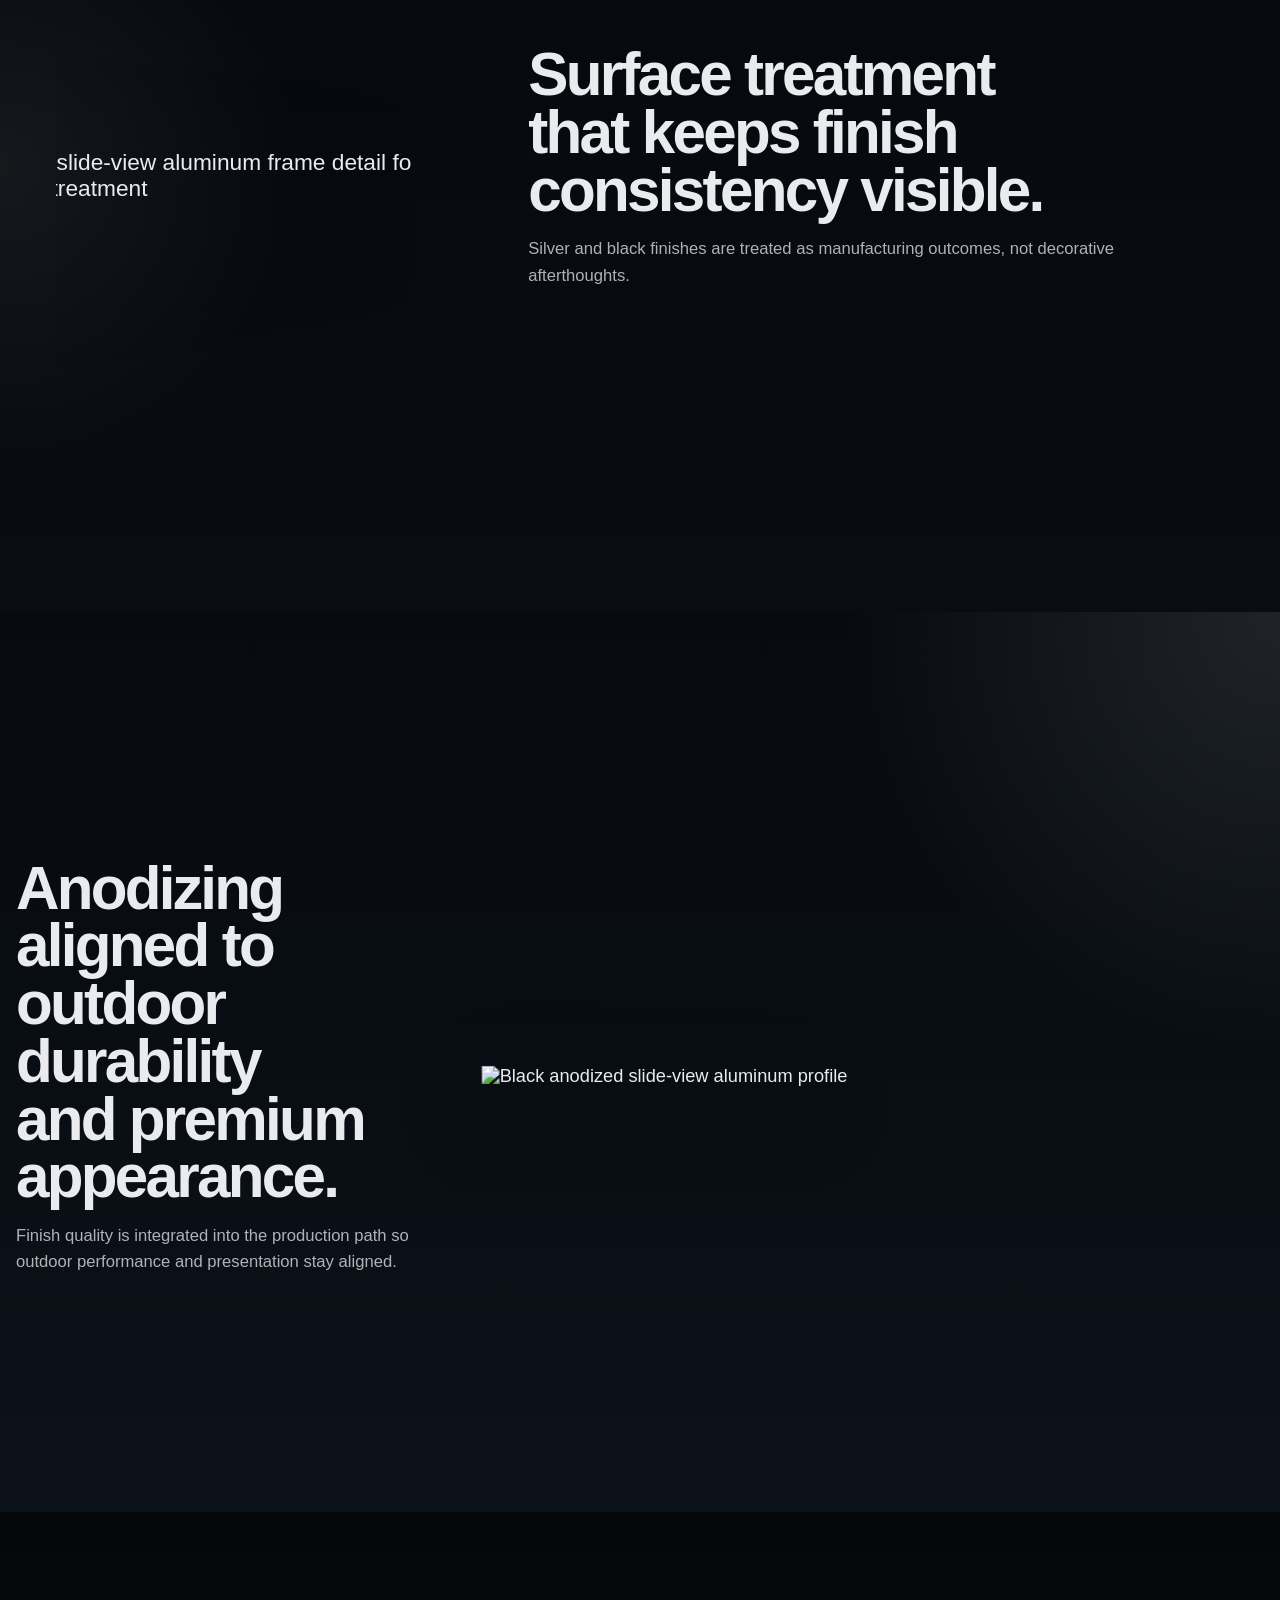
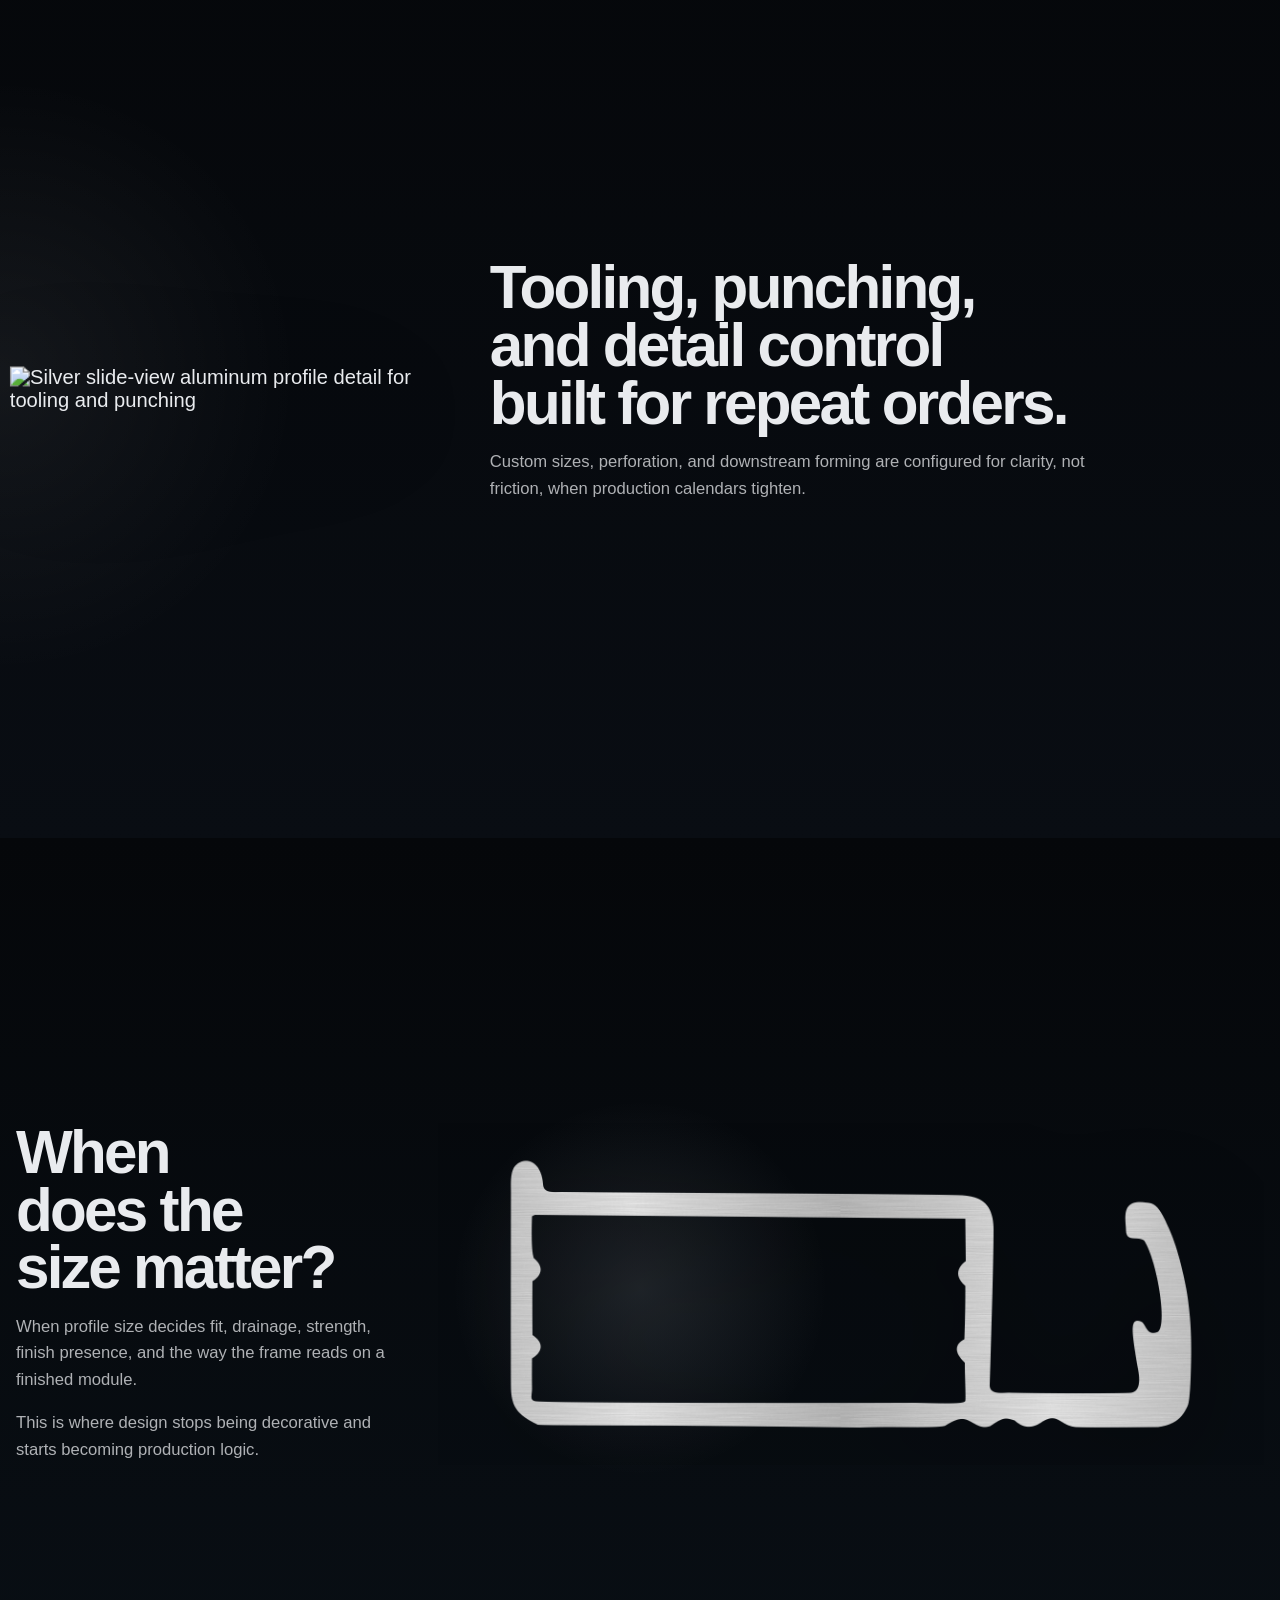
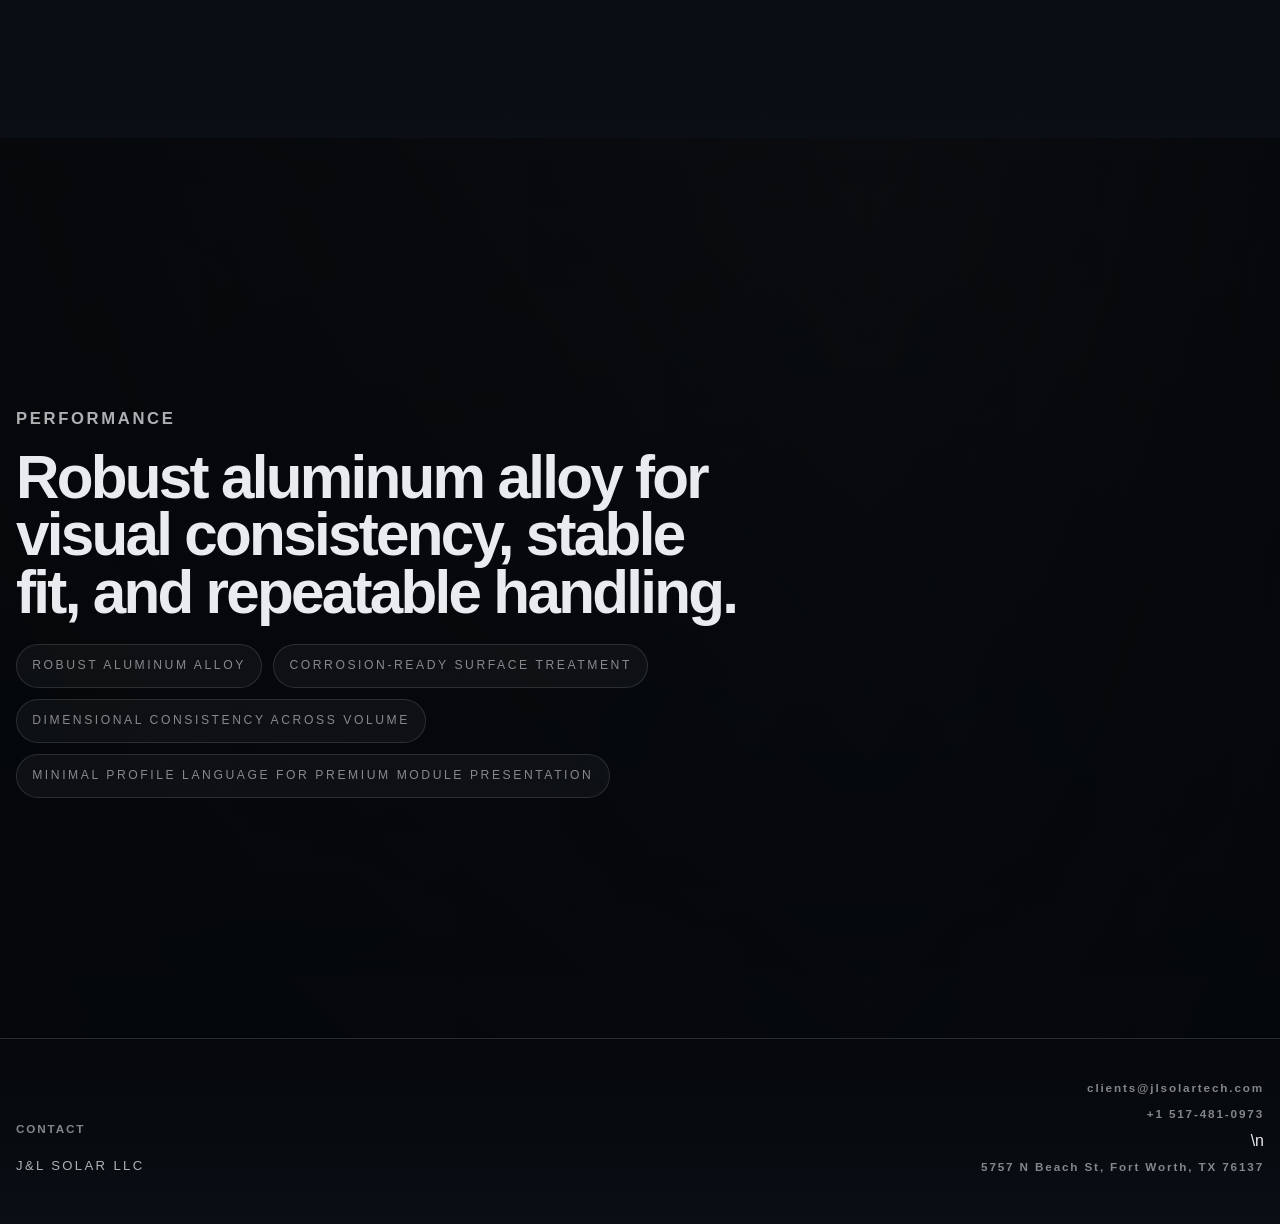
==== commit 510dba02: "Refresh mobile stylesheet immediately" ====
--- a/docs/index.html
+++ b/docs/index.html
@@ -8,7 +8,7 @@
   <script>document.documentElement.classList.add("js");</script>
   <link rel="icon" href="data:image/svg+xml,%3Csvg xmlns='http://www.w3.org/2000/svg' viewBox='0 0 64 64'%3E%3Cdefs%3E%3ClinearGradient id='g' x1='0' y1='0' x2='1' y2='1'%3E%3Cstop stop-color='%23f4f7fb'/%3E%3Cstop offset='1' stop-color='%236f7b88'/%3E%3C/linearGradient%3E%3C/defs%3E%3Crect width='64' height='64' rx='14' fill='%2306080c'/%3E%3Cpath d='M14 12h10v30h16v10H14zm36 0v40H38V42h12V12z' fill='url(%23g)'/%3E%3C/svg%3E">
   <link rel="preload" as="image" href="assets/factory/20260318184938_644_41.jpg">
-  <link rel="stylesheet" href="styles.css">
+  <link rel="stylesheet" href="styles.css?v=20260801">
 </head>
 <body class="page page-home">
   <header class="site-header">
--- a/docs/styles.css
+++ b/docs/styles.css
@@ -1502,3 +1502,93 @@
     overflow-wrap: anywhere;
   }
 }
+
+
+/* Mobile image containment */
+@media (max-width: 760px) {
+  .hero-layout,
+  .product-hero-layout,
+  .gallery-layout,
+  .split-layout,
+  .stage-grid,
+  .design-layout,
+  .performance-layout {
+    gap: 1.5rem;
+  }
+
+  .hero-copy,
+  .gallery-copy,
+  .feature-copy,
+  .design-copy,
+  .story-card {
+    position: relative;
+    z-index: 3;
+    width: 100%;
+    max-width: 100%;
+  }
+
+  .gallery-stage,
+  .media-shell,
+  .feature-media-shell,
+  .homepage-feature-shell,
+  .feature-media-tooling-shell,
+  .product-design-single-media,
+  .design-single-media {
+    position: relative;
+    z-index: 1;
+    width: 100%;
+    max-width: 100%;
+    overflow: hidden;
+    isolation: isolate;
+  }
+
+  .homepage-feature-shell,
+  .feature-media-tooling-shell,
+  .feature-media-surface-shell,
+  .product-design-single-media,
+  .design-single-media {
+    min-height: clamp(17rem, 68vw, 23rem);
+  }
+
+  .homepage-feature-shell .homepage-feature-image,
+  .feature-media-tooling-shell .feature-media-tooling-image,
+  .feature-media-surface-shell .feature-media-surface-image,
+  .product-design-single-image,
+  .design-single-media .design-emphasis-image {
+    width: 100%;
+    max-width: 100%;
+    height: clamp(17rem, 68vw, 23rem);
+    max-height: 100%;
+    margin: 0;
+    object-fit: contain;
+    object-position: center;
+    transform: none;
+  }
+
+  .homepage-feature-shell:hover .homepage-feature-image,
+  .homepage-feature-shell:focus-within .homepage-feature-image,
+  .feature-media-tooling-shell:hover .feature-media-tooling-image,
+  .feature-media-tooling-shell:focus-within .feature-media-tooling-image,
+  .feature-media-surface-shell:hover .feature-media-surface-image,
+  .feature-media-surface-shell:focus-within .feature-media-surface-image,
+  .product-design-single-media:hover .product-design-single-image,
+  .product-design-single-media:focus-within .product-design-single-image,
+  .design-single-media:hover .design-emphasis-image,
+  .design-single-media:focus-within .design-emphasis-image {
+    transform: none;
+  }
+
+  .split-layout-reverse > :first-child,
+  .split-layout-reverse > :last-child {
+    order: initial;
+  }
+
+  .feature-copy-surface {
+    margin-left: 0;
+  }
+
+  .footer-links-home a {
+    max-width: 100%;
+    overflow-wrap: anywhere;
+  }
+}
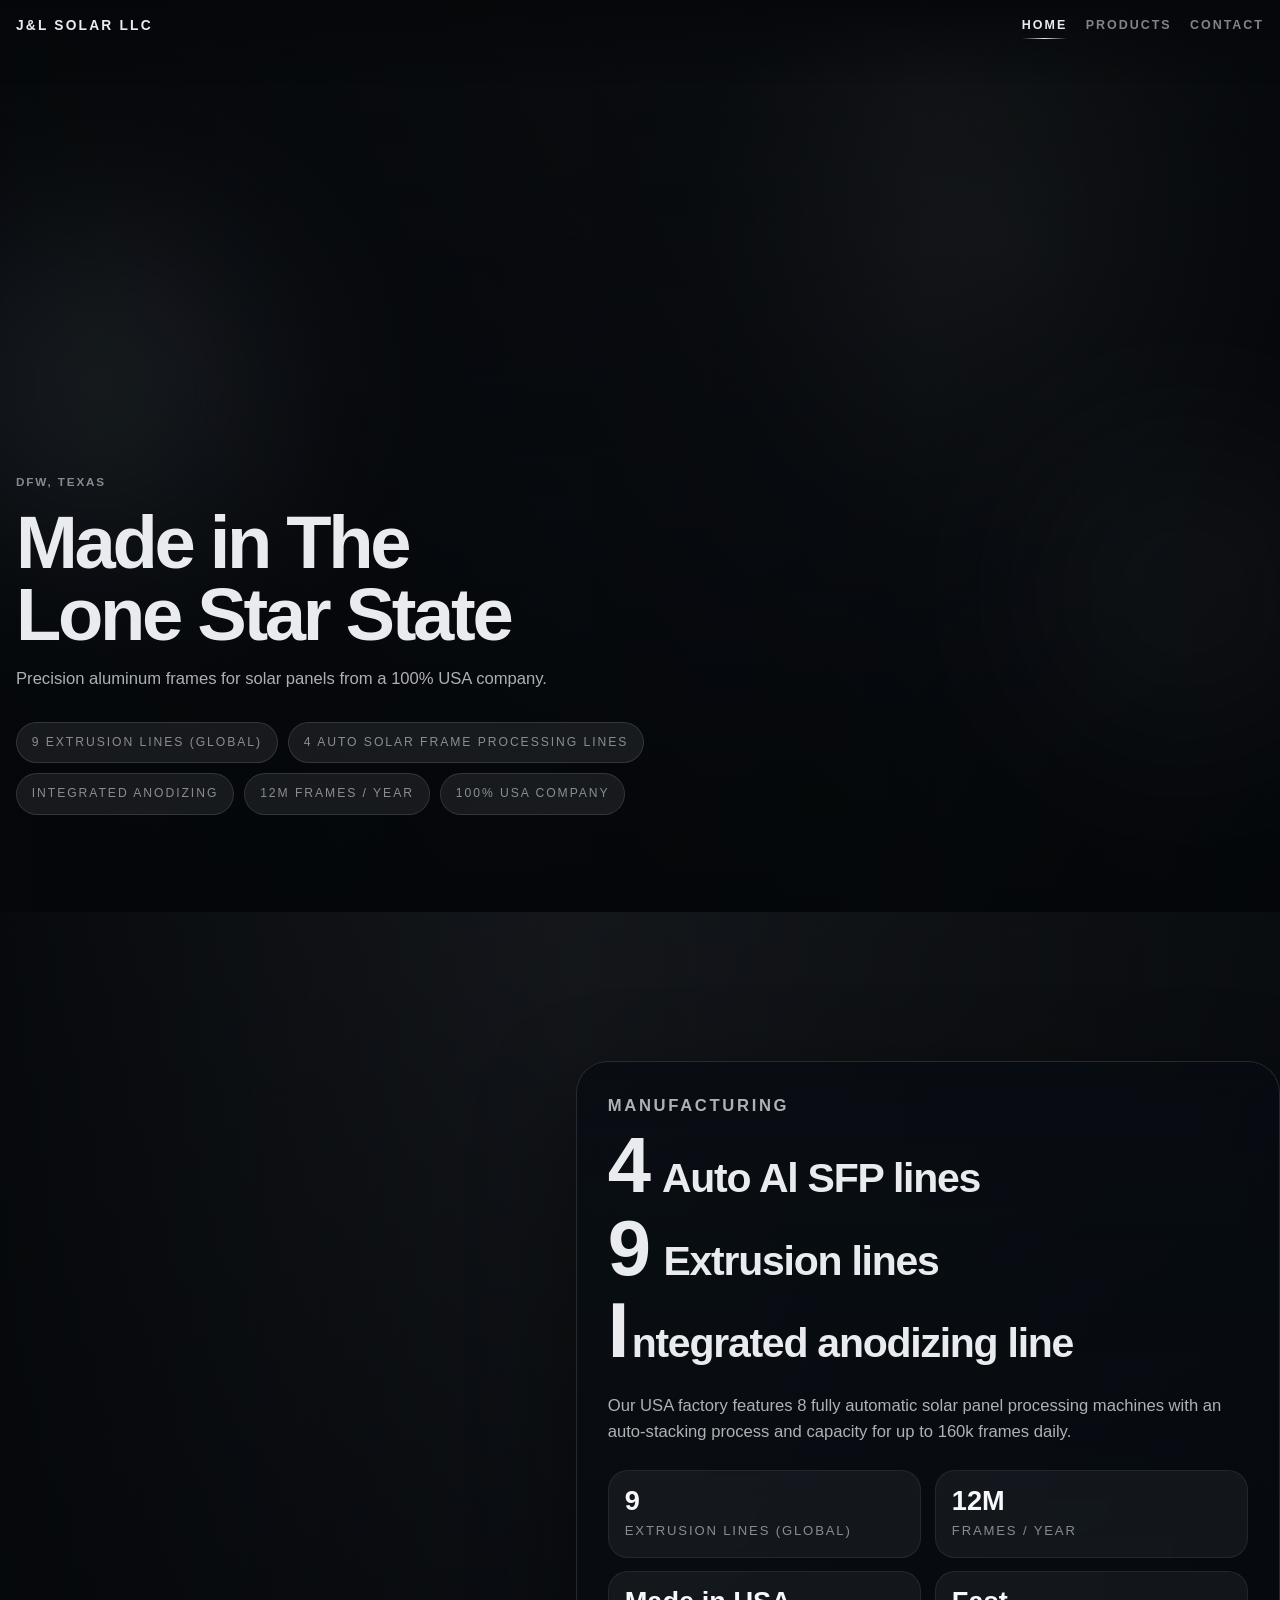
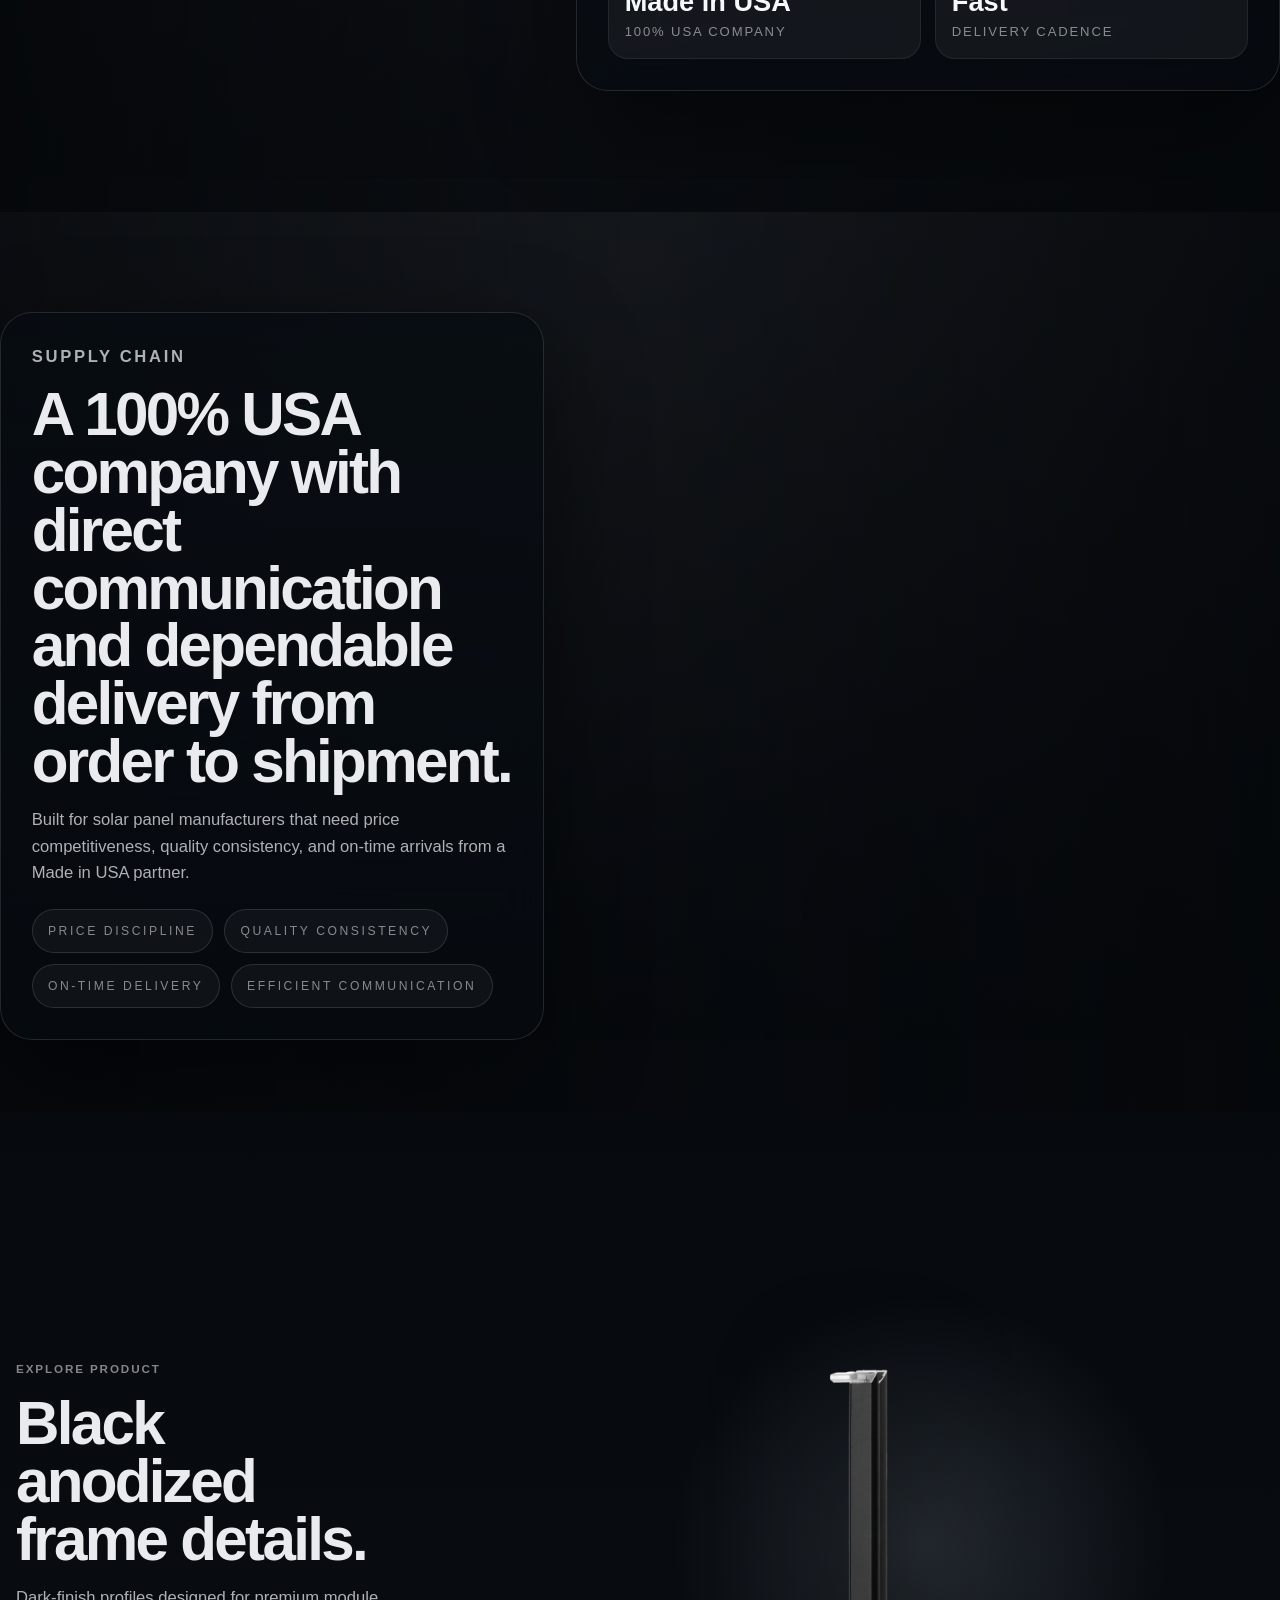
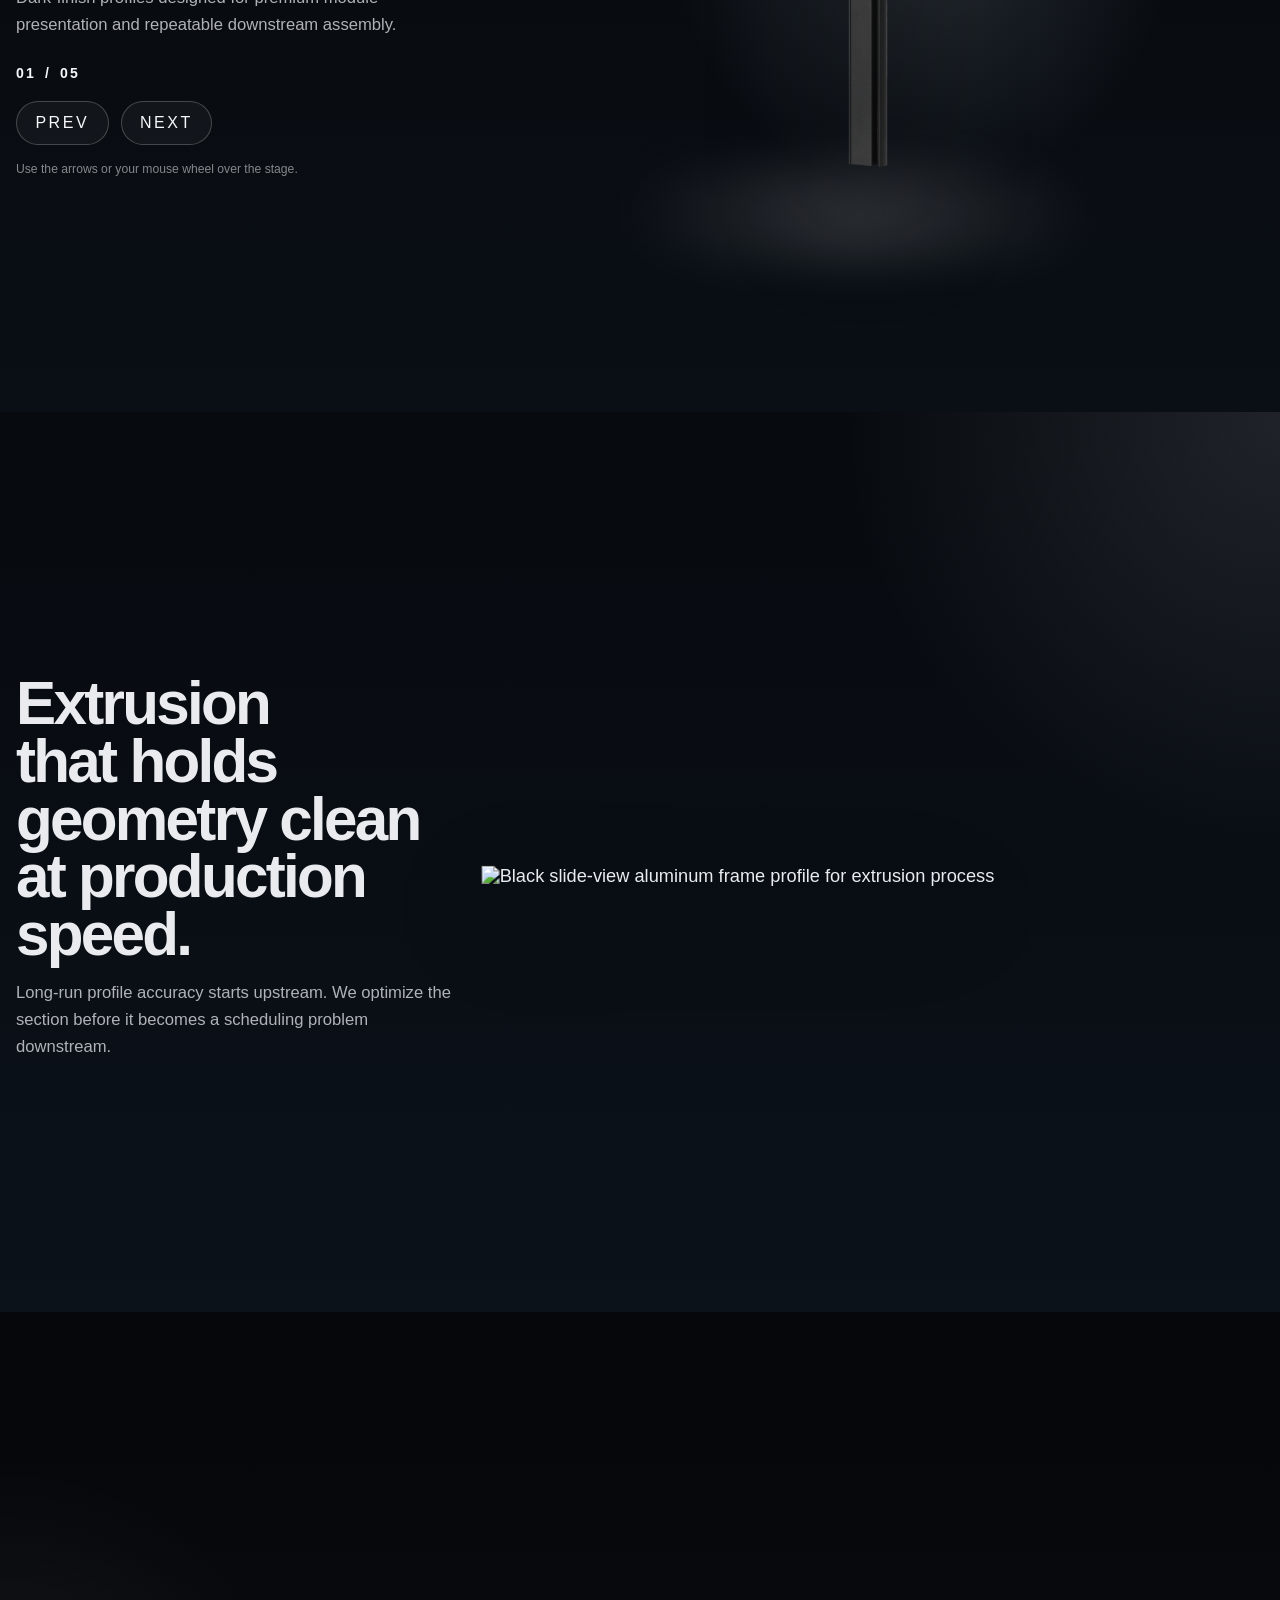
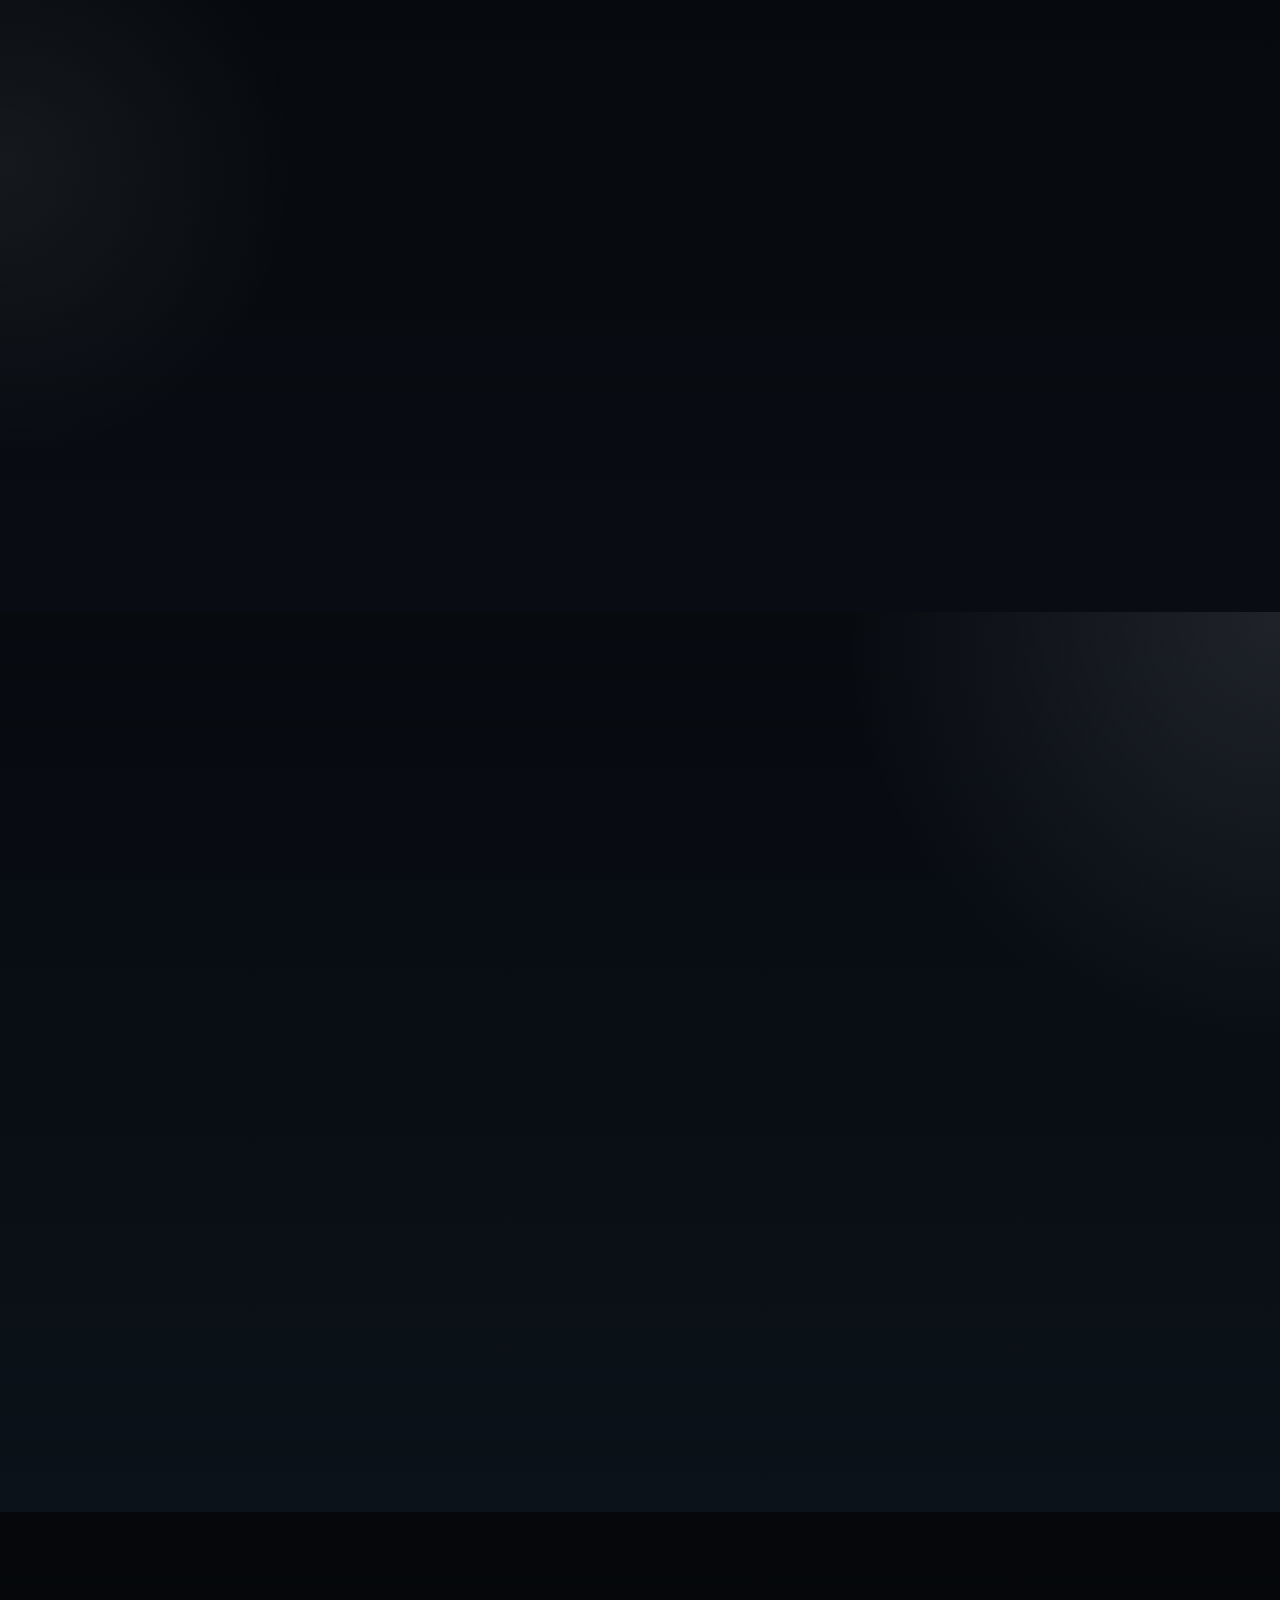
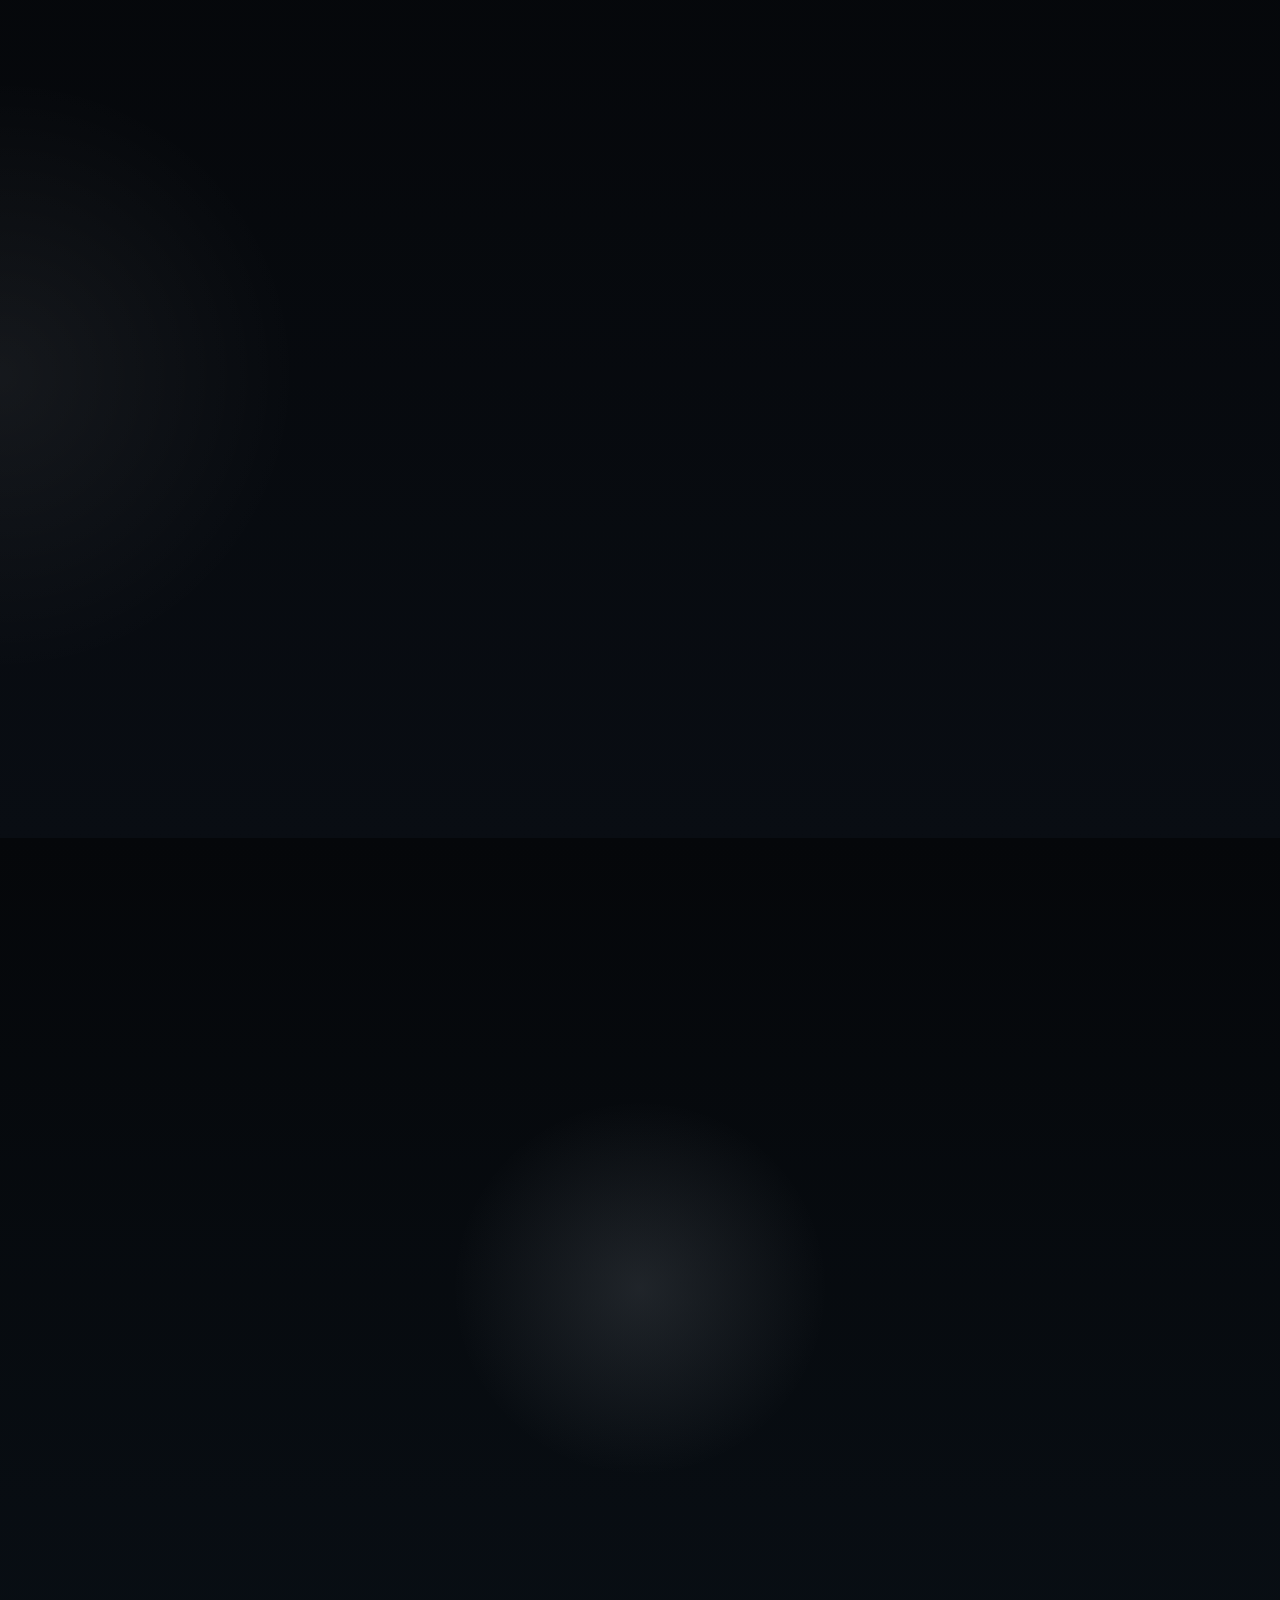
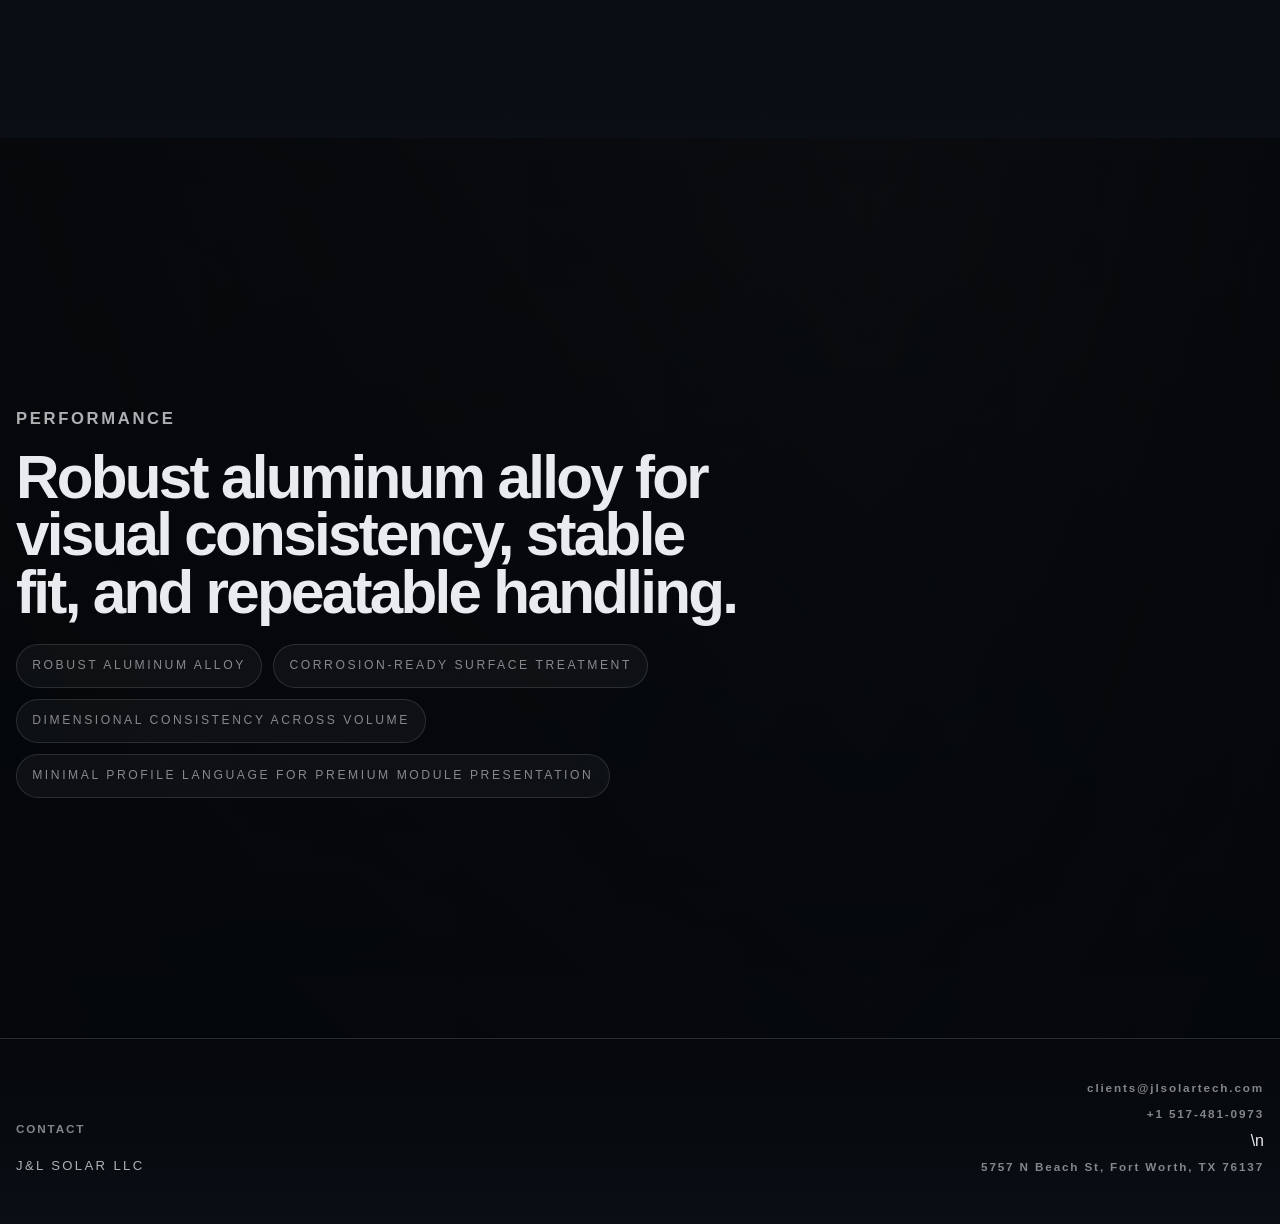
==== commit d9192190: "Remove footer escape text and strengthen mobile refresh" ====
--- a/docs/index.html
+++ b/docs/index.html
@@ -8,7 +8,7 @@
   <script>document.documentElement.classList.add("js");</script>
   <link rel="icon" href="data:image/svg+xml,%3Csvg xmlns='http://www.w3.org/2000/svg' viewBox='0 0 64 64'%3E%3Cdefs%3E%3ClinearGradient id='g' x1='0' y1='0' x2='1' y2='1'%3E%3Cstop stop-color='%23f4f7fb'/%3E%3Cstop offset='1' stop-color='%236f7b88'/%3E%3C/linearGradient%3E%3C/defs%3E%3Crect width='64' height='64' rx='14' fill='%2306080c'/%3E%3Cpath d='M14 12h10v30h16v10H14zm36 0v40H38V42h12V12z' fill='url(%23g)'/%3E%3C/svg%3E">
   <link rel="preload" as="image" href="assets/factory/20260318184938_644_41.jpg">
-  <link rel="stylesheet" href="styles.css?v=20260801">
+  <link rel="stylesheet" href="styles.css?v=20260801-2">
 </head>
 <body class="page page-home">
   <header class="site-header">
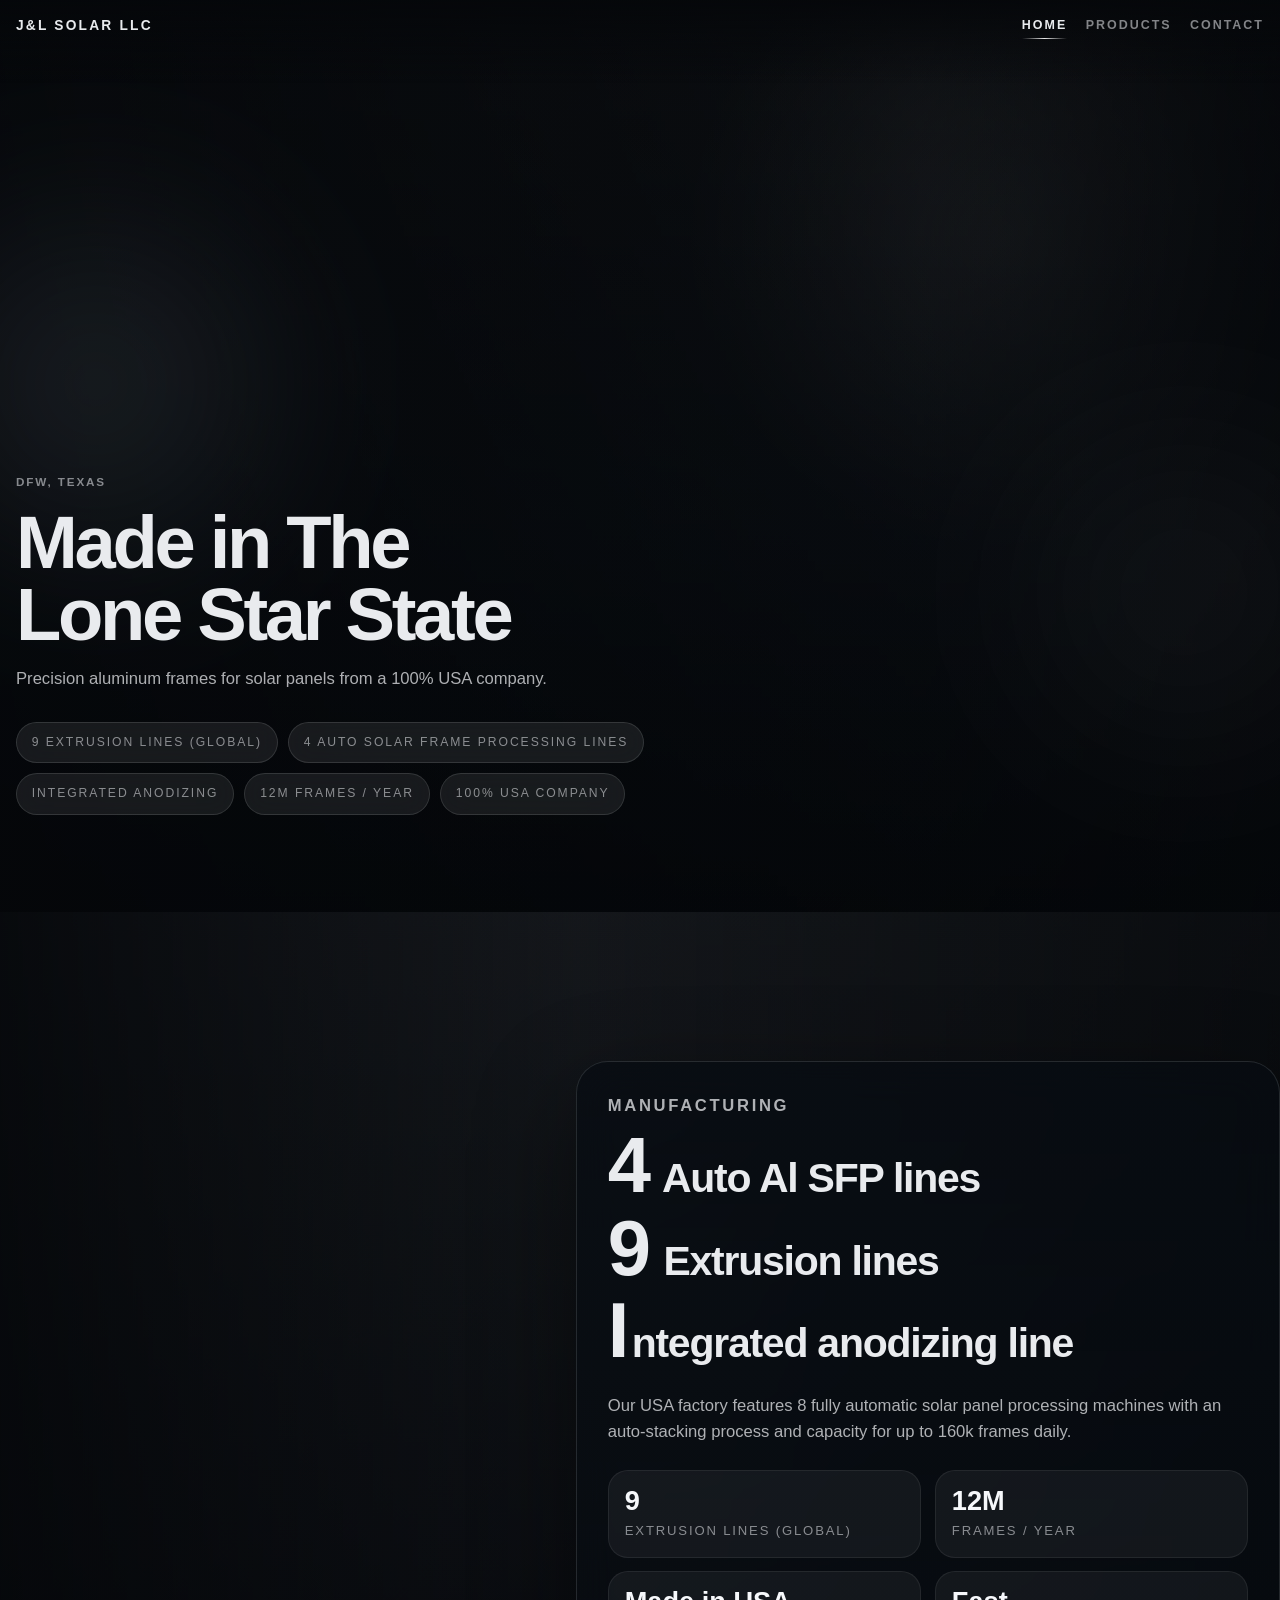
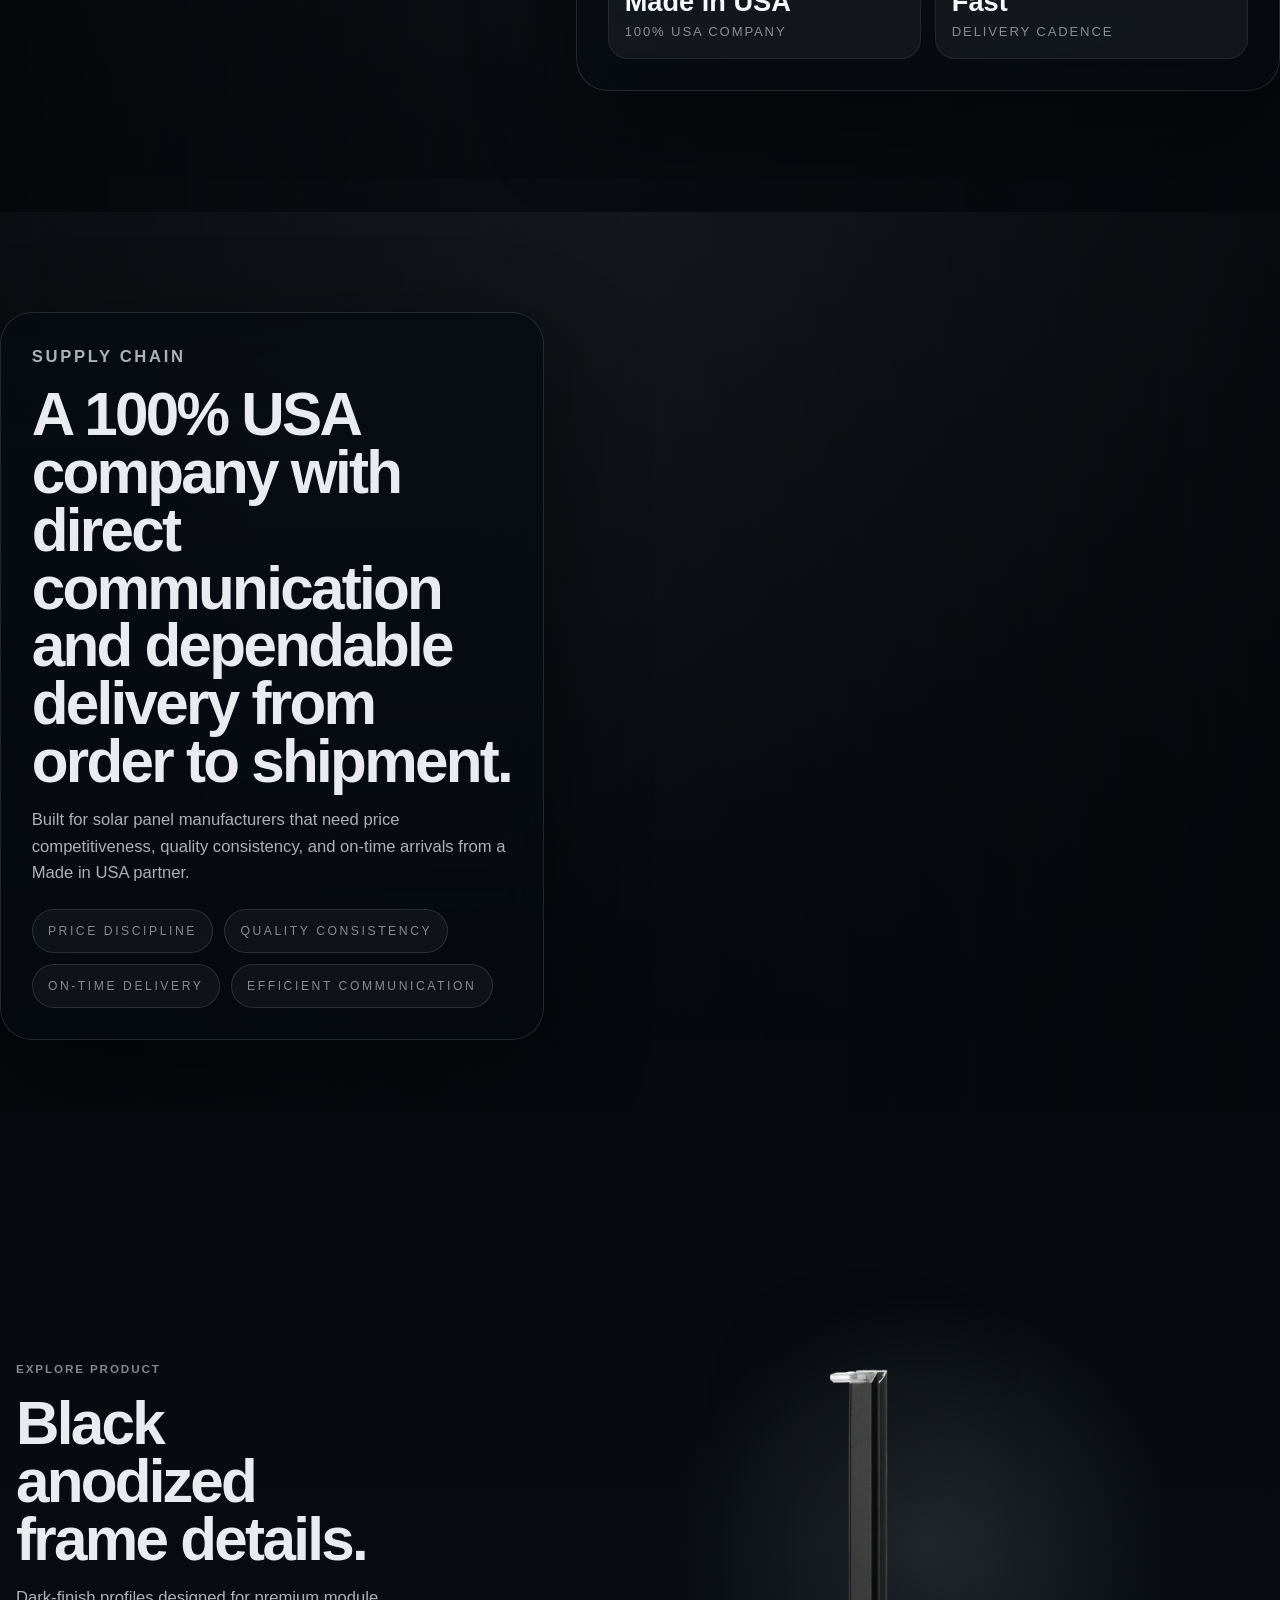
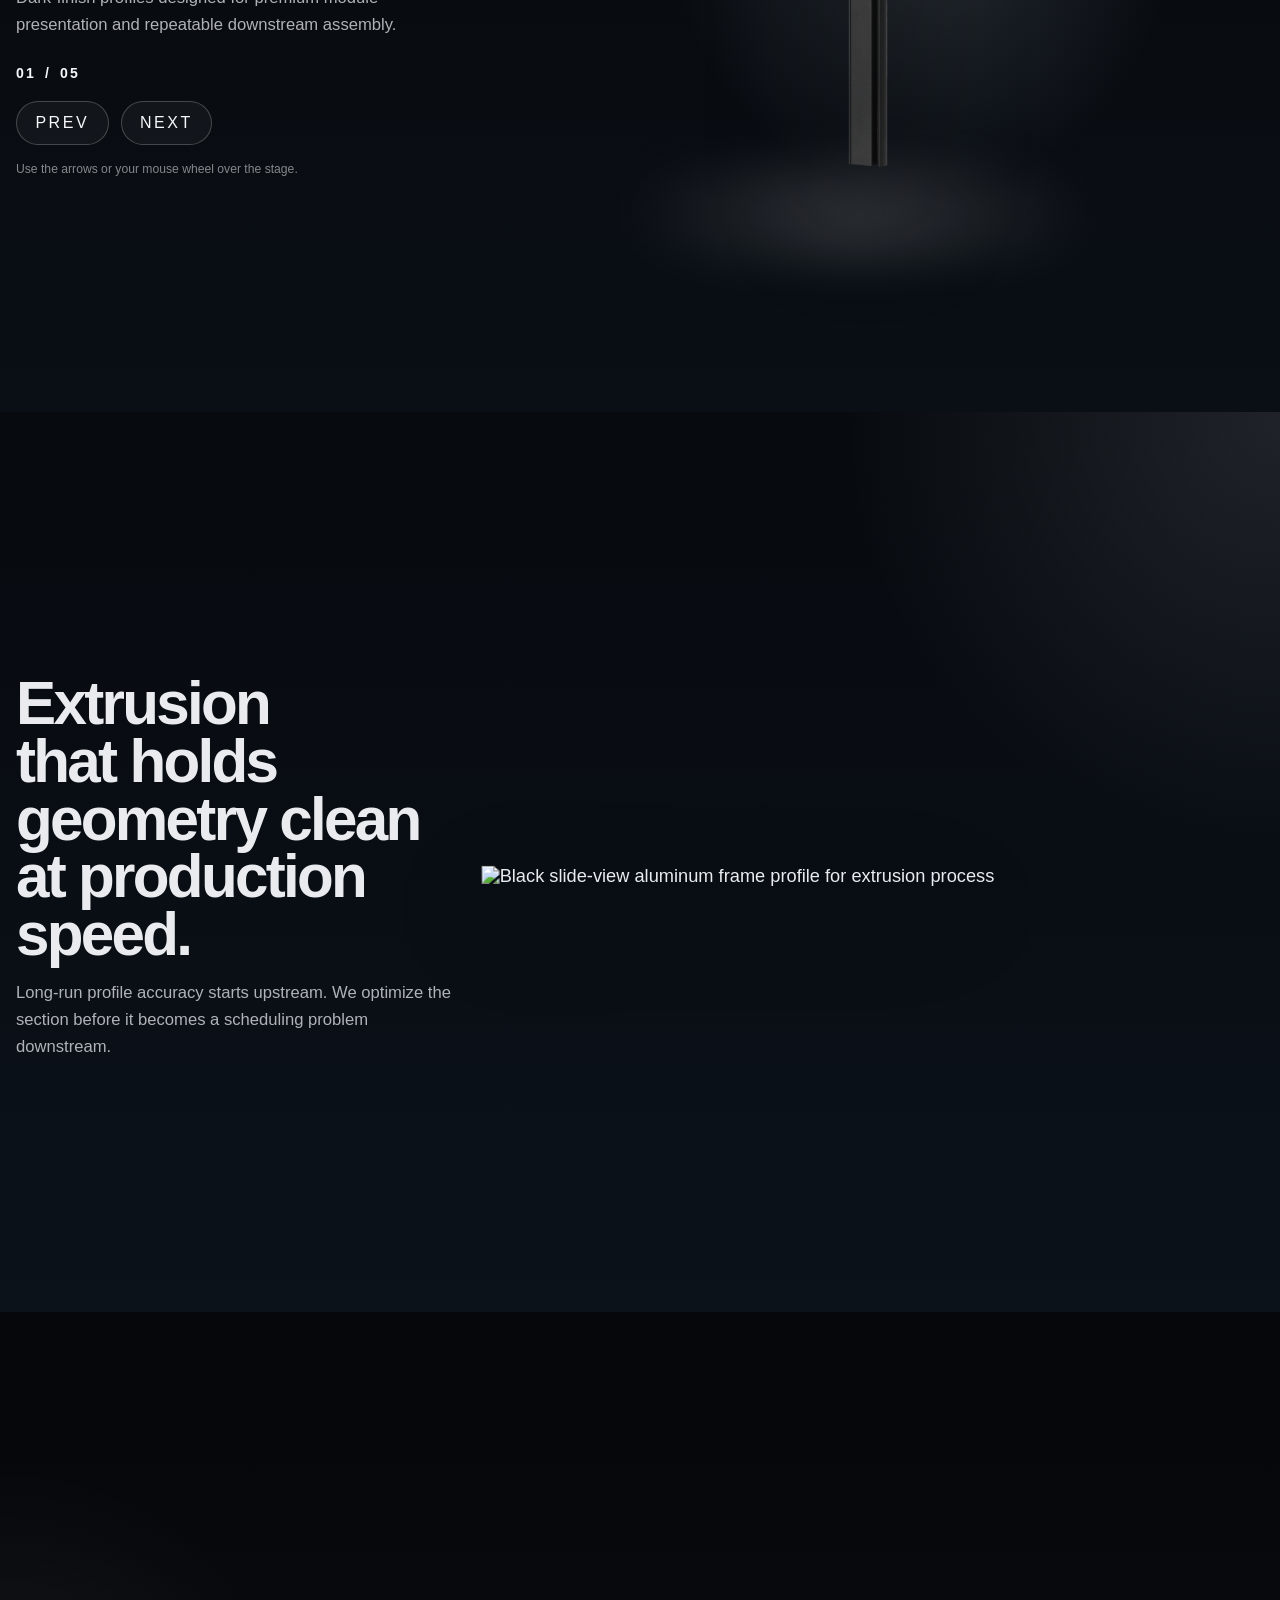
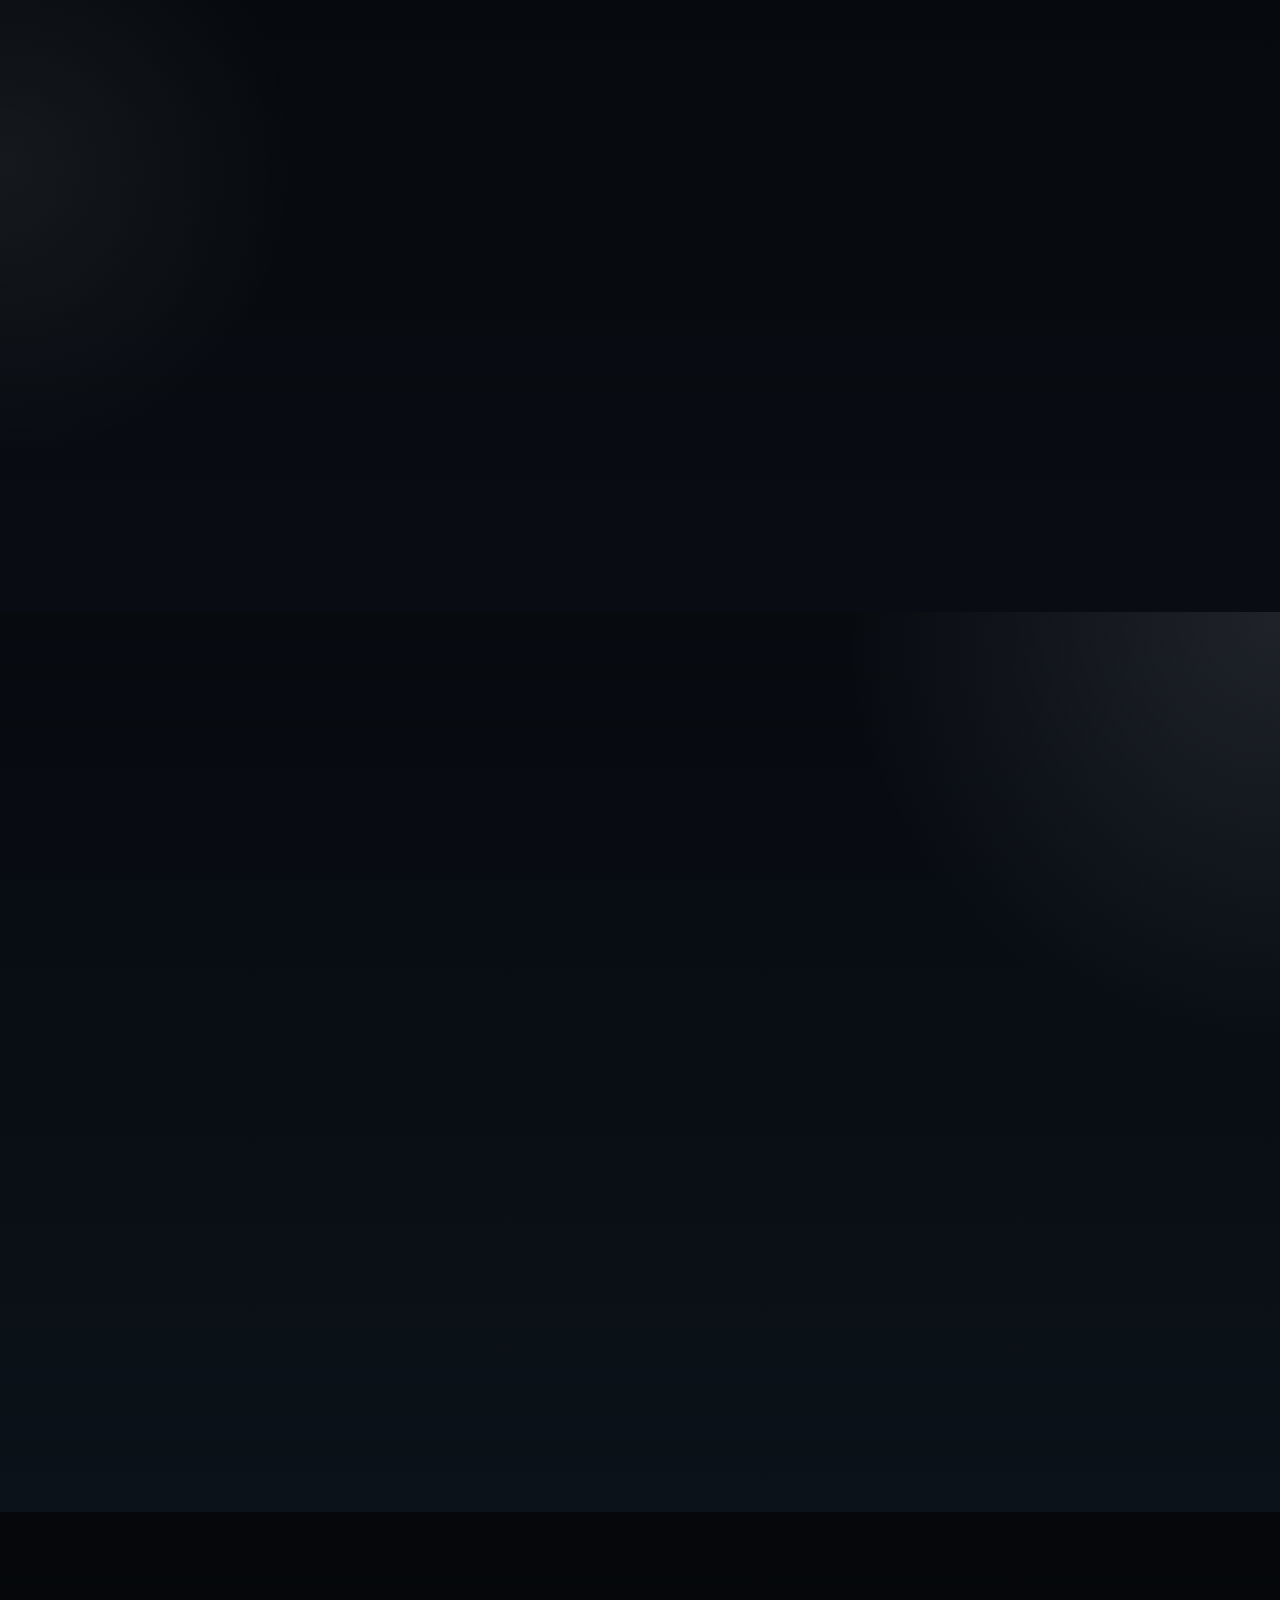
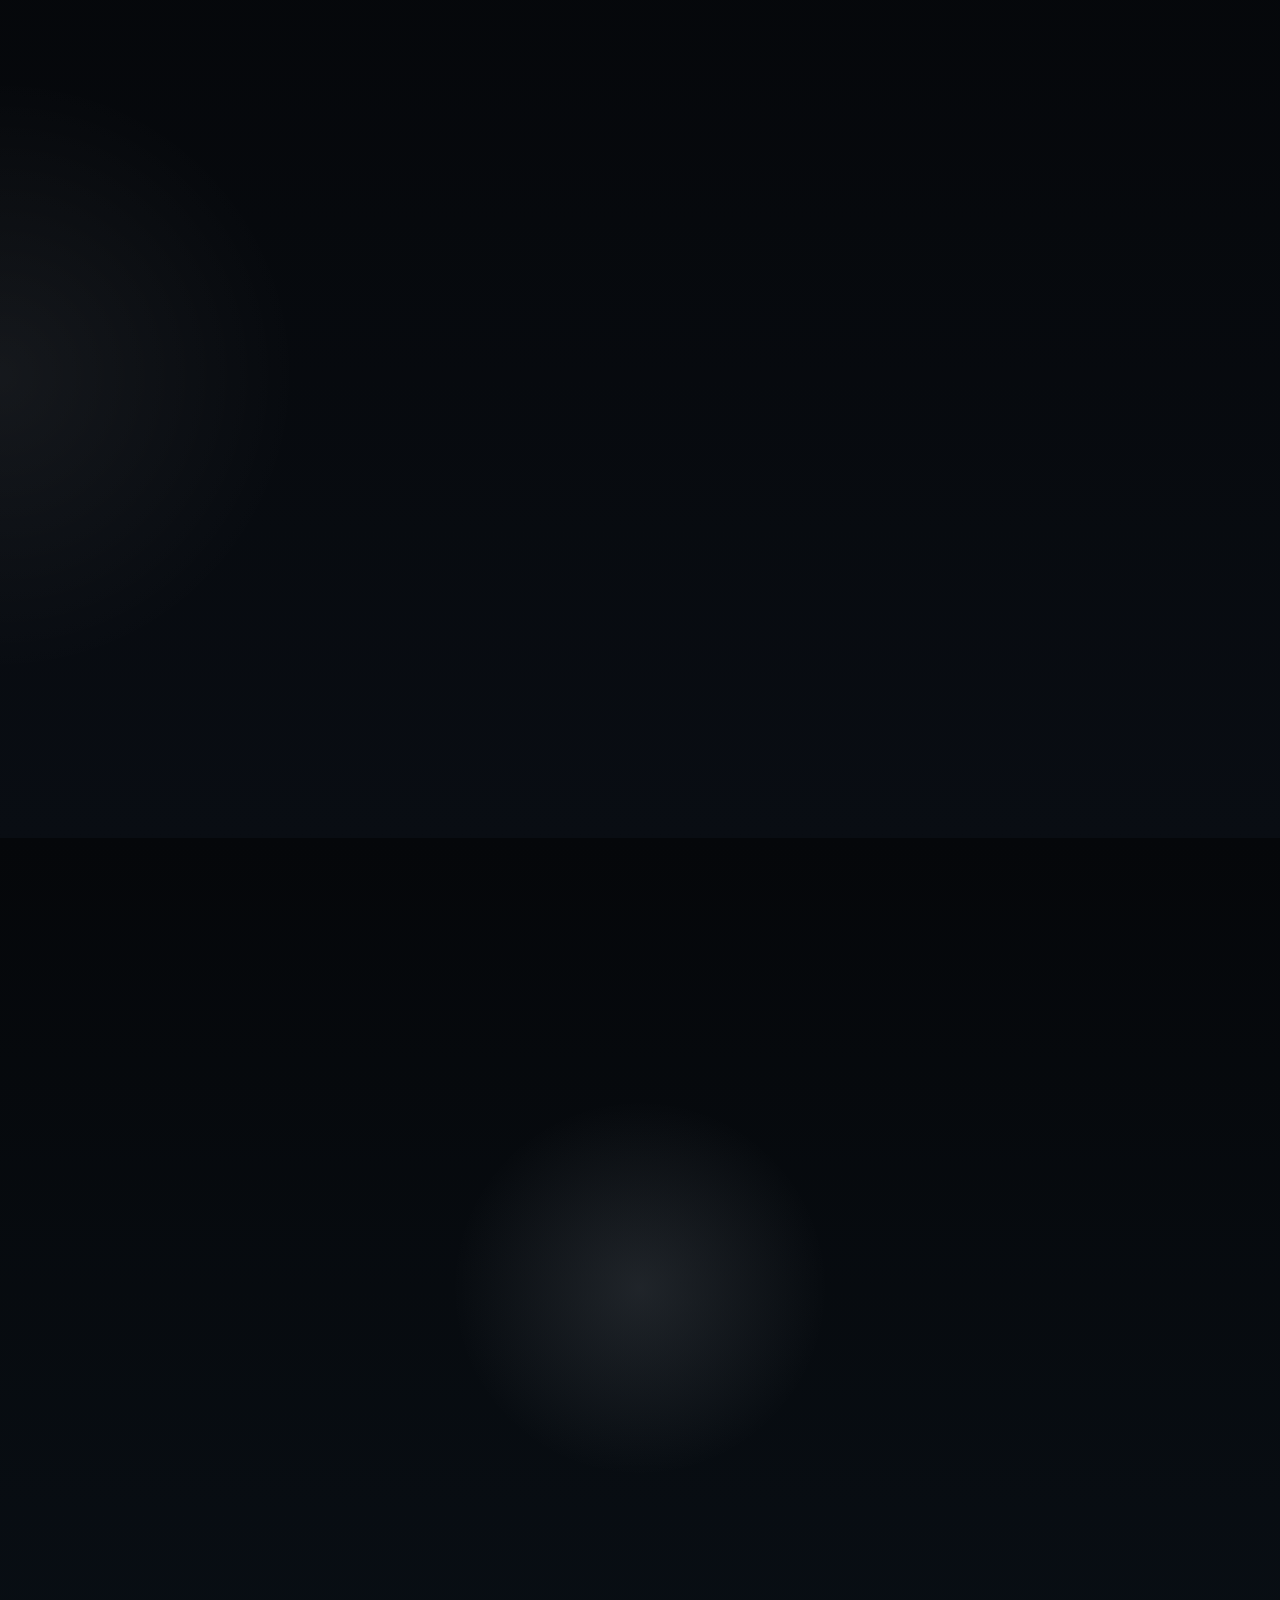
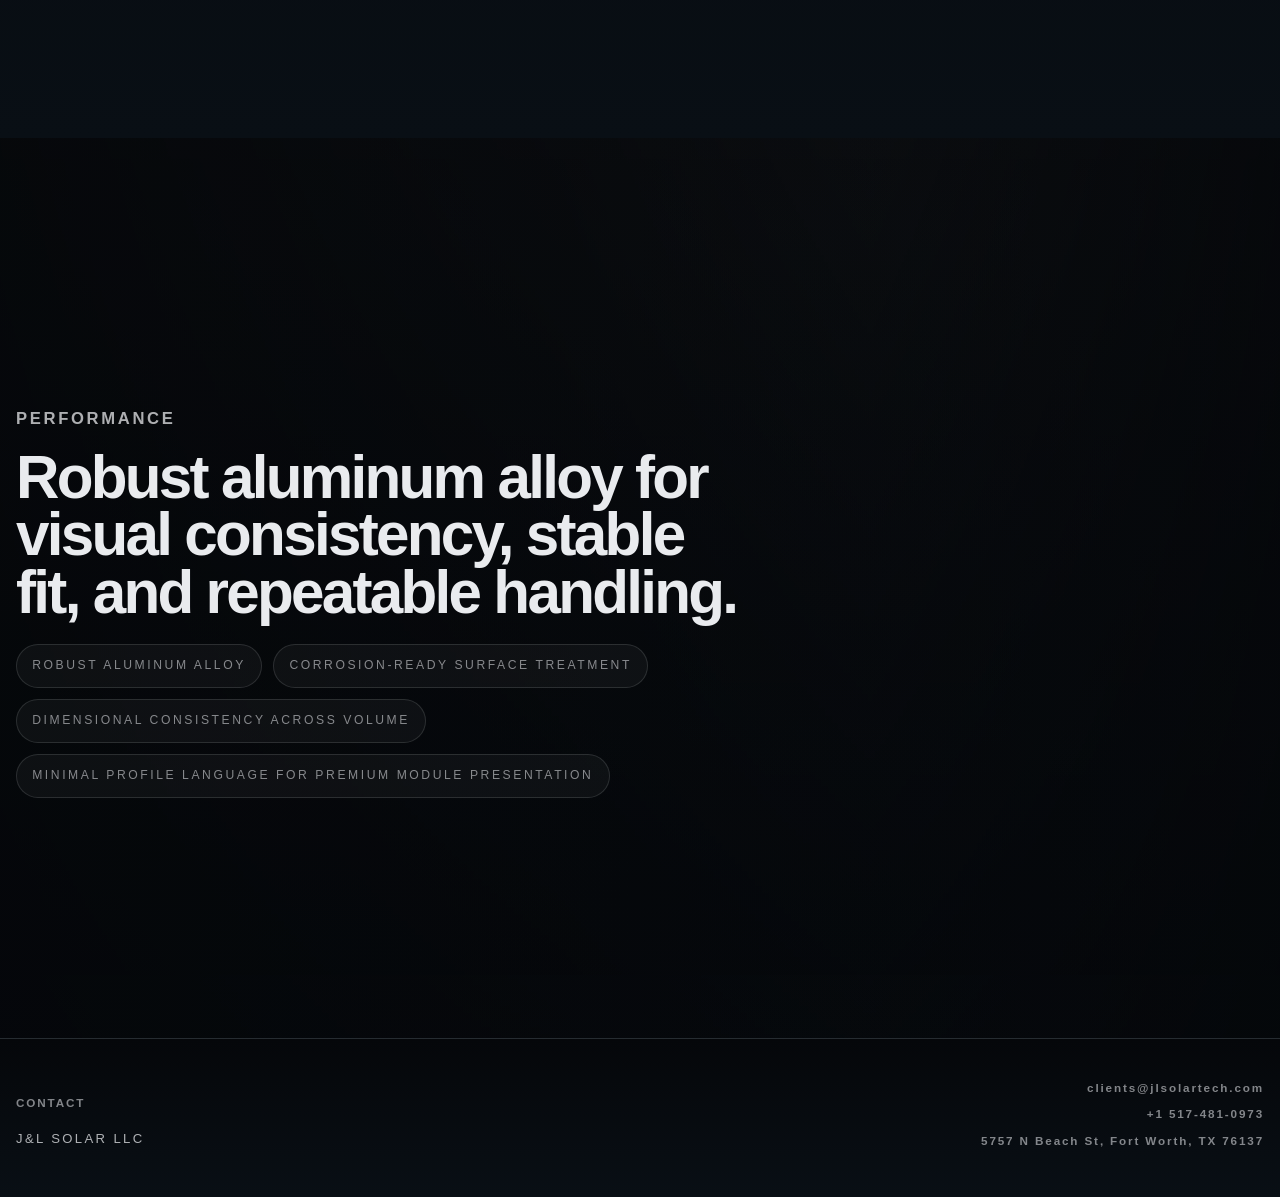
==== commit 457baa07: "Remove visible footer escape sequence" ====
--- a/docs/index.html
+++ b/docs/index.html
@@ -232,7 +232,8 @@
       </div>
       <div class="footer-links footer-links-home">
         <a href="mailto:clients@jlsolartech.com">clients@jlsolartech.com</a>
-        <a href="tel:+15174810973">+1 517-481-0973</a>\n        <a href="https://www.google.com/maps/search/?api=1&amp;query=5757+N+Beach+St+Fort+Worth+TX+76137">5757 N Beach St, Fort Worth, TX 76137</a>
+        <a href="tel:+15174810973">+1 517-481-0973</a>
+        <a href="https://www.google.com/maps/search/?api=1&amp;query=5757+N+Beach+St+Fort+Worth+TX+76137">5757 N Beach St, Fort Worth, TX 76137</a>
       </div>
     </div>
   </footer>
--- a/docs/styles.css
+++ b/docs/styles.css
@@ -1592,3 +1592,46 @@
     overflow-wrap: anywhere;
   }
 }
+
+
+/* Mobile stacking safeguard */
+@media (max-width: 760px) {
+  .scene {
+    isolation: isolate;
+  }
+
+  .photo-fill,
+  .scene-glow,
+  .hero-aura {
+    z-index: 0;
+  }
+
+  .scene-scrim {
+    z-index: 1;
+  }
+
+  .scene-inner {
+    z-index: 3;
+  }
+
+  .hero-copy,
+  .gallery-copy,
+  .feature-copy,
+  .design-copy,
+  .story-card,
+  .contact-simple-copy {
+    position: relative;
+    z-index: 20 !important;
+    transform: translateZ(0);
+  }
+
+  .gallery-stage,
+  .media-shell,
+  .stage-cards,
+  .design-cluster,
+  .performance-visual {
+    position: relative;
+    z-index: 1 !important;
+    contain: paint;
+  }
+}
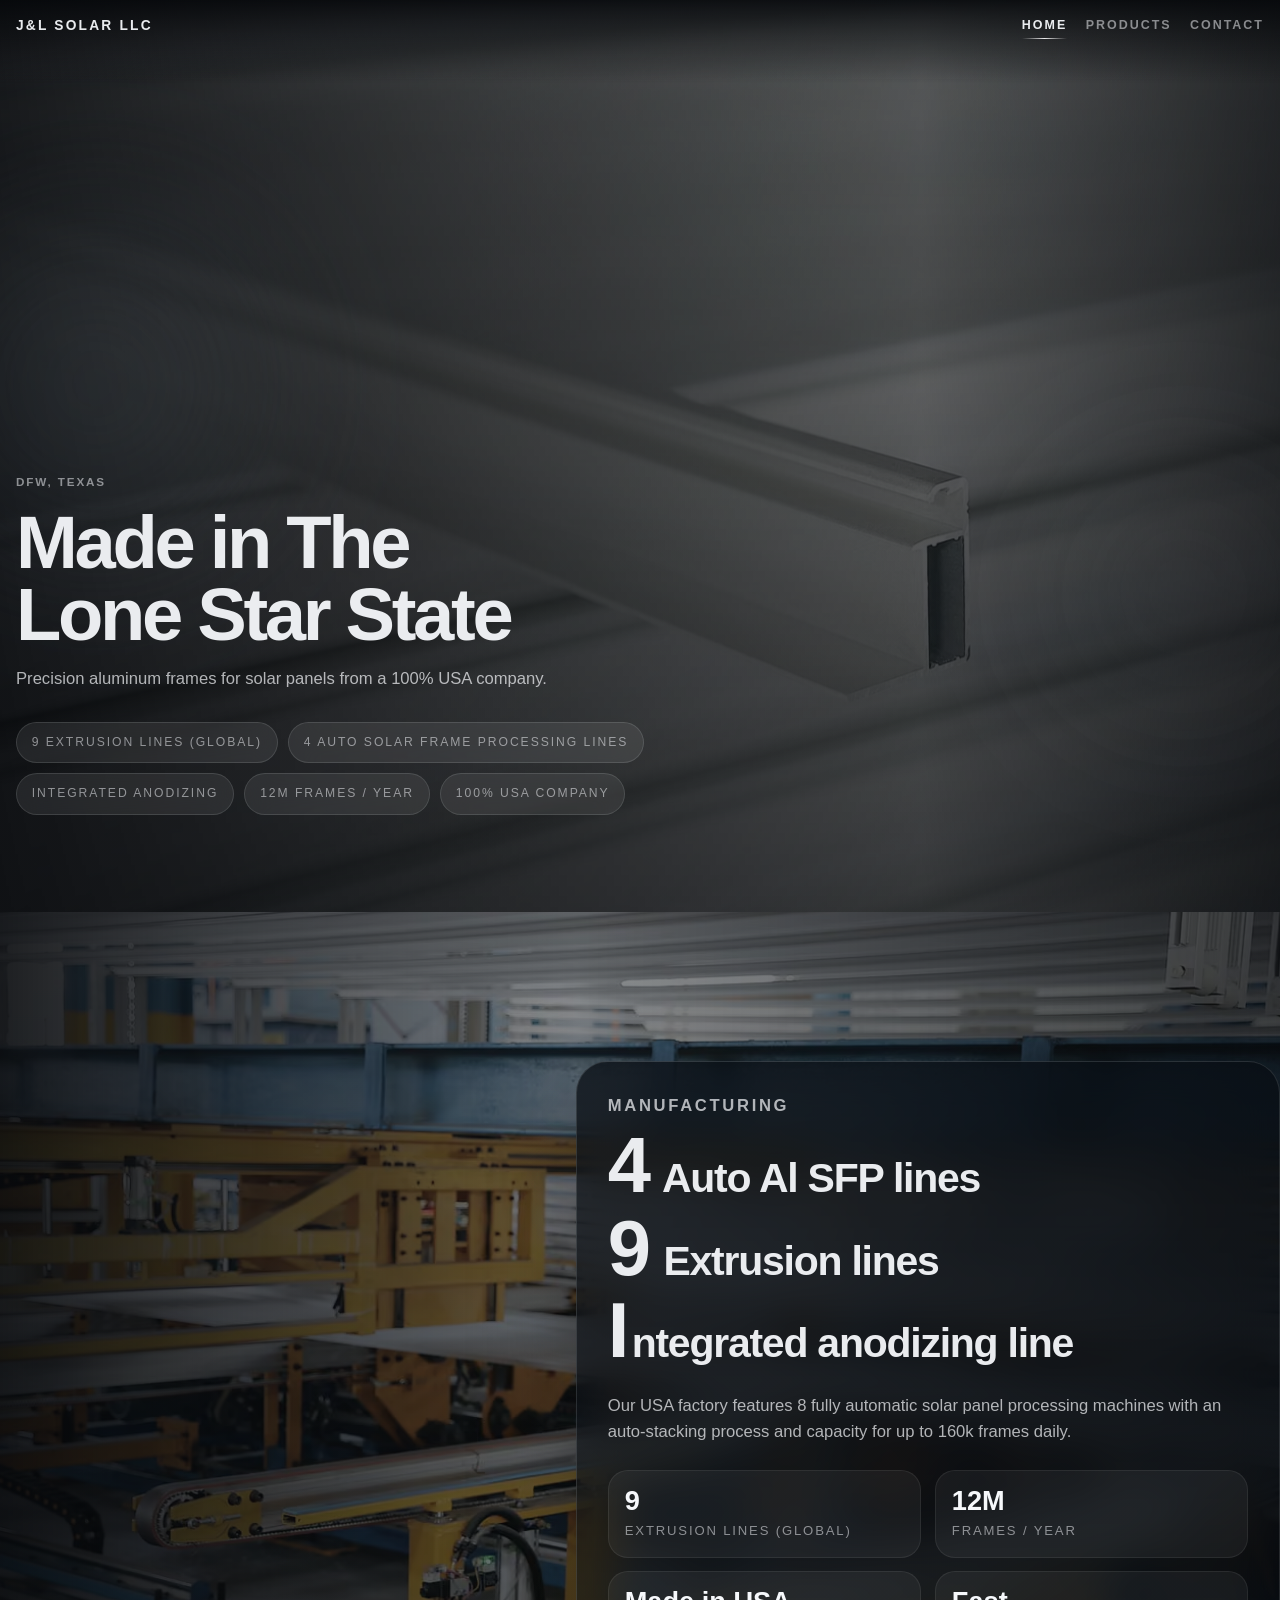
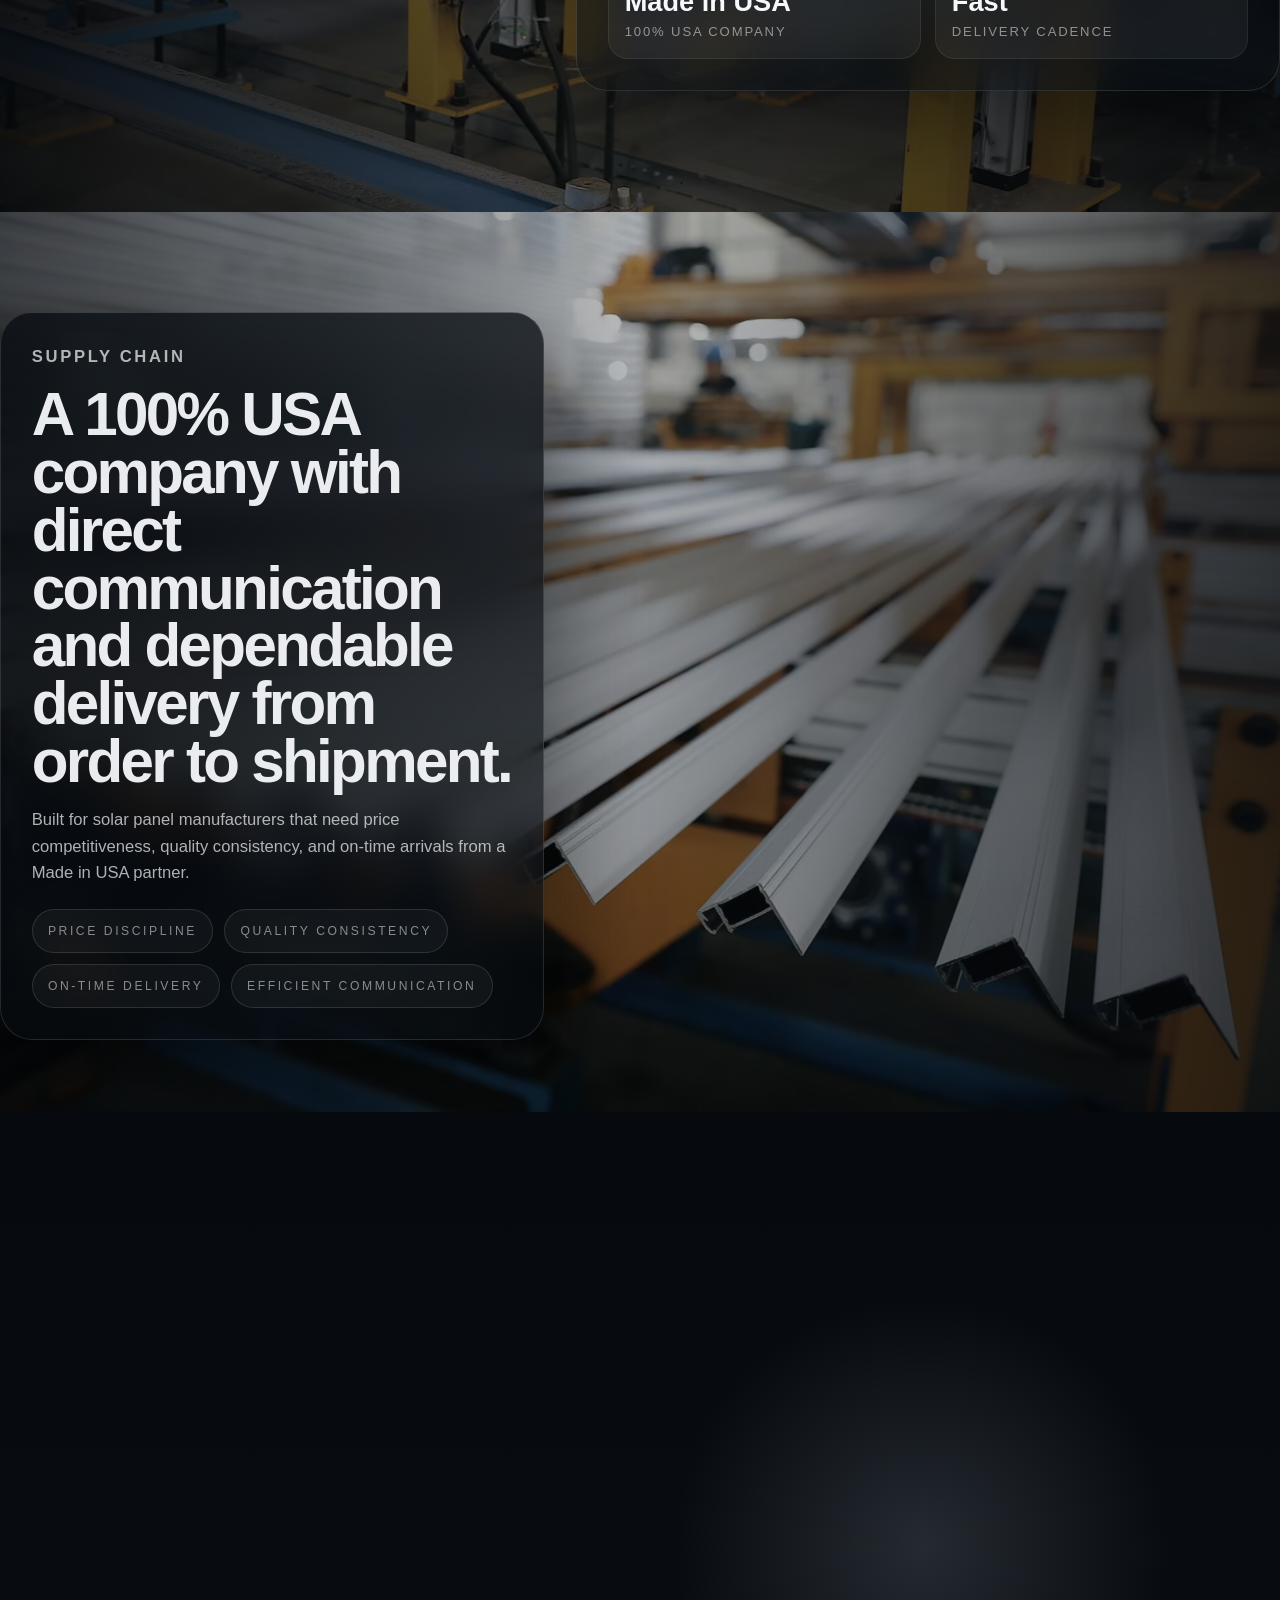
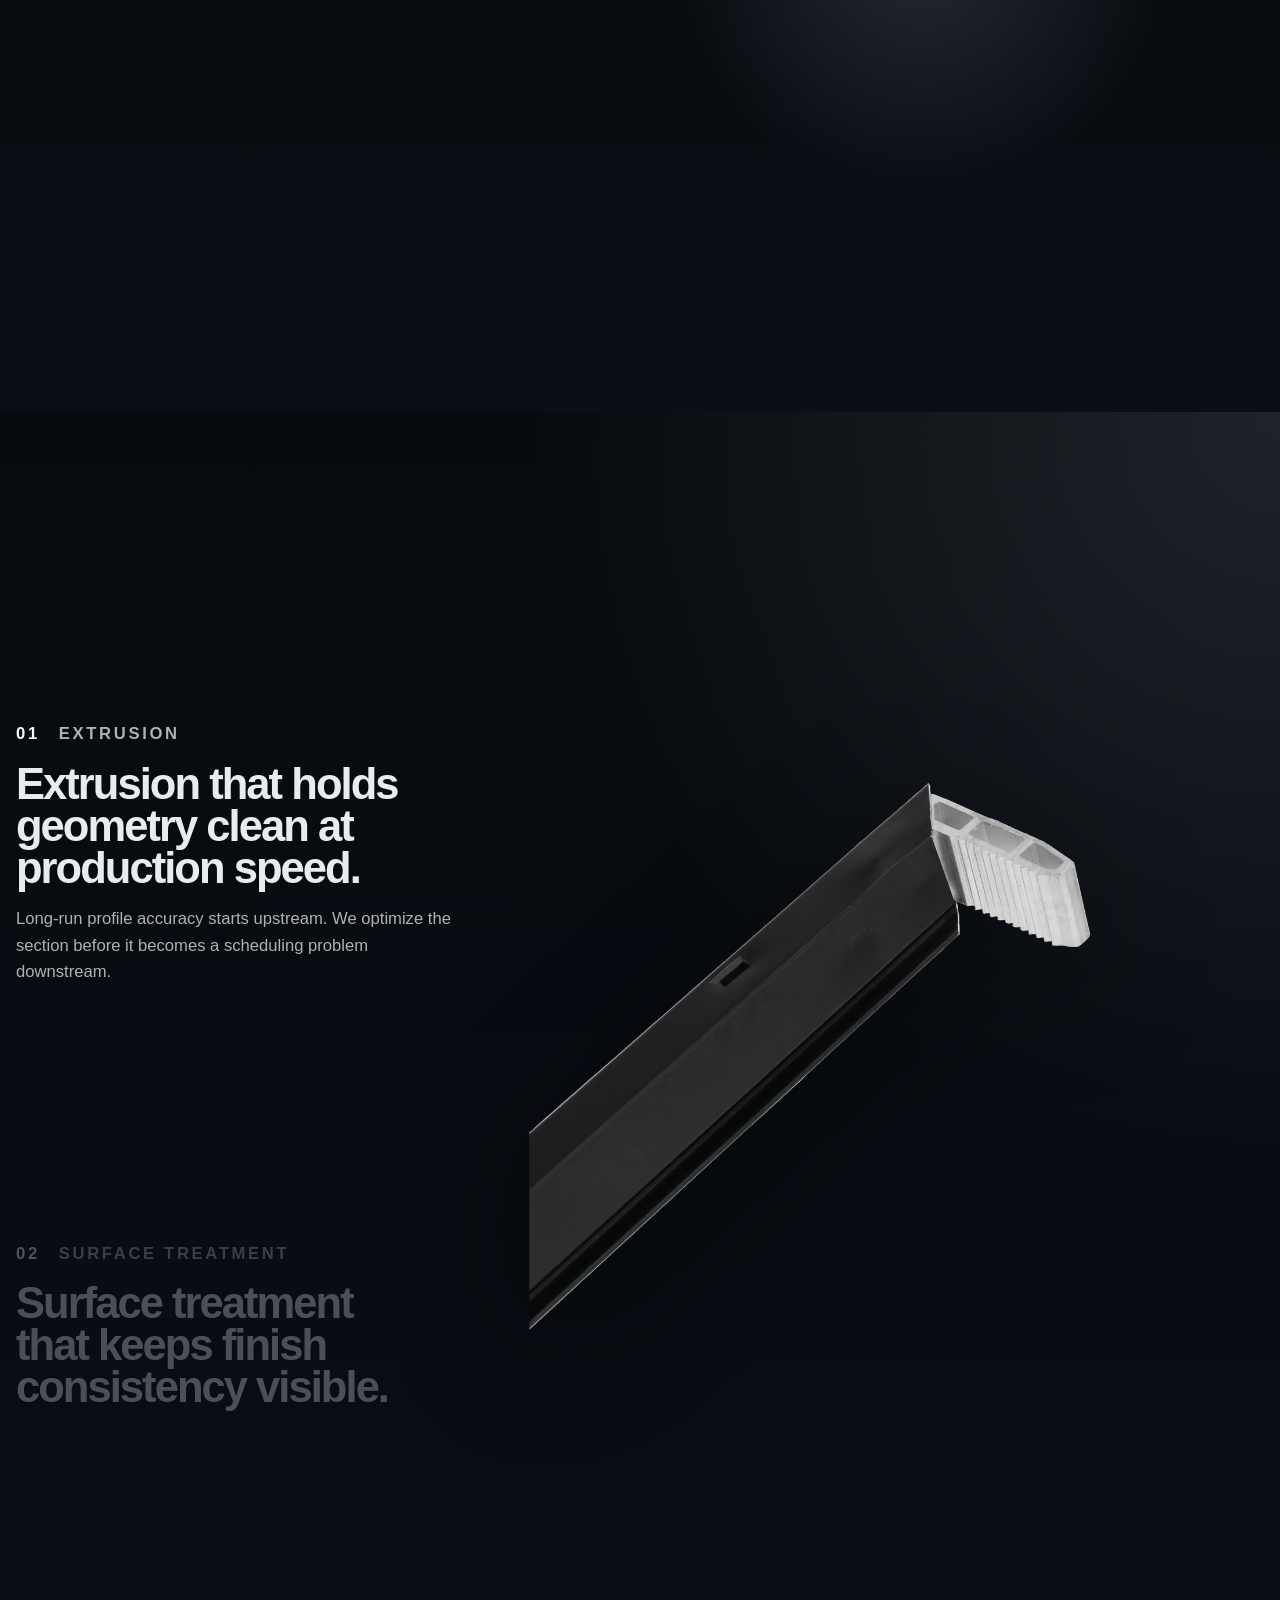
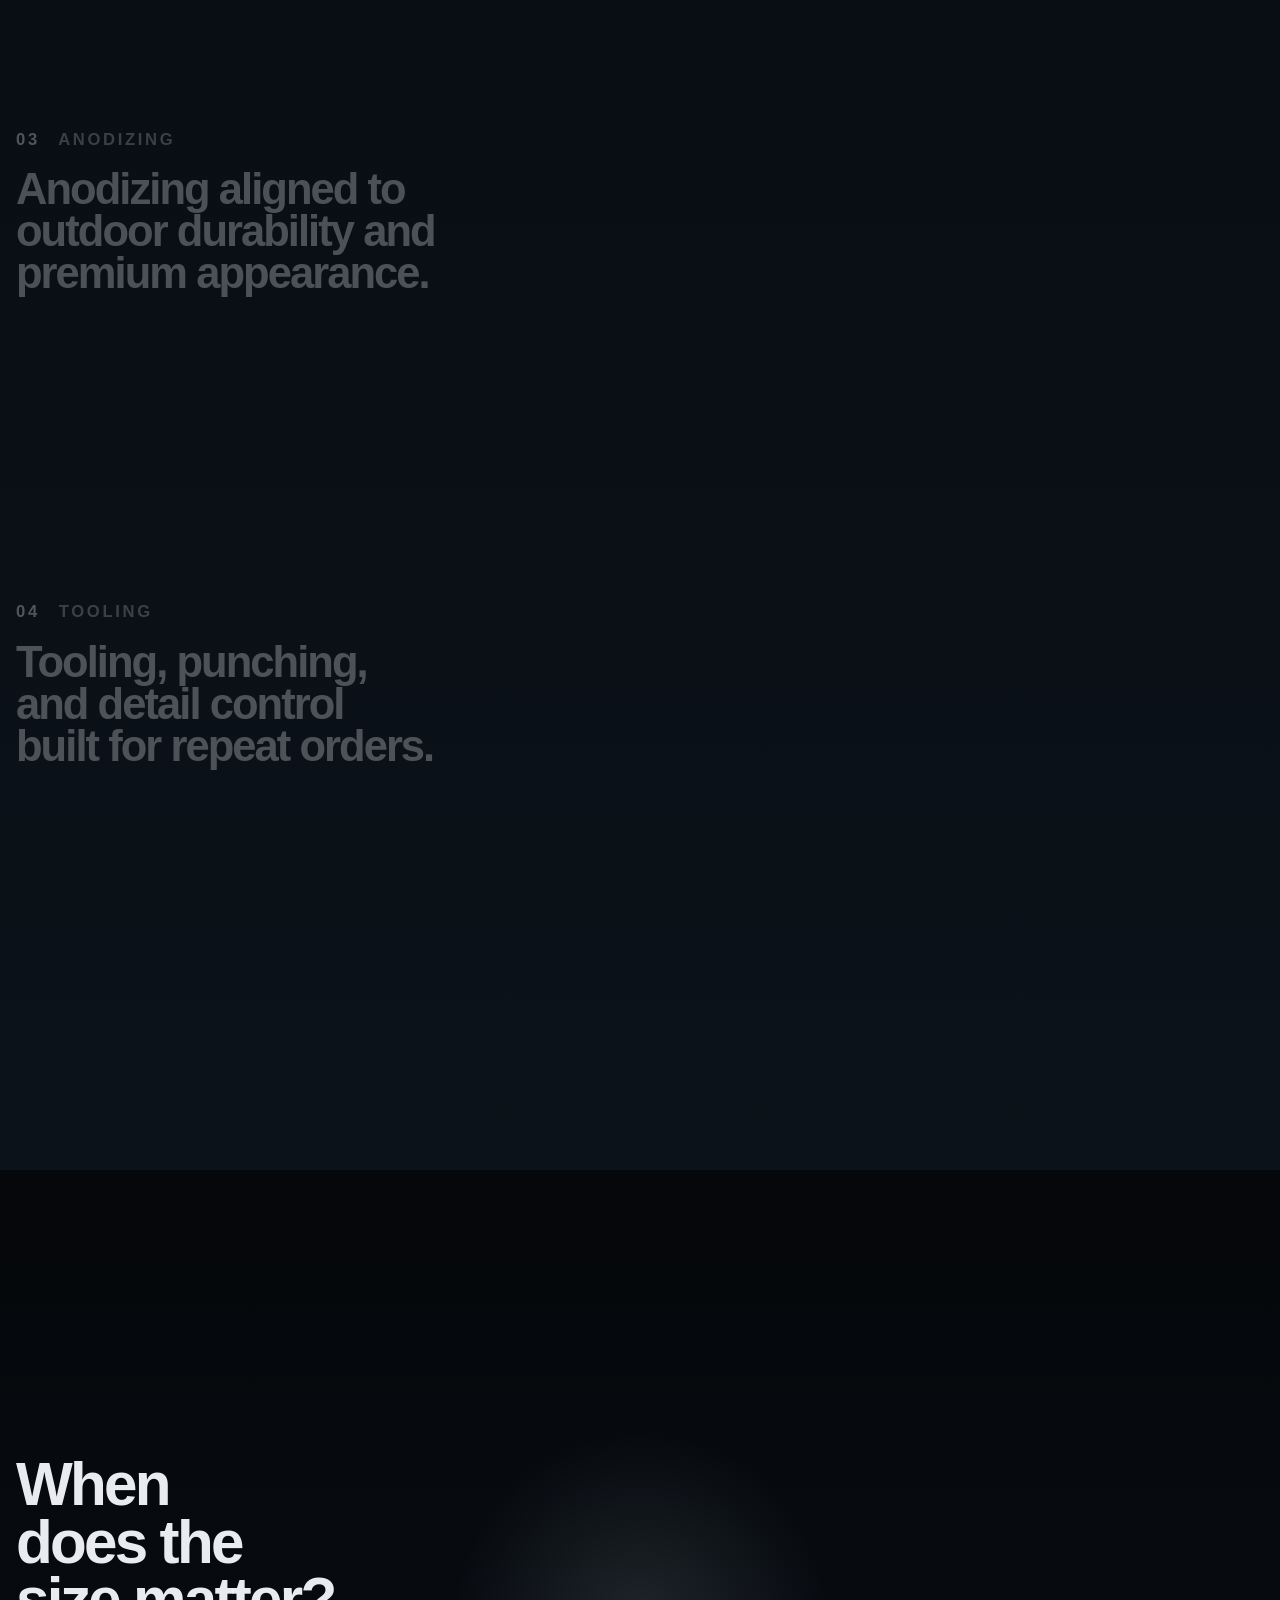
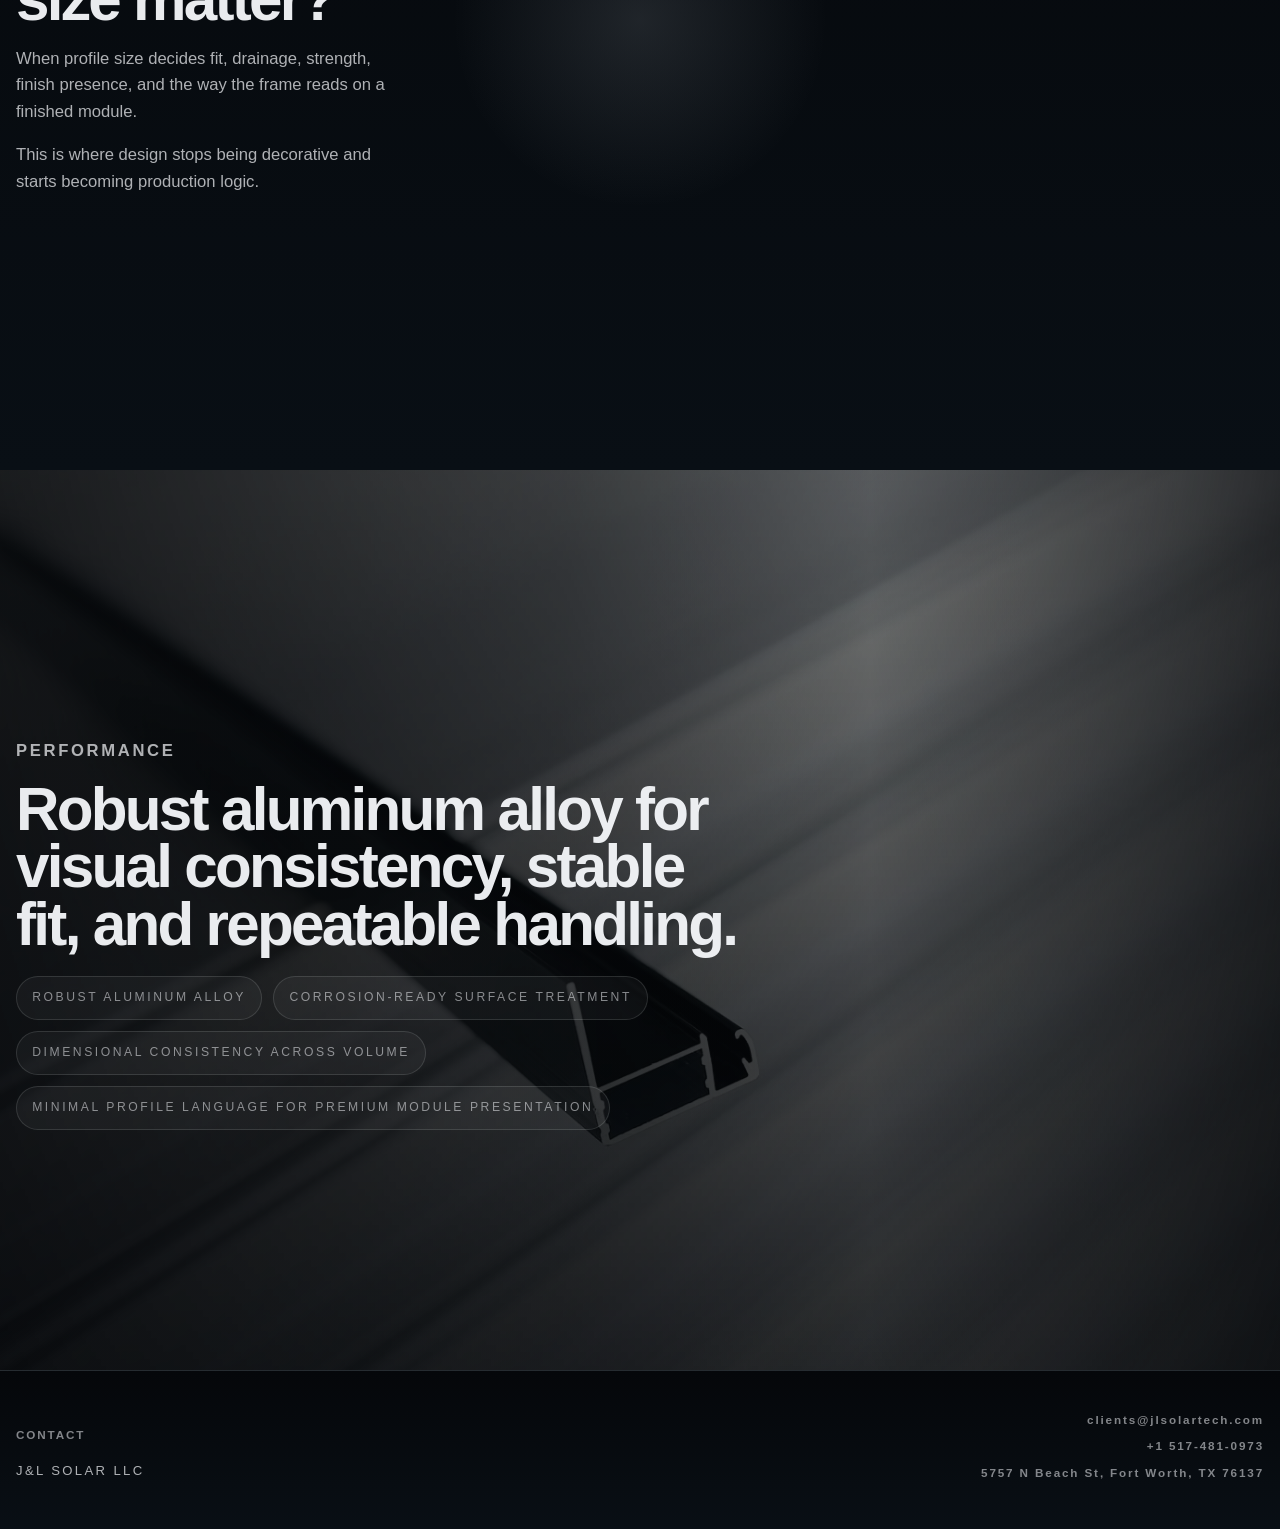
==== commit 69a93e4b: "Add subtle parallax, desktop sticky process section and optimized images - Safe background parallax " ====
--- a/docs/index.html
+++ b/docs/index.html
@@ -5,17 +5,16 @@
   <meta name="viewport" content="width=device-width, initial-scale=1.0">
   <meta name="description" content="J&amp;L Solar LLC is a 100% USA company manufacturing Made in USA aluminum frames for solar panels in DFW, Texas with large-scale capacity, consistent quality, and dependable delivery.">
   <title>J&amp;L Solar LLC | Premium Solar Frame Manufacturing</title>
-  <script>document.documentElement.classList.add("js");</script>
+  <script>document.documentElement.classList.add("js");window.addEventListener("load",function(){var r=document.documentElement;if(!r.classList.contains("js-ready"))r.classList.remove("js");});</script>
   <link rel="icon" href="data:image/svg+xml,%3Csvg xmlns='http://www.w3.org/2000/svg' viewBox='0 0 64 64'%3E%3Cdefs%3E%3ClinearGradient id='g' x1='0' y1='0' x2='1' y2='1'%3E%3Cstop stop-color='%23f4f7fb'/%3E%3Cstop offset='1' stop-color='%236f7b88'/%3E%3C/linearGradient%3E%3C/defs%3E%3Crect width='64' height='64' rx='14' fill='%2306080c'/%3E%3Cpath d='M14 12h10v30h16v10H14zm36 0v40H38V42h12V12z' fill='url(%23g)'/%3E%3C/svg%3E">
-  <link rel="preload" as="image" href="assets/factory/20260318184938_644_41.jpg">
-  <link rel="stylesheet" href="styles.css?v=20260801-2">
+  <link rel="stylesheet" href="styles.css?v=20260927-1">
 </head>
 <body class="page page-home">
   <header class="site-header">
     <div class="header-inner">
       <a class="brand" href="./">J&amp;L Solar LLC</a>
       <nav class="site-nav" aria-label="Primary">
-        <a class="nav-current" href="./">Home</a>
+        <a class="nav-current" href="./" aria-current="page">Home</a>
         <a href="products/">Products</a>
         <a href="contact/">Contact</a>
       </nav>
@@ -24,7 +23,13 @@
 
   <main class="site-main">
     <section class="scene hero-scene" id="top">
-      <div class="photo-fill hero-photo-fill parallax-target" data-parallax="0.08" data-zoom="0.06" style="--image:url('assets/factory/20260318184938_644_41.jpg');"></div>
+      <div class="photo-fill hero-photo-fill parallax-target" data-parallax="0.08" data-zoom="0.06" aria-hidden="true">
+        <picture>
+          <source type="image/avif" srcset="assets/optimized/20260318184938_644_41-640.avif 640w, assets/optimized/20260318184938_644_41-1024.avif 1024w, assets/optimized/20260318184938_644_41-1600.avif 1600w, assets/optimized/20260318184938_644_41-2400.avif 2400w" sizes="(max-width: 760px) 160vw, 110vw">
+          <source type="image/webp" srcset="assets/optimized/20260318184938_644_41-640.webp 640w, assets/optimized/20260318184938_644_41-1024.webp 1024w, assets/optimized/20260318184938_644_41-1600.webp 1600w, assets/optimized/20260318184938_644_41-2400.webp 2400w" sizes="(max-width: 760px) 160vw, 110vw">
+          <img src="assets/optimized/20260318184938_644_41-1600.jpg" width="1600" height="1041" alt="" loading="eager" decoding="async" fetchpriority="high">
+        </picture>
+      </div>
       <div class="scene-scrim hero-scrim"></div>
       <div class="scene-glow glow-left"></div>
       <div class="scene-glow glow-right"></div>
@@ -45,7 +50,13 @@
     </section>
 
     <section class="scene photo-story scene-story-end">
-      <div class="photo-fill parallax-target" data-parallax="0.12" data-zoom="0.08" style="--image:url('assets/factory/20260318184941_649_41.jpg');"></div>
+      <div class="photo-fill parallax-target" data-parallax="0.12" data-zoom="0.08" aria-hidden="true">
+        <picture>
+          <source type="image/avif" srcset="assets/optimized/20260318184941_649_41-640.avif 640w, assets/optimized/20260318184941_649_41-1024.avif 1024w, assets/optimized/20260318184941_649_41-1600.avif 1600w, assets/optimized/20260318184941_649_41-2400.avif 2400w" sizes="(max-width: 760px) 160vw, 110vw">
+          <source type="image/webp" srcset="assets/optimized/20260318184941_649_41-640.webp 640w, assets/optimized/20260318184941_649_41-1024.webp 1024w, assets/optimized/20260318184941_649_41-1600.webp 1600w, assets/optimized/20260318184941_649_41-2400.webp 2400w" sizes="(max-width: 760px) 160vw, 110vw">
+          <img src="assets/optimized/20260318184941_649_41-1600.jpg" width="1600" height="1067" alt="" loading="lazy" decoding="async">
+        </picture>
+      </div>
       <div class="scene-scrim scene-scrim-dark"></div>
       <div class="scene-inner story-layout">
         <article class="story-card manufacturing-copy reveal">
@@ -79,7 +90,13 @@
     </section>
 
     <section class="scene photo-story scene-story-start">
-      <div class="photo-fill parallax-target" data-parallax="0.14" data-zoom="0.07" style="--image:url('assets/factory/20260318184942_650_41.jpg');"></div>
+      <div class="photo-fill parallax-target" data-parallax="0.14" data-zoom="0.07" aria-hidden="true">
+        <picture>
+          <source type="image/avif" srcset="assets/optimized/20260318184942_650_41-640.avif 640w, assets/optimized/20260318184942_650_41-1024.avif 1024w, assets/optimized/20260318184942_650_41-1600.avif 1600w, assets/optimized/20260318184942_650_41-2400.avif 2400w" sizes="(max-width: 760px) 160vw, 110vw">
+          <source type="image/webp" srcset="assets/optimized/20260318184942_650_41-640.webp 640w, assets/optimized/20260318184942_650_41-1024.webp 1024w, assets/optimized/20260318184942_650_41-1600.webp 1600w, assets/optimized/20260318184942_650_41-2400.webp 2400w" sizes="(max-width: 760px) 160vw, 110vw">
+          <img src="assets/optimized/20260318184942_650_41-1600.jpg" width="1600" height="1067" alt="" loading="lazy" decoding="async">
+        </picture>
+      </div>
       <div class="scene-scrim scene-scrim-soft"></div>
       <div class="scene-inner story-layout">
         <article class="story-card reveal">
@@ -97,98 +114,129 @@
     </section>
 
     <section class="scene gallery-scene" id="explore-products">
-      <div class="scene-inner gallery-layout">
+      <div class="scene-inner gallery-layout" data-gallery-root>
         <div class="gallery-copy reveal">
           <p class="eyebrow">Explore Product</p>
           <h2 data-gallery-title>Black anodized frame details.</h2>
           <p class="gallery-description" data-gallery-copy>Selected product studies from our frame library, tuned for finish quality, assembly fit, and premium visual consistency.</p>
-          <div class="gallery-status">
+          <div class="gallery-status" aria-live="polite" aria-atomic="true">
             <span data-gallery-current>01</span>
-            <span>/</span>
+            <span aria-hidden="true">/</span>
+            <span class="visually-hidden">of</span>
             <span data-gallery-total>05</span>
           </div>
           <div class="gallery-controls">
-            <button class="gallery-button" type="button" data-gallery-prev>Prev</button>
-            <button class="gallery-button" type="button" data-gallery-next>Next</button>
+            <button class="gallery-button" type="button" data-gallery-prev aria-controls="product-gallery">Prev</button>
+            <button class="gallery-button" type="button" data-gallery-next aria-controls="product-gallery">Next</button>
           </div>
-          <p class="gallery-note">Use the arrows or your mouse wheel over the stage.</p>
-        </div>
-
-        <div class="gallery-stage reveal" data-gallery>
+          <p class="gallery-note">Use Prev / Next, swipe sideways, or the arrow keys while the gallery is focused.</p>
+        </div>
+
+        <div class="gallery-stage reveal" id="product-gallery" data-gallery tabindex="0" role="group" aria-roledescription="carousel" aria-label="Product gallery">
           <figure class="gallery-slide is-active" data-title="Black anodized frame details." data-copy="Dark-finish profiles designed for premium module presentation and repeatable downstream assembly.">
             <div class="gallery-media">
-              <img src="assets/factory/R5_L6212.png" alt="Black anodized aluminum frame profile detail" loading="eager" decoding="async">
+              <picture>
+                <source type="image/avif" srcset="assets/optimized/R5_L6212-480.avif 480w, assets/optimized/R5_L6212-800.avif 800w, assets/optimized/R5_L6212-1200.avif 1200w, assets/optimized/R5_L6212-1600.avif 1600w" sizes="(max-width: 760px) 19rem, 34rem">
+                <source type="image/webp" srcset="assets/optimized/R5_L6212-480.webp 480w, assets/optimized/R5_L6212-800.webp 800w, assets/optimized/R5_L6212-1200.webp 1200w, assets/optimized/R5_L6212-1600.webp 1600w" sizes="(max-width: 760px) 19rem, 34rem">
+                <img src="assets/optimized/R5_L6212-1200.png" width="1200" height="1200" alt="Black anodized aluminum frame profile detail" loading="lazy" decoding="async">
+              </picture>
             </div>
           </figure>
           <figure class="gallery-slide" data-title="Silver precision profile." data-copy="Clear-finish frame sections shaped for throughput, clean edges, and stable fit in long production runs.">
             <div class="gallery-media">
-              <img src="assets/factory/R5_L6178.png" alt="Silver aluminum frame profile detail" loading="lazy" decoding="async">
+              <picture>
+                <source type="image/avif" srcset="assets/optimized/R5_L6178-480.avif 480w, assets/optimized/R5_L6178-800.avif 800w, assets/optimized/R5_L6178-1200.avif 1200w, assets/optimized/R5_L6178-1600.avif 1600w" sizes="(max-width: 760px) 19rem, 34rem">
+                <source type="image/webp" srcset="assets/optimized/R5_L6178-480.webp 480w, assets/optimized/R5_L6178-800.webp 800w, assets/optimized/R5_L6178-1200.webp 1200w, assets/optimized/R5_L6178-1600.webp 1600w" sizes="(max-width: 760px) 19rem, 34rem">
+                <img src="assets/optimized/R5_L6178-1200.png" width="1200" height="1200" alt="Silver aluminum frame profile detail" loading="lazy" decoding="async">
+              </picture>
             </div>
           </figure>
           <figure class="gallery-slide" data-title="Deep black corner geometry." data-copy="Anodized surfaces with refined profile geometry for modern module aesthetics and strong process control.">
             <div class="gallery-media">
-              <img src="assets/factory/R5_L6223.png" alt="Black aluminum corner frame detail" loading="lazy" decoding="async">
+              <picture>
+                <source type="image/avif" srcset="assets/optimized/R5_L6223-480.avif 480w, assets/optimized/R5_L6223-800.avif 800w, assets/optimized/R5_L6223-1200.avif 1200w, assets/optimized/R5_L6223-1600.avif 1600w" sizes="(max-width: 760px) 19rem, 34rem">
+                <source type="image/webp" srcset="assets/optimized/R5_L6223-480.webp 480w, assets/optimized/R5_L6223-800.webp 800w, assets/optimized/R5_L6223-1200.webp 1200w, assets/optimized/R5_L6223-1600.webp 1600w" sizes="(max-width: 760px) 19rem, 34rem">
+                <img src="assets/optimized/R5_L6223-1200.png" width="1200" height="1200" alt="Black aluminum corner frame detail" loading="lazy" decoding="async">
+              </picture>
             </div>
           </figure>
           <figure class="gallery-slide" data-title="Silver edge transition." data-copy="Controlled angles, clean extrusion, and finish quality intended for high-volume, low-friction assembly.">
             <div class="gallery-media">
-              <img src="assets/factory/R5_L6200.png" alt="Silver angular aluminum frame detail" loading="lazy" decoding="async">
+              <picture>
+                <source type="image/avif" srcset="assets/optimized/R5_L6200-480.avif 480w, assets/optimized/R5_L6200-800.avif 800w, assets/optimized/R5_L6200-1200.avif 1200w, assets/optimized/R5_L6200-1600.avif 1600w" sizes="(max-width: 760px) 19rem, 34rem">
+                <source type="image/webp" srcset="assets/optimized/R5_L6200-480.webp 480w, assets/optimized/R5_L6200-800.webp 800w, assets/optimized/R5_L6200-1200.webp 1200w, assets/optimized/R5_L6200-1600.webp 1600w" sizes="(max-width: 760px) 19rem, 34rem">
+                <img src="assets/optimized/R5_L6200-1200.png" width="1200" height="1200" alt="Silver angular aluminum frame detail" loading="lazy" decoding="async">
+              </picture>
             </div>
           </figure>
           <figure class="gallery-slide" data-title="Linear black profile." data-copy="Long-form frame details presented without excess, matching the premium minimal language of the site.">
             <div class="gallery-media">
-              <img src="assets/factory/R5_L6220.png" alt="Black linear aluminum frame profile detail" loading="lazy" decoding="async">
-            </div>
-          </figure>
-        </div>
-      </div>
-    </section>
-
-    <section class="scene feature-scene feature-silver" id="technology">
-      <div class="scene-inner split-layout">
-        <div class="feature-copy reveal">
+              <picture>
+                <source type="image/avif" srcset="assets/optimized/R5_L6220-480.avif 480w, assets/optimized/R5_L6220-800.avif 800w, assets/optimized/R5_L6220-1200.avif 1200w, assets/optimized/R5_L6220-1600.avif 1600w" sizes="(max-width: 760px) 19rem, 34rem">
+                <source type="image/webp" srcset="assets/optimized/R5_L6220-480.webp 480w, assets/optimized/R5_L6220-800.webp 800w, assets/optimized/R5_L6220-1200.webp 1200w, assets/optimized/R5_L6220-1600.webp 1600w" sizes="(max-width: 760px) 19rem, 34rem">
+                <img src="assets/optimized/R5_L6220-1200.png" width="1200" height="1200" alt="Black linear aluminum frame profile detail" loading="lazy" decoding="async">
+              </picture>
+            </div>
+          </figure>
+        </div>
+      </div>
+    </section>
+
+    <section class="scene process-scene feature-silver" id="technology" data-process>
+      <div class="scene-inner process-layout">
+        <div class="feature-copy process-step" data-process-step>
+          <p class="eyebrow process-index"><span aria-hidden="true">01</span> Extrusion</p>
           <h2>Extrusion that holds geometry clean at production speed.</h2>
           <p>Long-run profile accuracy starts upstream. We optimize the section before it becomes a scheduling problem downstream.</p>
         </div>
-        <figure class="media-shell feature-media-shell homepage-feature-shell reveal hover-shell">
-          <img class="hover-media homepage-feature-image" src="assets/slide-view/R5_L6213.png" alt="Black slide-view aluminum frame profile for extrusion process" loading="lazy" decoding="async">
-        </figure>
-      </div>
-    </section>
-
-    <section class="scene feature-scene feature-dark feature-surface-scene">
-      <div class="scene-inner split-layout split-layout-reverse">
-        <div class="feature-copy feature-copy-surface reveal">
+        <figure class="media-shell feature-media-shell homepage-feature-shell process-media hover-shell" data-process-media>
+          <picture>
+            <source type="image/avif" srcset="assets/optimized/R5_L6213-480.avif 480w, assets/optimized/R5_L6213-800.avif 800w, assets/optimized/R5_L6213-1200.avif 1200w, assets/optimized/R5_L6213-1600.avif 1600w" sizes="(max-width: 760px) 100vw, (max-width: 1080px) 90vw, 62rem">
+            <source type="image/webp" srcset="assets/optimized/R5_L6213-480.webp 480w, assets/optimized/R5_L6213-800.webp 800w, assets/optimized/R5_L6213-1200.webp 1200w, assets/optimized/R5_L6213-1600.webp 1600w" sizes="(max-width: 760px) 100vw, (max-width: 1080px) 90vw, 62rem">
+            <img class="hover-media homepage-feature-image" src="assets/optimized/R5_L6213-1200.png" width="1200" height="1200" alt="Black slide-view aluminum frame profile for extrusion process" loading="lazy" decoding="async">
+          </picture>
+        </figure>
+
+        <div class="feature-copy process-step" data-process-step>
+          <p class="eyebrow process-index"><span aria-hidden="true">02</span> Surface Treatment</p>
           <h2>Surface treatment that keeps finish consistency visible.</h2>
           <p>Silver and black finishes are treated as manufacturing outcomes, not decorative afterthoughts.</p>
         </div>
-        <figure class="media-shell feature-media-shell homepage-feature-shell feature-media-surface-shell reveal hover-shell">
-          <img class="hover-media homepage-feature-image feature-media-surface-image" src="assets/slide-view/R5_L6202.png" alt="Silver slide-view aluminum frame detail for surface treatment" loading="lazy" decoding="async">
-        </figure>
-      </div>
-    </section>
-
-    <section class="scene feature-scene feature-silver">
-      <div class="scene-inner split-layout">
-        <div class="feature-copy reveal">
+        <figure class="media-shell feature-media-shell homepage-feature-shell feature-media-surface-shell process-media hover-shell" data-process-media>
+          <picture>
+            <source type="image/avif" srcset="assets/optimized/R5_L6202-480.avif 480w, assets/optimized/R5_L6202-800.avif 800w, assets/optimized/R5_L6202-1200.avif 1200w, assets/optimized/R5_L6202-1600.avif 1600w" sizes="(max-width: 760px) 100vw, (max-width: 1080px) 90vw, 80rem">
+            <source type="image/webp" srcset="assets/optimized/R5_L6202-480.webp 480w, assets/optimized/R5_L6202-800.webp 800w, assets/optimized/R5_L6202-1200.webp 1200w, assets/optimized/R5_L6202-1600.webp 1600w" sizes="(max-width: 760px) 100vw, (max-width: 1080px) 90vw, 80rem">
+            <img class="hover-media homepage-feature-image feature-media-surface-image" src="assets/optimized/R5_L6202-1200.png" width="1200" height="1200" alt="Silver slide-view aluminum frame detail for surface treatment" loading="lazy" decoding="async">
+          </picture>
+        </figure>
+
+        <div class="feature-copy process-step" data-process-step>
+          <p class="eyebrow process-index"><span aria-hidden="true">03</span> Anodizing</p>
           <h2>Anodizing aligned to outdoor durability and premium appearance.</h2>
           <p>Finish quality is integrated into the production path so outdoor performance and presentation stay aligned.</p>
         </div>
-        <figure class="media-shell feature-media-shell homepage-feature-shell reveal hover-shell">
-          <img class="hover-media homepage-feature-image" src="assets/slide-view/R5_L6226.png" alt="Black anodized slide-view aluminum profile" loading="lazy" decoding="async">
-        </figure>
-      </div>
-    </section>
-
-    <section class="scene feature-scene feature-dark">
-      <div class="scene-inner split-layout split-layout-reverse">
-        <div class="feature-copy reveal">
+        <figure class="media-shell feature-media-shell homepage-feature-shell process-media hover-shell" data-process-media>
+          <picture>
+            <source type="image/avif" srcset="assets/optimized/R5_L6226-480.avif 480w, assets/optimized/R5_L6226-800.avif 800w, assets/optimized/R5_L6226-1200.avif 1200w, assets/optimized/R5_L6226-1600.avif 1600w" sizes="(max-width: 760px) 100vw, (max-width: 1080px) 90vw, 62rem">
+            <source type="image/webp" srcset="assets/optimized/R5_L6226-480.webp 480w, assets/optimized/R5_L6226-800.webp 800w, assets/optimized/R5_L6226-1200.webp 1200w, assets/optimized/R5_L6226-1600.webp 1600w" sizes="(max-width: 760px) 100vw, (max-width: 1080px) 90vw, 62rem">
+            <img class="hover-media homepage-feature-image" src="assets/optimized/R5_L6226-1200.png" width="1200" height="1200" alt="Black anodized slide-view aluminum profile" loading="lazy" decoding="async">
+          </picture>
+        </figure>
+
+        <div class="feature-copy process-step" data-process-step>
+          <p class="eyebrow process-index"><span aria-hidden="true">04</span> Tooling</p>
           <h2>Tooling, punching, and detail control built for repeat orders.</h2>
           <p>Custom sizes, perforation, and downstream forming are configured for clarity, not friction, when production calendars tighten.</p>
         </div>
-        <figure class="media-shell feature-media-shell homepage-feature-shell feature-media-tooling-shell reveal hover-shell">
-          <img class="hover-media homepage-feature-image feature-media-tooling-image" src="assets/slide-view/R5_L6187.png" alt="Silver slide-view aluminum profile detail for tooling and punching" loading="lazy" decoding="async">
-        </figure>
+        <figure class="media-shell feature-media-shell homepage-feature-shell feature-media-tooling-shell process-media hover-shell" data-process-media>
+          <picture>
+            <source type="image/avif" srcset="assets/optimized/R5_L6187-480.avif 480w, assets/optimized/R5_L6187-800.avif 800w, assets/optimized/R5_L6187-1200.avif 1200w, assets/optimized/R5_L6187-1600.avif 1600w" sizes="(max-width: 760px) 100vw, (max-width: 1080px) 90vw, 80rem">
+            <source type="image/webp" srcset="assets/optimized/R5_L6187-480.webp 480w, assets/optimized/R5_L6187-800.webp 800w, assets/optimized/R5_L6187-1200.webp 1200w, assets/optimized/R5_L6187-1600.webp 1600w" sizes="(max-width: 760px) 100vw, (max-width: 1080px) 90vw, 80rem">
+            <img class="hover-media homepage-feature-image feature-media-tooling-image" src="assets/optimized/R5_L6187-1200.png" width="1200" height="1200" alt="Silver slide-view aluminum profile detail for tooling and punching" loading="lazy" decoding="async">
+          </picture>
+        </figure>
+
+        <div class="process-meter" aria-hidden="true"><span data-process-bar></span></div>
       </div>
     </section>
 
@@ -201,13 +249,23 @@
         </div>
 
         <figure class="media-shell feature-media-shell design-single-media homepage-feature-shell reveal hover-shell">
-          <img class="hover-media homepage-feature-image design-emphasis-image" src="assets/tomography/R5_L6234_trimmed.png" alt="Tomography detail of aluminum surface section" loading="lazy" decoding="async">
+          <picture>
+            <source type="image/avif" srcset="assets/optimized/R5_L6234_trimmed-480.avif 480w, assets/optimized/R5_L6234_trimmed-960.avif 960w, assets/optimized/R5_L6234_trimmed-1472.avif 1472w" sizes="(max-width: 1080px) 100vw, 44rem">
+            <source type="image/webp" srcset="assets/optimized/R5_L6234_trimmed-480.webp 480w, assets/optimized/R5_L6234_trimmed-960.webp 960w, assets/optimized/R5_L6234_trimmed-1472.webp 1472w" sizes="(max-width: 1080px) 100vw, 44rem">
+            <img class="hover-media homepage-feature-image design-emphasis-image" src="assets/optimized/R5_L6234_trimmed-1472.png" width="1472" height="608" alt="Tomography detail of aluminum surface section" loading="lazy" decoding="async">
+          </picture>
         </figure>
       </div>
     </section>
 
     <section class="scene performance-scene" id="performance">
-      <div class="photo-fill performance-photo-fill parallax-target" data-parallax="0.1" data-zoom="0.06" style="--image:url('assets/factory/20260318184939_645_41.jpg');"></div>
+      <div class="photo-fill performance-photo-fill parallax-target" data-parallax="0.1" data-zoom="0.06" aria-hidden="true">
+        <picture>
+          <source type="image/avif" srcset="assets/optimized/20260318184939_645_41-640.avif 640w, assets/optimized/20260318184939_645_41-1024.avif 1024w, assets/optimized/20260318184939_645_41-1600.avif 1600w, assets/optimized/20260318184939_645_41-2400.avif 2400w" sizes="(max-width: 760px) 160vw, 110vw">
+          <source type="image/webp" srcset="assets/optimized/20260318184939_645_41-640.webp 640w, assets/optimized/20260318184939_645_41-1024.webp 1024w, assets/optimized/20260318184939_645_41-1600.webp 1600w, assets/optimized/20260318184939_645_41-2400.webp 2400w" sizes="(max-width: 760px) 160vw, 110vw">
+          <img src="assets/optimized/20260318184939_645_41-1600.jpg" width="1600" height="1067" alt="" loading="lazy" decoding="async">
+        </picture>
+      </div>
       <div class="scene-scrim performance-scrim"></div>
       <div class="scene-inner performance-layout performance-single-layout">
         <div class="feature-copy reveal">
@@ -238,6 +296,6 @@
     </div>
   </footer>
 
-  <script src="script.js"></script>
+  <script src="script.js?v=20260927-1" onerror="document.documentElement.classList.remove('js')"></script>
 </body>
 </html>
--- a/docs/styles.css
+++ b/docs/styles.css
@@ -54,6 +54,24 @@
 img {
   display: block;
   max-width: 100%;
+  height: auto;
+}
+
+/* <picture> wrappers must not change the existing image layout rules. */
+picture {
+  display: contents;
+}
+
+.visually-hidden {
+  position: absolute !important;
+  width: 1px;
+  height: 1px;
+  margin: -1px;
+  padding: 0;
+  overflow: hidden;
+  clip: rect(0 0 0 0);
+  white-space: nowrap;
+  border: 0;
 }
 
 a {
@@ -234,13 +252,24 @@
 
 .photo-fill {
   inset: -6%;
-  background-image:
-    linear-gradient(180deg, rgba(255, 255, 255, 0.06), rgba(5, 7, 10, 0.18)),
-    var(--image);
-  background-size: cover;
-  background-position: center;
+  overflow: hidden;
+  background-color: #0a1016;
   transform: translate3d(0, var(--parallax-y, 0), 0) scale(var(--parallax-scale, 1.06));
-  will-change: transform;
+}
+
+.photo-fill img {
+  width: 100%;
+  height: 100%;
+  max-width: none;
+  object-fit: cover;
+  object-position: center;
+}
+
+.photo-fill::after {
+  content: "";
+  position: absolute;
+  inset: 0;
+  background: linear-gradient(180deg, rgba(255, 255, 255, 0.06), rgba(5, 7, 10, 0.18));
 }
 
 .hero-photo-fill {
@@ -257,6 +286,9 @@
 
 .parallax-target {
   transform: translate3d(0, var(--parallax-y, 0), 0) scale(var(--parallax-scale, 1));
+}
+
+.parallax-on .parallax-target {
   will-change: transform;
 }
 
@@ -546,7 +578,22 @@
   border-radius: 0;
   background: none;
   overflow: visible;
-  cursor: ew-resize;
+  touch-action: pan-y;
+}
+
+.gallery-stage:focus {
+  outline: none;
+}
+
+.gallery-stage:focus-visible {
+  outline: 1px solid rgba(255, 255, 255, 0.45);
+  outline-offset: 0.75rem;
+  border-radius: 1rem;
+}
+
+html:not(.js-ready) .gallery-controls,
+html:not(.js-ready) .gallery-note {
+  visibility: hidden;
 }
 
 .gallery-stage::before {
@@ -1190,14 +1237,131 @@
   transform: translateY(0);
 }
 
-@media (min-width: 960px) {
-  html {
-    scroll-snap-type: y proximity;
-  }
-
-  .scene,
-  .site-footer {
-    scroll-snap-align: start;
+/* Failsafe: if the main script never finishes initialising, reveal content anyway. */
+.js:not(.js-ready) .reveal {
+  animation: reveal-failsafe 0.6s ease 3.5s forwards;
+}
+
+@keyframes reveal-failsafe {
+  to {
+    opacity: 1;
+    transform: none;
+  }
+}
+
+/* Process: static two-column fallback (no JS, tablets, reduced motion). */
+.process-scene {
+  display: block;
+}
+
+.process-layout {
+  display: grid;
+  grid-template-columns: minmax(0, 0.72fr) minmax(0, 1.28fr);
+  column-gap: clamp(1.5rem, 3vw, 3rem);
+  row-gap: clamp(2rem, 6vw, 5rem);
+  align-items: center;
+}
+
+.process-index span {
+  display: inline-block;
+  margin-right: 0.7em;
+  color: var(--paper);
+}
+
+.process-meter {
+  display: none;
+}
+
+/* Process: desktop sticky enhancement, enabled by script.js only. */
+@media (min-width: 1081px) and (min-height: 640px) {
+  .process-scene.is-enhanced {
+    --process-media-h: min(74vh, 46rem);
+    --process-step-h: 54vh;
+    padding: calc((100vh - var(--process-step-h)) / 2) 0;
+  }
+
+  .process-scene.is-enhanced .process-layout {
+    align-items: start;
+    row-gap: 0;
+  }
+
+  .process-scene.is-enhanced .process-step {
+    grid-column: 1;
+    min-height: var(--process-step-h);
+    display: flex;
+    flex-direction: column;
+    justify-content: center;
+    opacity: 0.3;
+    transform: translate3d(0, 1.25rem, 0);
+    transition: opacity 0.5s ease, transform 0.6s cubic-bezier(0.2, 0.7, 0.2, 1);
+  }
+
+  .process-scene.is-enhanced .process-step:nth-of-type(1) { grid-row: 1; }
+  .process-scene.is-enhanced .process-step:nth-of-type(2) { grid-row: 2; }
+  .process-scene.is-enhanced .process-step:nth-of-type(3) { grid-row: 3; }
+  .process-scene.is-enhanced .process-step:nth-of-type(4) { grid-row: 4; }
+
+  .process-scene.is-enhanced .process-step h2 {
+    font-size: clamp(2.1rem, 3.4vw, 3.6rem);
+  }
+
+  .process-scene.is-enhanced .process-step p:not(.eyebrow) {
+    opacity: 0;
+    transform: translate3d(0, 0.75rem, 0);
+    transition: opacity 0.5s ease 0.08s, transform 0.6s cubic-bezier(0.2, 0.7, 0.2, 1) 0.08s;
+  }
+
+  .process-scene.is-enhanced .process-step.is-active {
+    opacity: 1;
+    transform: none;
+  }
+
+  .process-scene.is-enhanced .process-step.is-active p:not(.eyebrow) {
+    opacity: 1;
+    transform: none;
+  }
+
+  .process-scene.is-enhanced .process-media,
+  .process-scene.is-enhanced .process-meter {
+    grid-column: 2;
+    grid-row: 1 / span 4;
+    align-self: start;
+    position: sticky;
+    top: calc((100vh - var(--process-media-h)) / 2);
+    height: var(--process-media-h);
+    min-height: 0;
+  }
+
+  .process-scene.is-enhanced .process-media {
+    opacity: 0;
+    visibility: hidden;
+    transition: opacity 0.6s ease, visibility 0s linear 0.6s;
+  }
+
+  .process-scene.is-enhanced .process-media.is-active {
+    opacity: 1;
+    visibility: visible;
+    transition: opacity 0.6s ease, visibility 0s linear 0s;
+  }
+
+  .process-scene.is-enhanced .process-meter {
+    grid-column: 1;
+    justify-self: start;
+    display: block;
+    width: 1px;
+    transform: translateX(-1.25rem);
+    background: rgba(255, 255, 255, 0.08);
+    z-index: 2;
+    pointer-events: none;
+  }
+
+  .process-scene.is-enhanced .process-meter span {
+    display: block;
+    width: 1px;
+    height: 100%;
+    background: linear-gradient(180deg, rgba(255, 255, 255, 0.2), rgba(216, 225, 234, 0.9));
+    transform: scaleY(0);
+    transform-origin: center top;
   }
 }
 
@@ -1209,6 +1373,7 @@
   .stage-grid,
   .design-layout,
   .performance-layout,
+  .process-layout,
   .footer-inner {
     grid-template-columns: 1fr;
   }
@@ -1394,7 +1559,6 @@
 @media (prefers-reduced-motion: reduce) {
   html {
     scroll-behavior: auto;
-    scroll-snap-type: none;
   }
 
   .parallax-target,
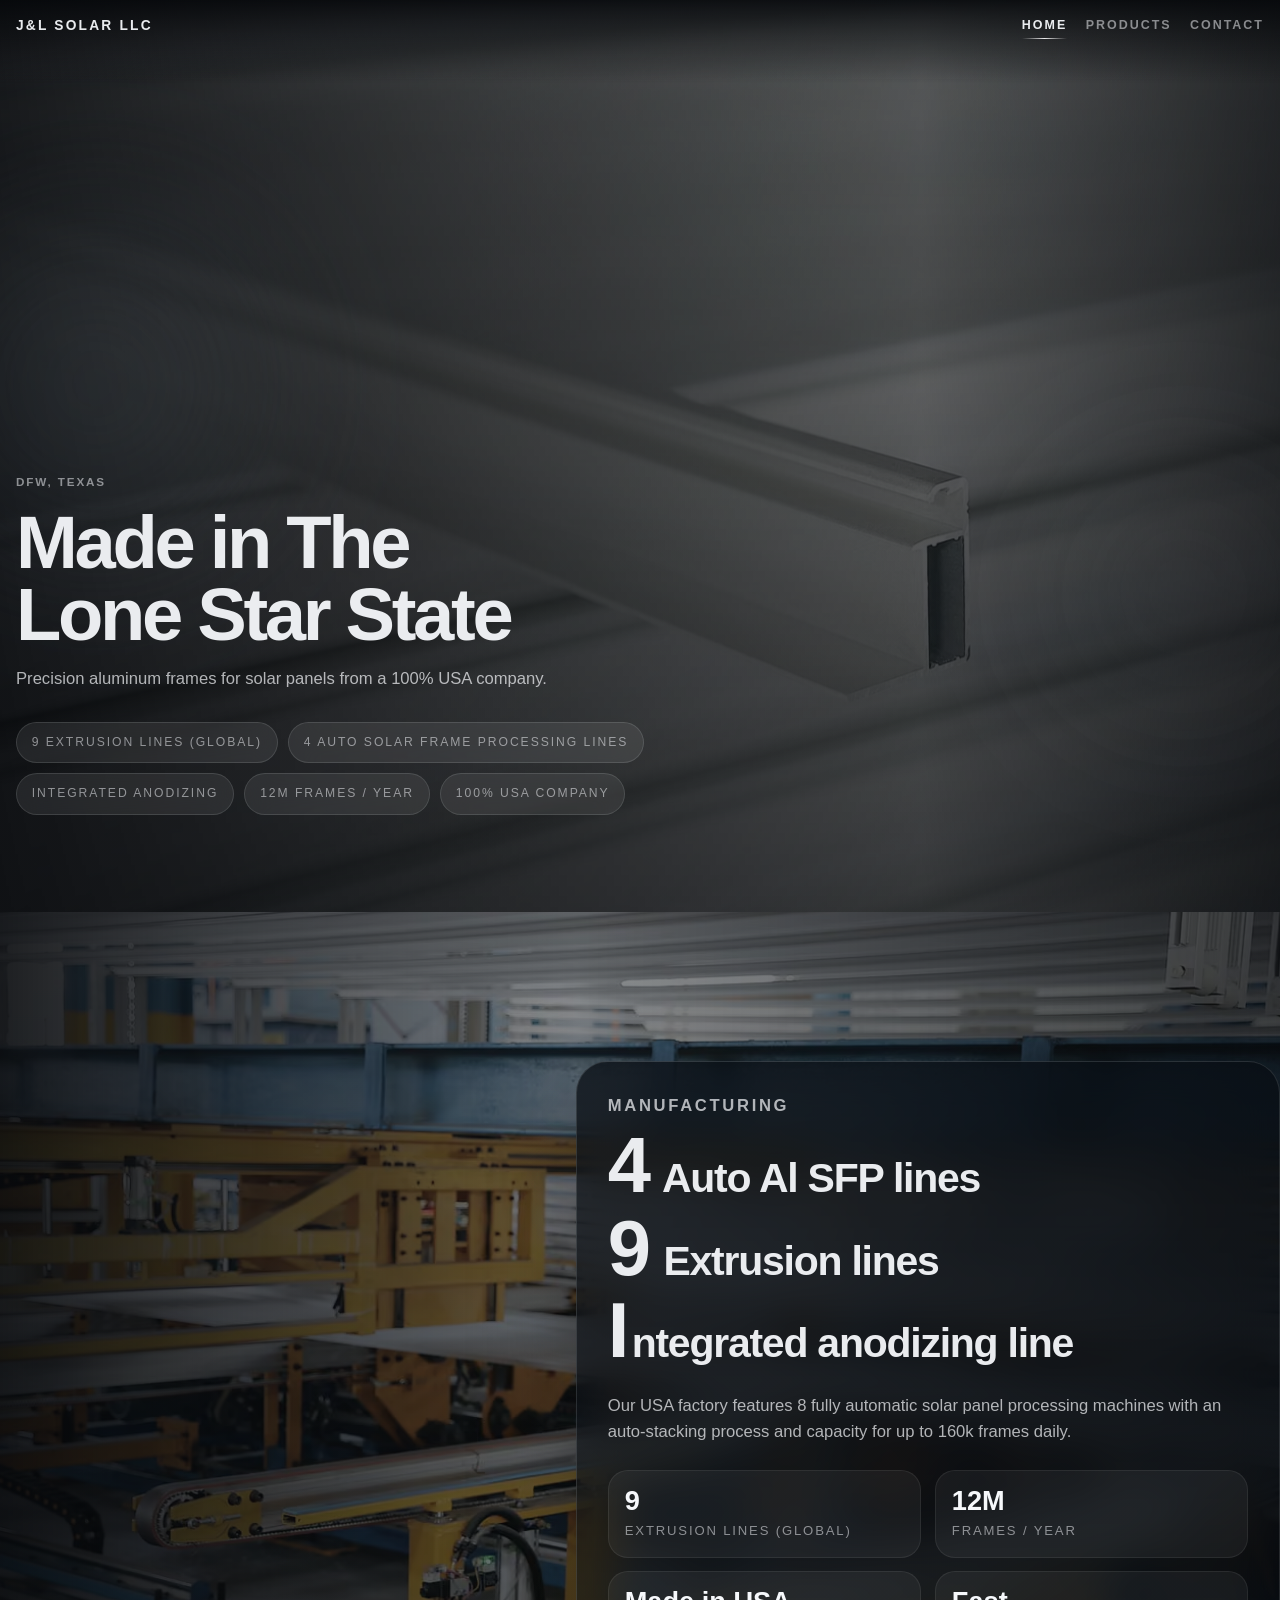
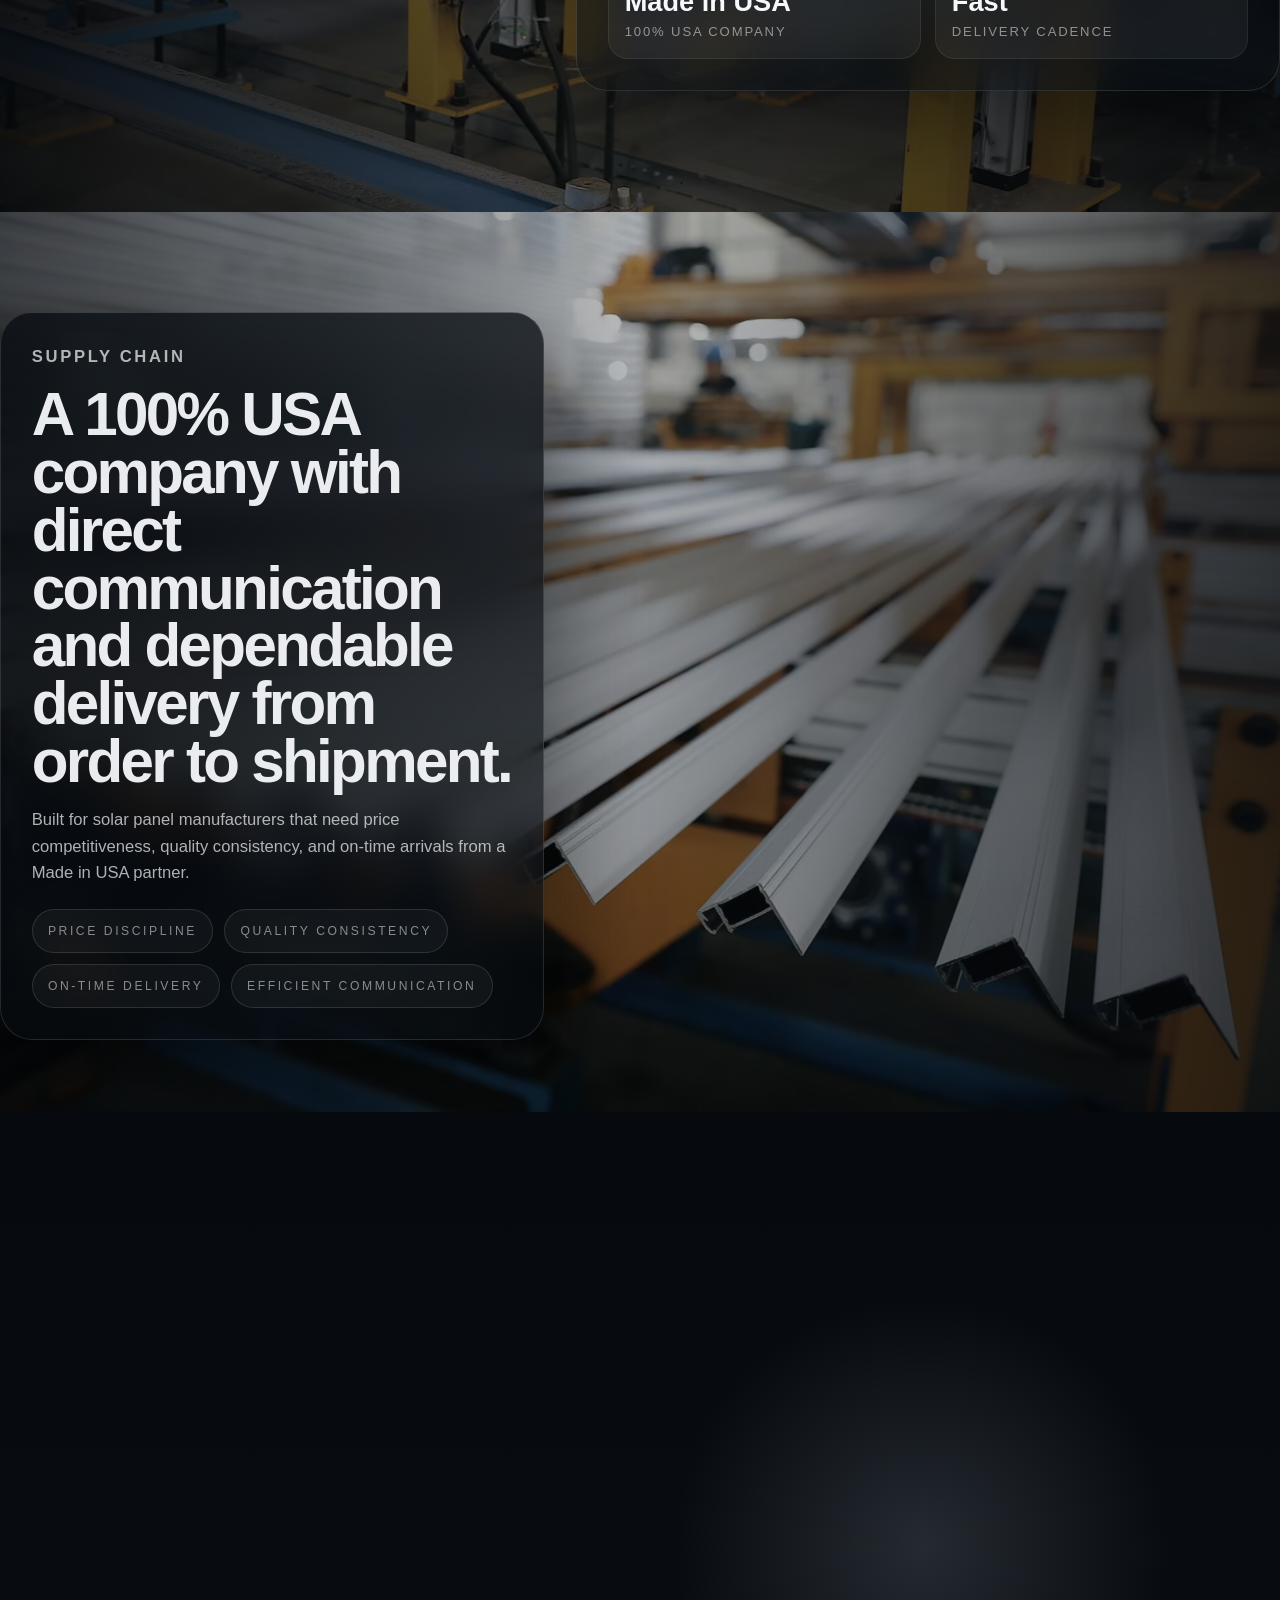
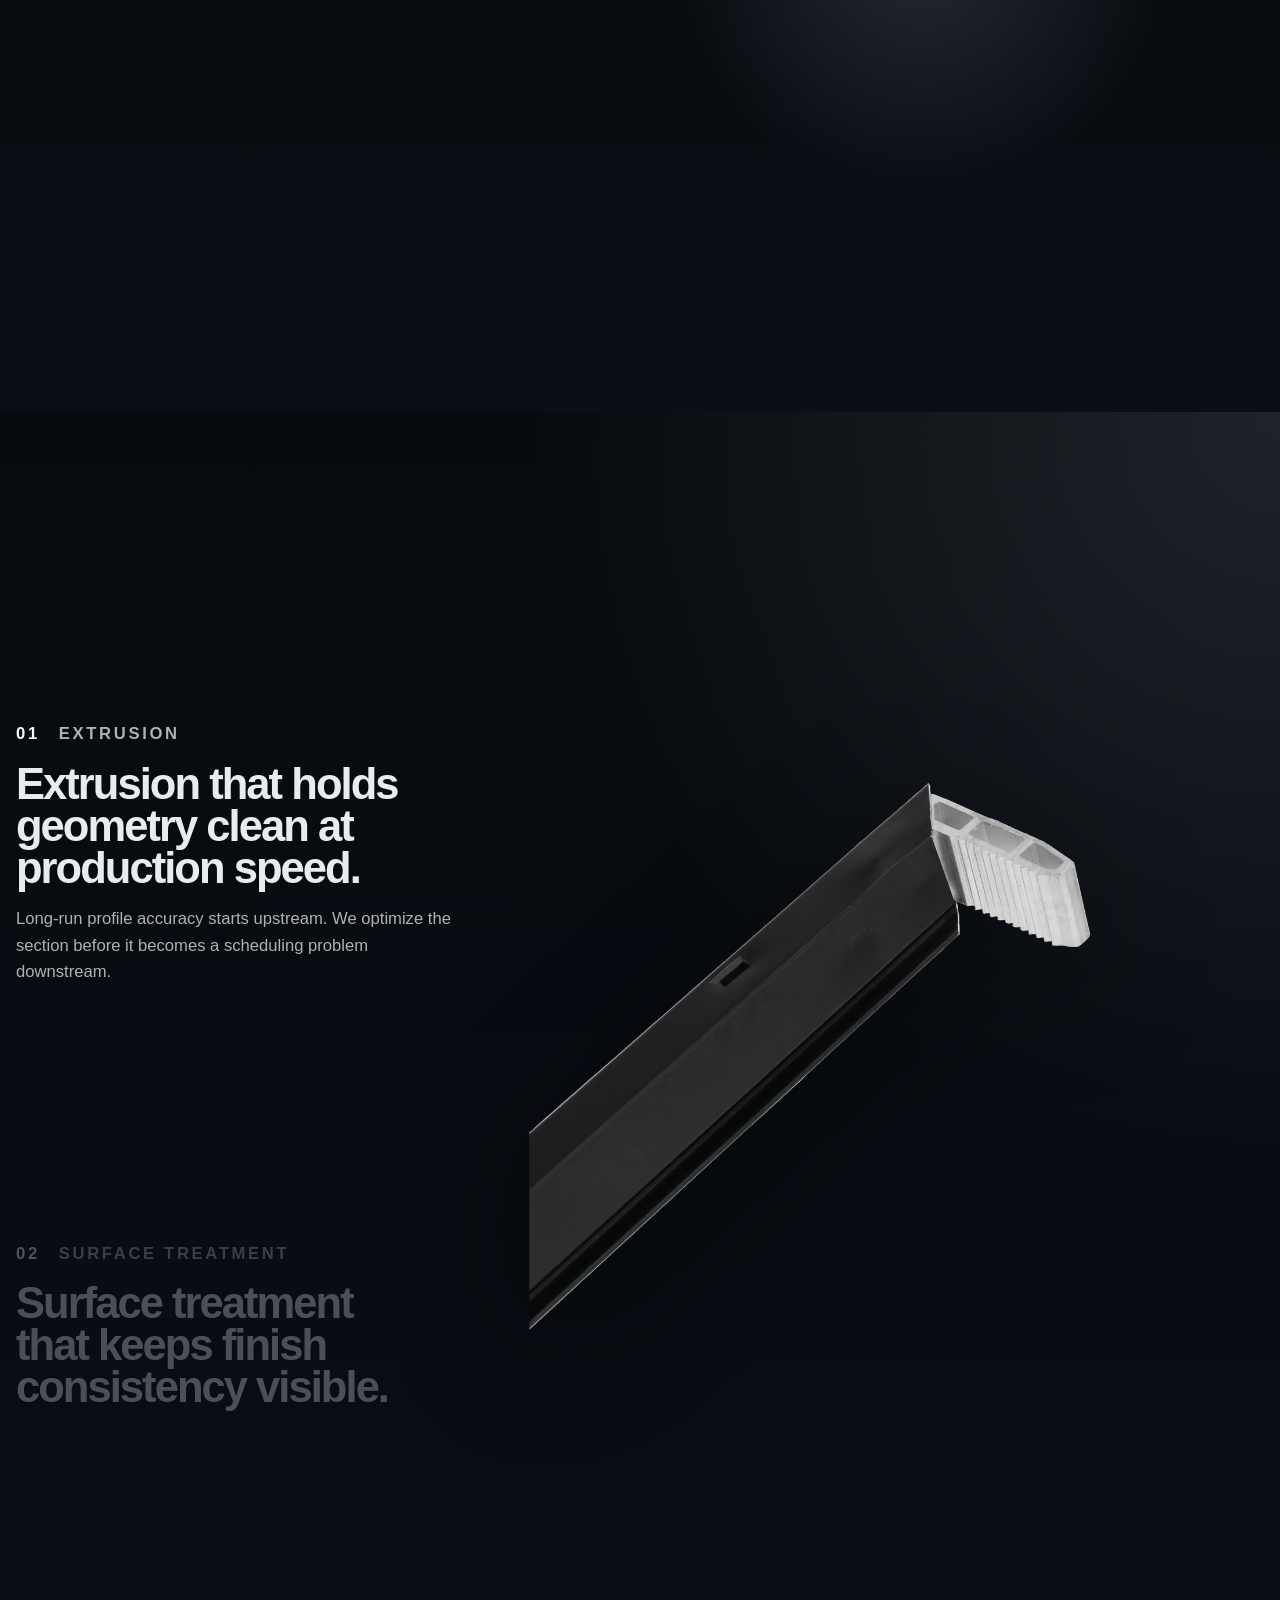
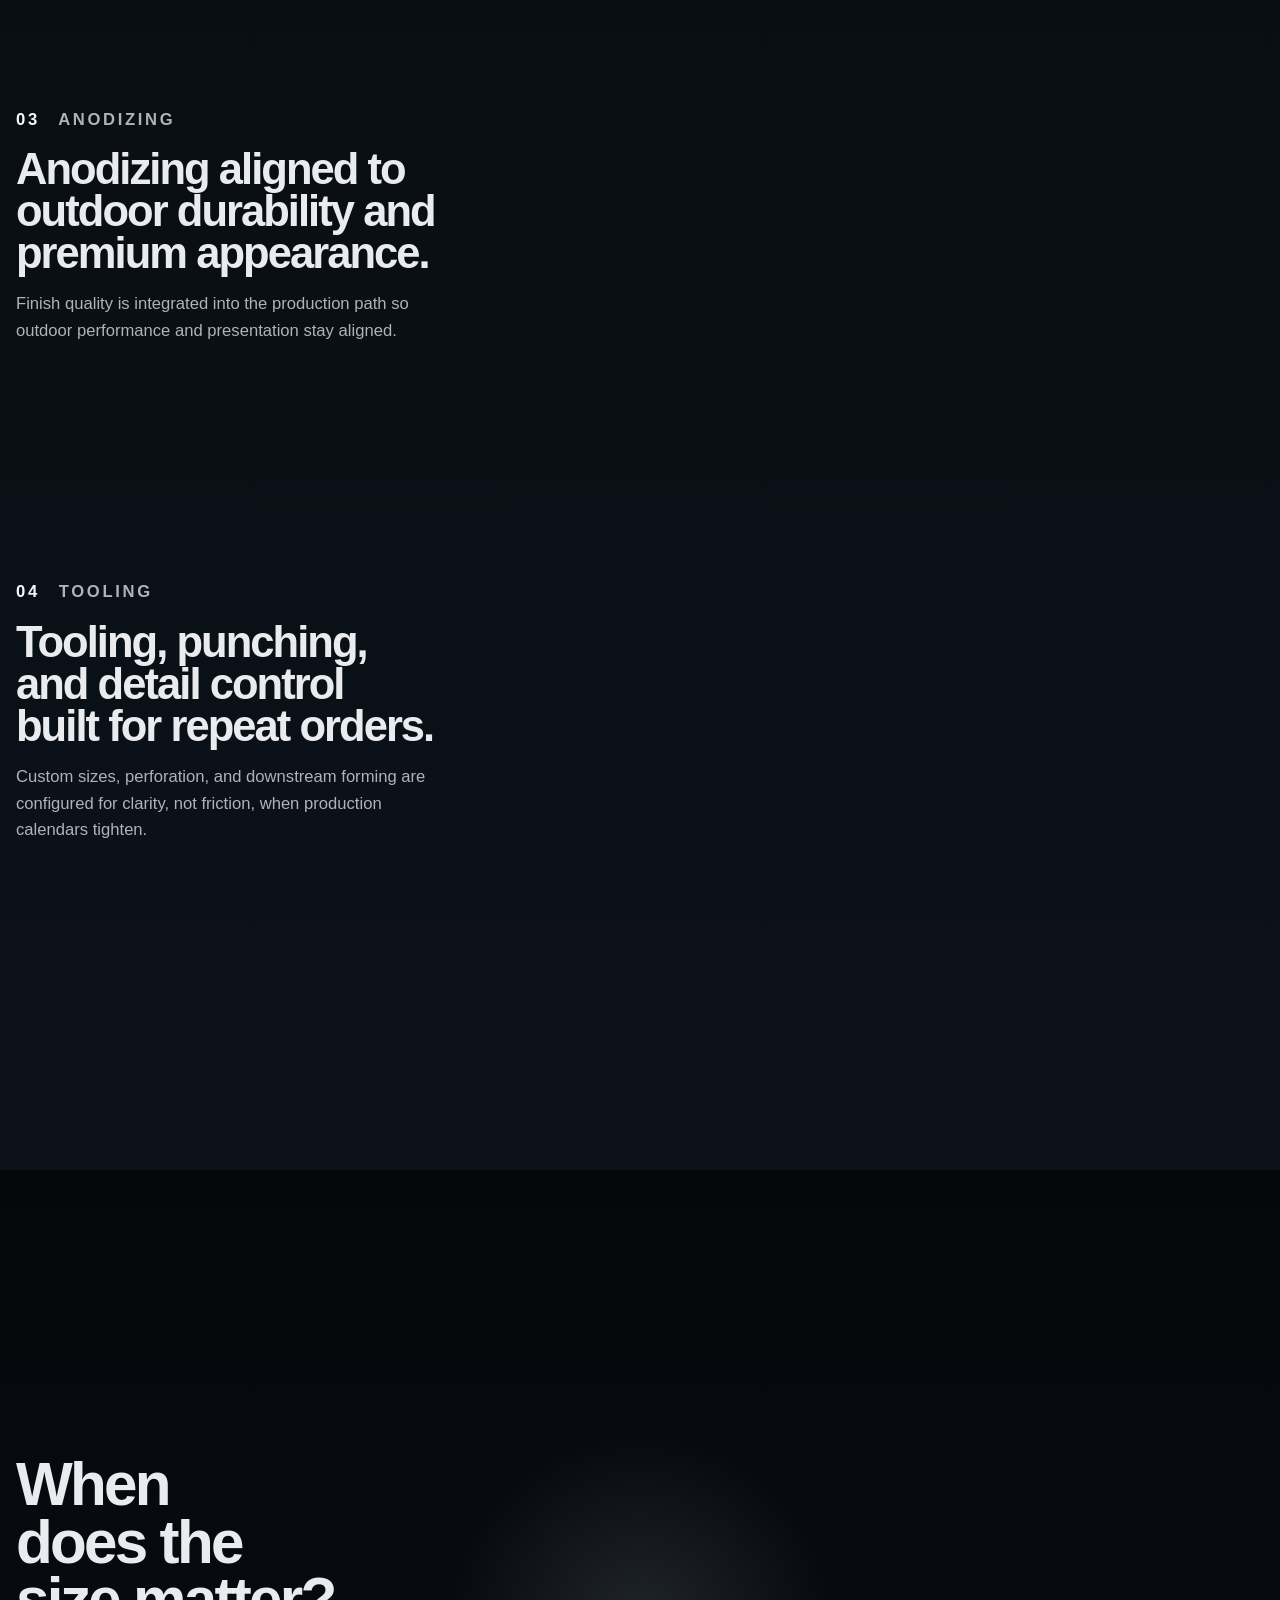
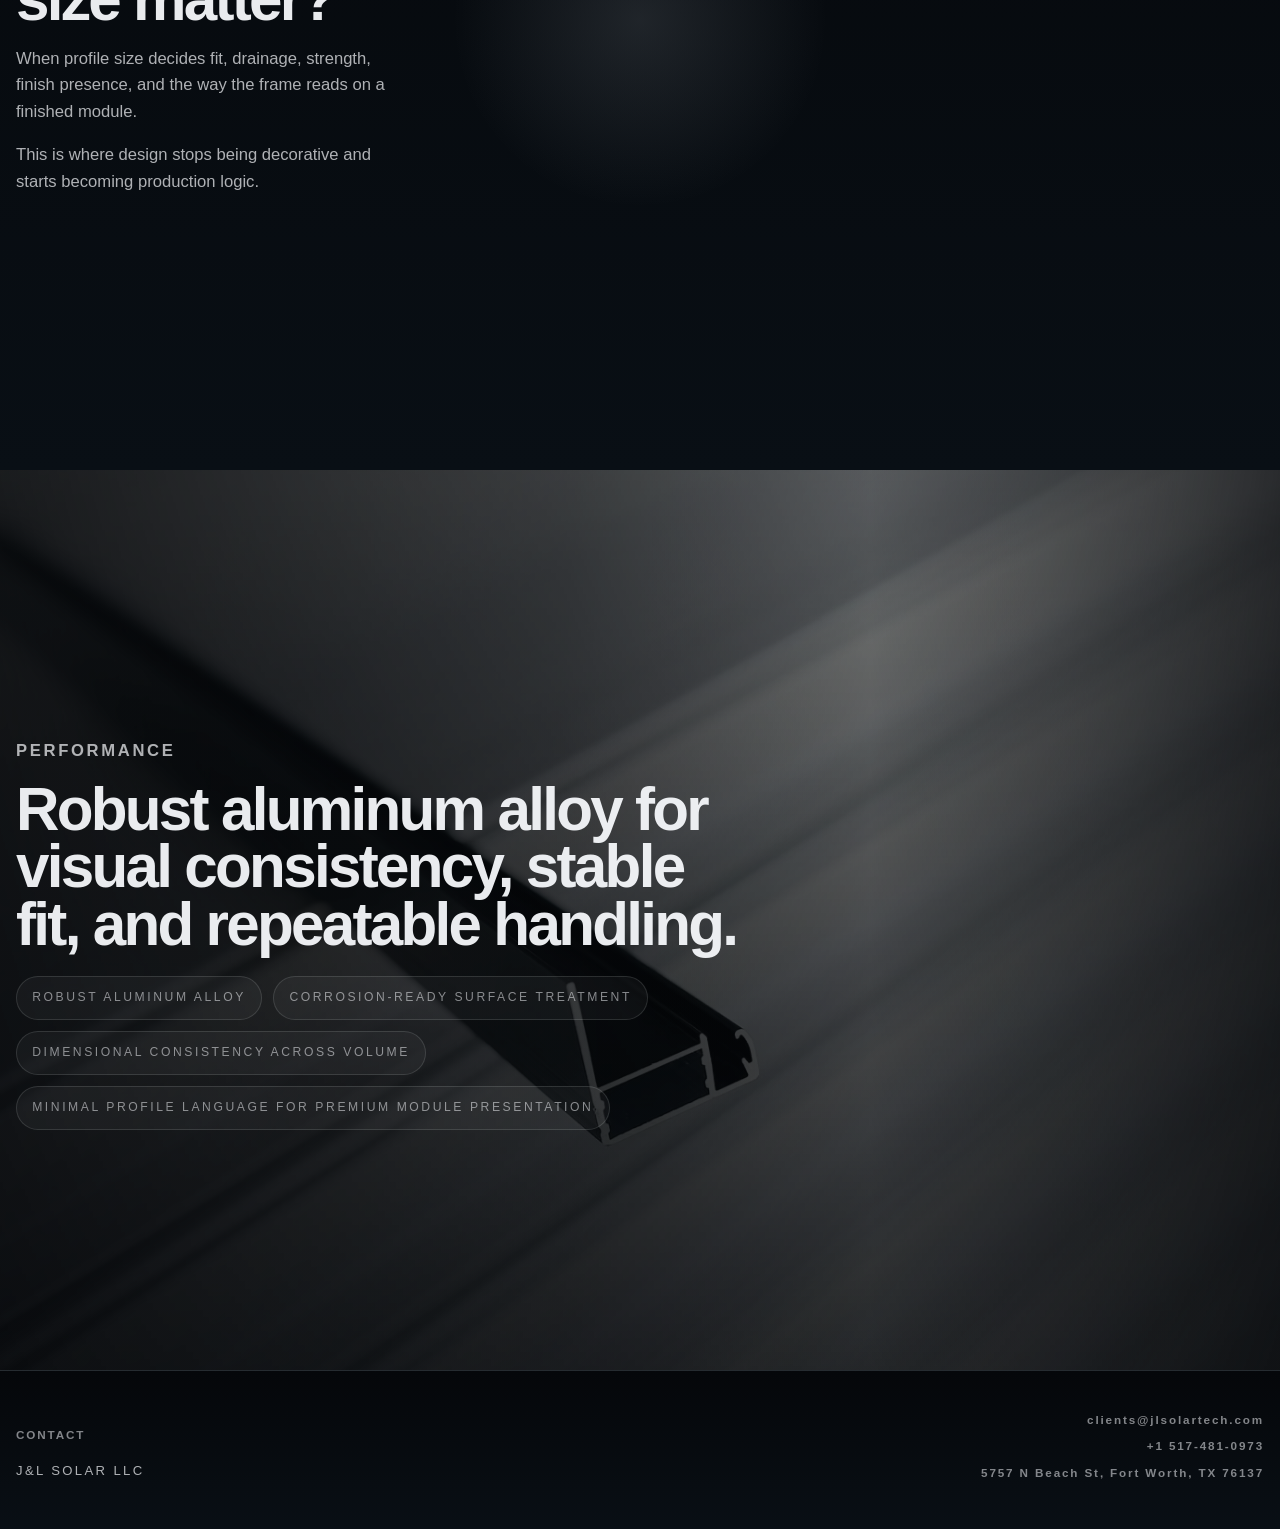
==== commit a2acb61a: "Build an accurate interactive Products profile showcase - Replace the factory-led page with a produc" ====
--- a/docs/index.html
+++ b/docs/index.html
@@ -7,7 +7,7 @@
   <title>J&amp;L Solar LLC | Premium Solar Frame Manufacturing</title>
   <script>document.documentElement.classList.add("js");window.addEventListener("load",function(){var r=document.documentElement;if(!r.classList.contains("js-ready"))r.classList.remove("js");});</script>
   <link rel="icon" href="data:image/svg+xml,%3Csvg xmlns='http://www.w3.org/2000/svg' viewBox='0 0 64 64'%3E%3Cdefs%3E%3ClinearGradient id='g' x1='0' y1='0' x2='1' y2='1'%3E%3Cstop stop-color='%23f4f7fb'/%3E%3Cstop offset='1' stop-color='%236f7b88'/%3E%3C/linearGradient%3E%3C/defs%3E%3Crect width='64' height='64' rx='14' fill='%2306080c'/%3E%3Cpath d='M14 12h10v30h16v10H14zm36 0v40H38V42h12V12z' fill='url(%23g)'/%3E%3C/svg%3E">
-  <link rel="stylesheet" href="styles.css?v=20260927-1">
+  <link rel="stylesheet" href="styles.css?v=20260927-2">
 </head>
 <body class="page page-home">
   <header class="site-header">
--- a/docs/styles.css
+++ b/docs/styles.css
@@ -1583,6 +1583,392 @@
     overflow-x: hidden;
     -webkit-text-size-adjust: 100%;
   }
+}
+
+/* Product catalog page */
+.page-products .products-main {
+  overflow-x: clip;
+  background: #080b0f;
+}
+
+.page-products .products-wrap {
+  width: var(--content-width);
+  max-width: 1280px;
+  margin-inline: auto;
+}
+
+.page-products .products-intro {
+  padding: clamp(7.25rem, 10vw, 9rem) 0 1.4rem;
+}
+
+.page-products .products-intro .eyebrow,
+.page-products .products-sample-copy .eyebrow,
+.page-products .products-details .eyebrow {
+  color: var(--silver);
+}
+
+.page-products .products-intro h1 {
+  max-width: 58rem;
+  margin: 0;
+  font-size: clamp(2.7rem, 5.5vw, 5rem);
+  line-height: 1.04;
+  letter-spacing: -0.045em;
+}
+
+.page-products .products-lead {
+  max-width: 42rem;
+  margin: 1rem 0 0;
+  color: var(--muted);
+  font-size: clamp(1rem, 1.5vw, 1.2rem);
+  line-height: 1.65;
+}
+
+.page-products .products-showcase {
+  padding: 0.5rem 0 clamp(3.5rem, 7vw, 6rem);
+}
+
+.page-products .products-showcase-grid {
+  display: grid;
+  grid-template-columns: minmax(0, 1.28fr) minmax(19rem, 0.72fr);
+  gap: clamp(1.75rem, 4vw, 4.5rem);
+  align-items: start;
+}
+
+.page-products .products-image-column {
+  min-width: 0;
+}
+
+.page-products .products-main-image {
+  position: relative;
+  display: grid;
+  place-items: center;
+  min-height: 22rem;
+  aspect-ratio: 1.34 / 1;
+  overflow: hidden;
+  background: #3b3f43;
+  outline-offset: 4px;
+}
+
+.page-products .products-main-image picture {
+  display: block;
+  width: 100%;
+  height: 100%;
+}
+
+.page-products .products-main-image img {
+  width: 100%;
+  height: 100%;
+  object-fit: contain;
+}
+
+.page-products .products-enlarge-hint {
+  position: absolute;
+  right: 1rem;
+  bottom: 1rem;
+  padding: 0.55rem 0.75rem;
+  color: #fff;
+  background: rgba(5, 7, 10, 0.76);
+  font-size: 0.78rem;
+}
+
+.page-products .products-image-note,
+.page-products .products-catalog-note,
+.page-products .products-lightbox-note {
+  color: var(--soft);
+  font-size: 0.84rem;
+  line-height: 1.6;
+}
+
+.page-products .products-image-note {
+  margin: 0.7rem 0 0;
+}
+
+.page-products .products-selection-column {
+  display: grid;
+  gap: clamp(1.5rem, 3vw, 2.5rem);
+  padding-top: 0.1rem;
+}
+
+.page-products .products-picker[hidden],
+.page-products .products-sample-button[hidden] {
+  display: none;
+}
+
+.page-products.products-interactive .products-picker {
+  display: grid;
+  grid-template-columns: repeat(2, minmax(0, 1fr));
+  gap: 0.6rem;
+}
+
+.page-products .products-sample-button {
+  min-width: 0;
+  padding: 0;
+  border: 1px solid rgba(246, 248, 251, 0.16);
+  color: var(--muted);
+  background: transparent;
+  text-align: left;
+  cursor: pointer;
+  transition: border-color 0.18s ease, color 0.18s ease;
+}
+
+.page-products .products-sample-button:hover,
+.page-products .products-sample-button[aria-pressed="true"] {
+  border-color: rgba(216, 225, 234, 0.82);
+  color: var(--text);
+}
+
+.page-products .products-sample-button:focus-visible,
+.page-products .products-main-image:focus-visible,
+.page-products .products-lightbox-close:focus-visible,
+.page-products .products-lightbox-control:focus-visible {
+  outline: 2px solid var(--silver);
+  outline-offset: 3px;
+}
+
+.page-products .products-sample-button img {
+  width: 100%;
+  aspect-ratio: 1.5 / 1;
+  object-fit: contain;
+  background: #3b3f43;
+}
+
+.page-products .products-sample-button span {
+  display: block;
+  padding: 0.55rem 0.6rem;
+  font-size: 0.76rem;
+  line-height: 1.35;
+}
+
+.page-products .products-sample-copy h2,
+.page-products .products-details h2 {
+  margin: 0;
+  font-size: clamp(1.65rem, 3vw, 2.5rem);
+  line-height: 1.15;
+  letter-spacing: -0.025em;
+}
+
+.page-products .products-sample-copy > p:not(.eyebrow) {
+  max-width: 34rem;
+  margin: 0.9rem 0 0;
+  color: var(--muted);
+  line-height: 1.7;
+}
+
+.page-products .products-sample-copy .products-catalog-note {
+  margin-top: 0.8rem;
+}
+
+.page-products .products-details {
+  padding: clamp(2.5rem, 5vw, 4.5rem) 0;
+  border-top: 1px solid var(--line);
+  border-bottom: 1px solid var(--line);
+  background: #0b0f14;
+}
+
+.page-products .products-details-grid {
+  display: grid;
+  grid-template-columns: minmax(0, 0.8fr) minmax(0, 1fr);
+  gap: clamp(1.5rem, 5vw, 5rem);
+  align-items: start;
+}
+
+.page-products .products-details-copy p {
+  max-width: 45rem;
+  margin: 0;
+  color: var(--muted);
+  line-height: 1.75;
+}
+
+.page-products .products-details-copy .products-process-label {
+  margin-top: 1.25rem;
+  color: var(--text);
+}
+
+.page-products .products-process-label span {
+  display: block;
+  margin-bottom: 0.45rem;
+  color: var(--soft);
+  font-size: 0.8rem;
+}
+
+.page-products .products-process-label i {
+  padding-inline: 0.3rem;
+  color: var(--silver-deep);
+  font-style: normal;
+}
+
+.page-products .products-lightbox {
+  width: min(96vw, 78rem);
+  max-width: none;
+  max-height: 94vh;
+  padding: clamp(0.75rem, 2vw, 1.5rem);
+  border: 1px solid rgba(246, 248, 251, 0.24);
+  color: var(--text);
+  background: #22272c;
+}
+
+.page-products .products-lightbox::backdrop {
+  background: rgba(0, 0, 0, 0.88);
+}
+
+.page-products .products-lightbox[open] {
+  display: grid;
+  gap: 0.75rem;
+}
+
+.page-products .products-lightbox-toolbar {
+  display: flex;
+  justify-content: space-between;
+  align-items: center;
+  gap: 1rem;
+  flex-wrap: wrap;
+}
+
+.page-products .products-lightbox-toolbar p {
+  margin: 0;
+  font-size: 0.9rem;
+}
+
+.page-products .products-lightbox-controls {
+  display: flex;
+  align-items: center;
+  gap: 0.4rem;
+}
+
+.page-products .products-lightbox-control,
+.page-products .products-lightbox-close {
+  min-height: 2.6rem;
+  padding: 0.55rem 0.85rem;
+  border: 1px solid rgba(246, 248, 251, 0.32);
+  color: var(--text);
+  background: transparent;
+  cursor: pointer;
+}
+
+.page-products .products-lightbox-control:disabled {
+  opacity: 0.42;
+  cursor: not-allowed;
+}
+
+.page-products .products-lightbox-controls output {
+  min-width: 3.4rem;
+  color: var(--muted);
+  font-size: 0.8rem;
+  text-align: center;
+}
+
+.page-products .products-lightbox-viewport {
+  display: grid;
+  place-items: center;
+  width: 100%;
+  height: min(72vh, 56rem);
+  overflow: hidden;
+  background: #30353a;
+  touch-action: none;
+  user-select: none;
+  cursor: grab;
+}
+
+.page-products .products-lightbox-viewport.is-dragging {
+  cursor: grabbing;
+}
+
+.page-products .products-lightbox-viewport picture {
+  display: grid;
+  place-items: center;
+  width: 100%;
+  height: 100%;
+}
+
+.page-products .products-lightbox img {
+  width: auto;
+  height: auto;
+  max-width: 100%;
+  max-height: 100%;
+  object-fit: contain;
+  transform-origin: center;
+  transition: transform 0.12s ease-out;
+  user-select: none;
+}
+
+.page-products .products-lightbox-note {
+  margin: 0;
+}
+
+@media (max-width: 900px) {
+  .page-products .products-showcase-grid {
+    grid-template-columns: minmax(0, 1.1fr) minmax(17rem, 0.9fr);
+    gap: 1.5rem;
+  }
+}
+
+@media (max-width: 760px) {
+  .page-products .products-intro {
+    padding-top: 8.5rem;
+    padding-bottom: 1rem;
+  }
+
+  .page-products .products-intro h1 {
+    font-size: clamp(2.35rem, 10vw, 3.6rem);
+  }
+
+  .page-products .products-showcase-grid,
+  .page-products .products-details-grid {
+    grid-template-columns: minmax(0, 1fr);
+  }
+
+  .page-products .products-selection-column {
+    display: contents;
+  }
+
+  .page-products .products-picker {
+    order: 0;
+  }
+
+  .page-products .products-image-column {
+    order: -1;
+  }
+
+  .page-products .products-main-image {
+    min-height: 16rem;
+    aspect-ratio: 1.18 / 1;
+  }
+
+  .page-products .products-showcase {
+    padding-bottom: 2.5rem;
+  }
+
+  .page-products .products-details {
+    padding-block: 2.5rem;
+  }
+
+  .page-products .products-lightbox {
+    width: 100%;
+    max-width: 100%;
+    max-height: 100vh;
+    margin: auto 0 0;
+    border-bottom: 0;
+  }
+
+  .page-products .products-lightbox-viewport {
+    height: min(66vh, 42rem);
+  }
+
+  .page-products .products-lightbox-toolbar {
+    align-items: flex-start;
+  }
+
+  .page-products .products-lightbox-controls {
+    order: 1;
+    width: 100%;
+  }
+}
+
+@media (prefers-reduced-motion: reduce) {
+  .page-products .products-sample-button,
+  .page-products .products-lightbox img {
+    transition: none;
+  }
 
   body {
     overflow-x: hidden;
